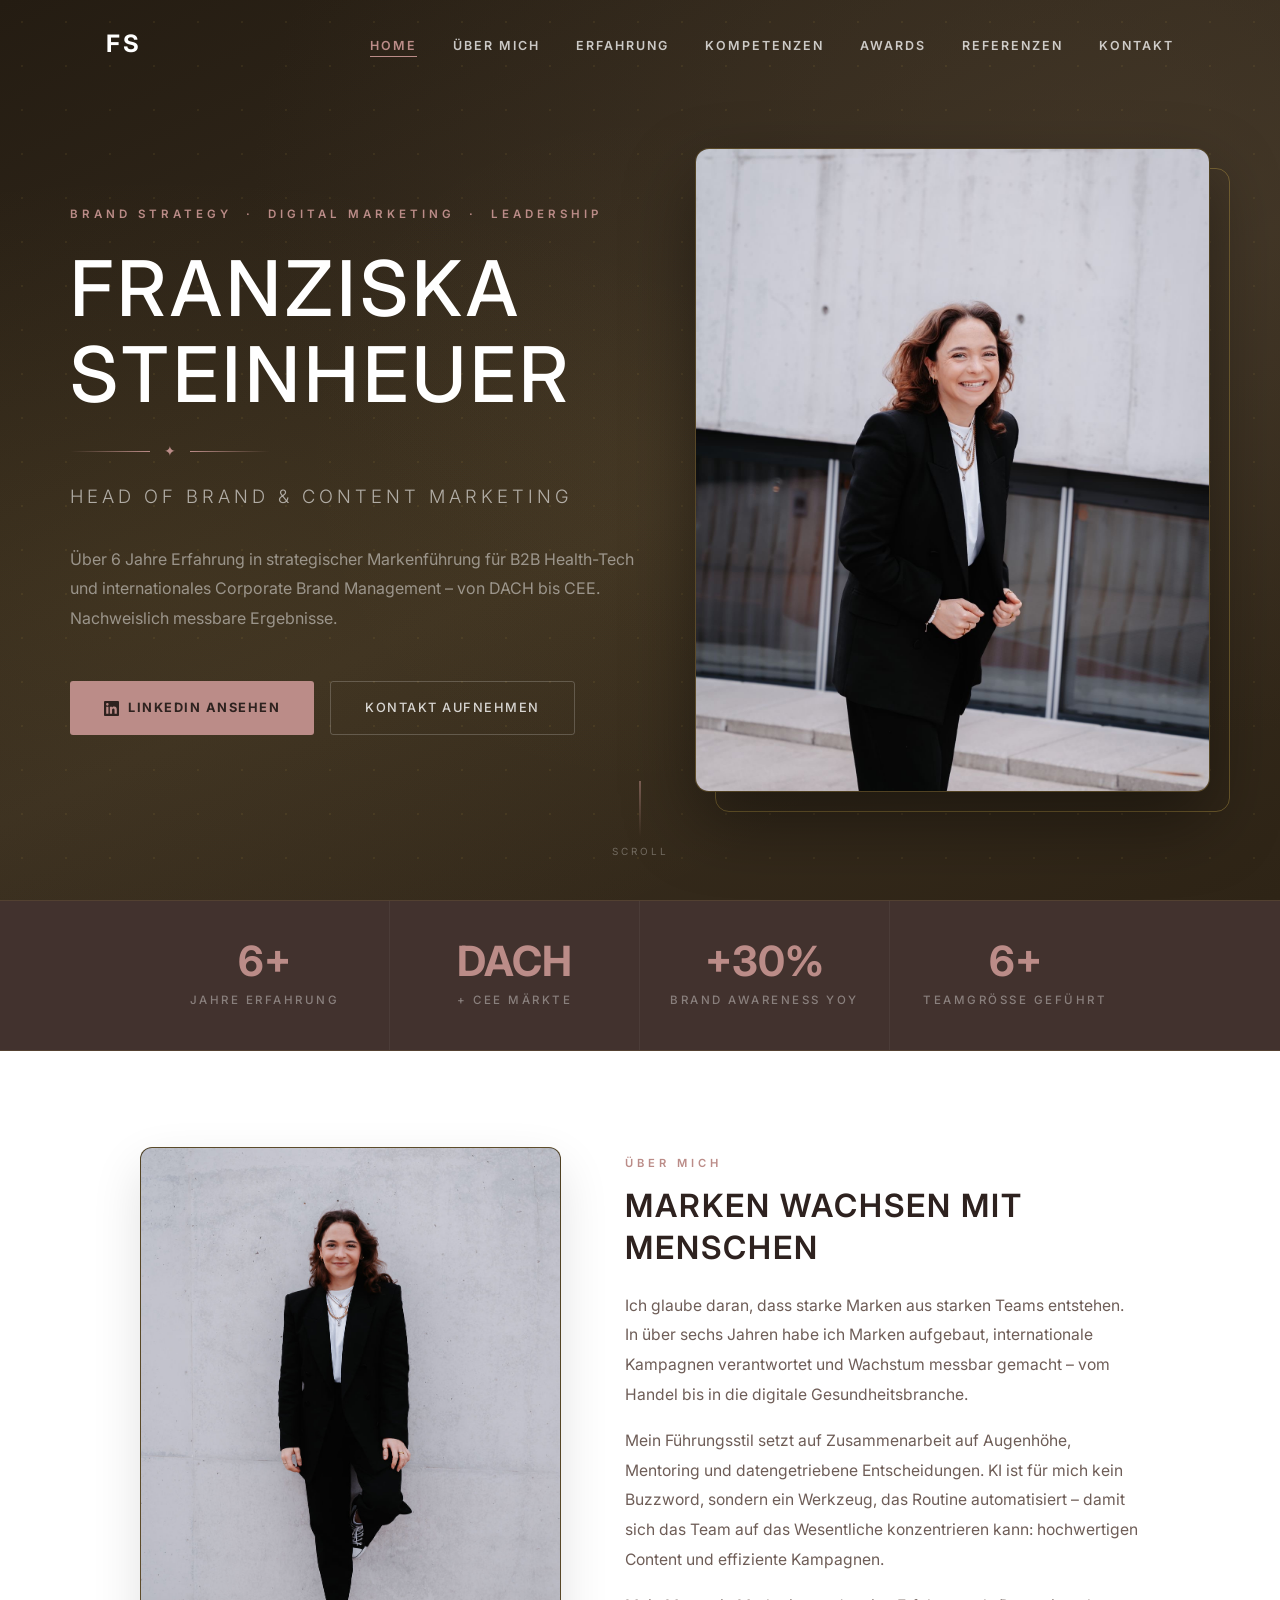
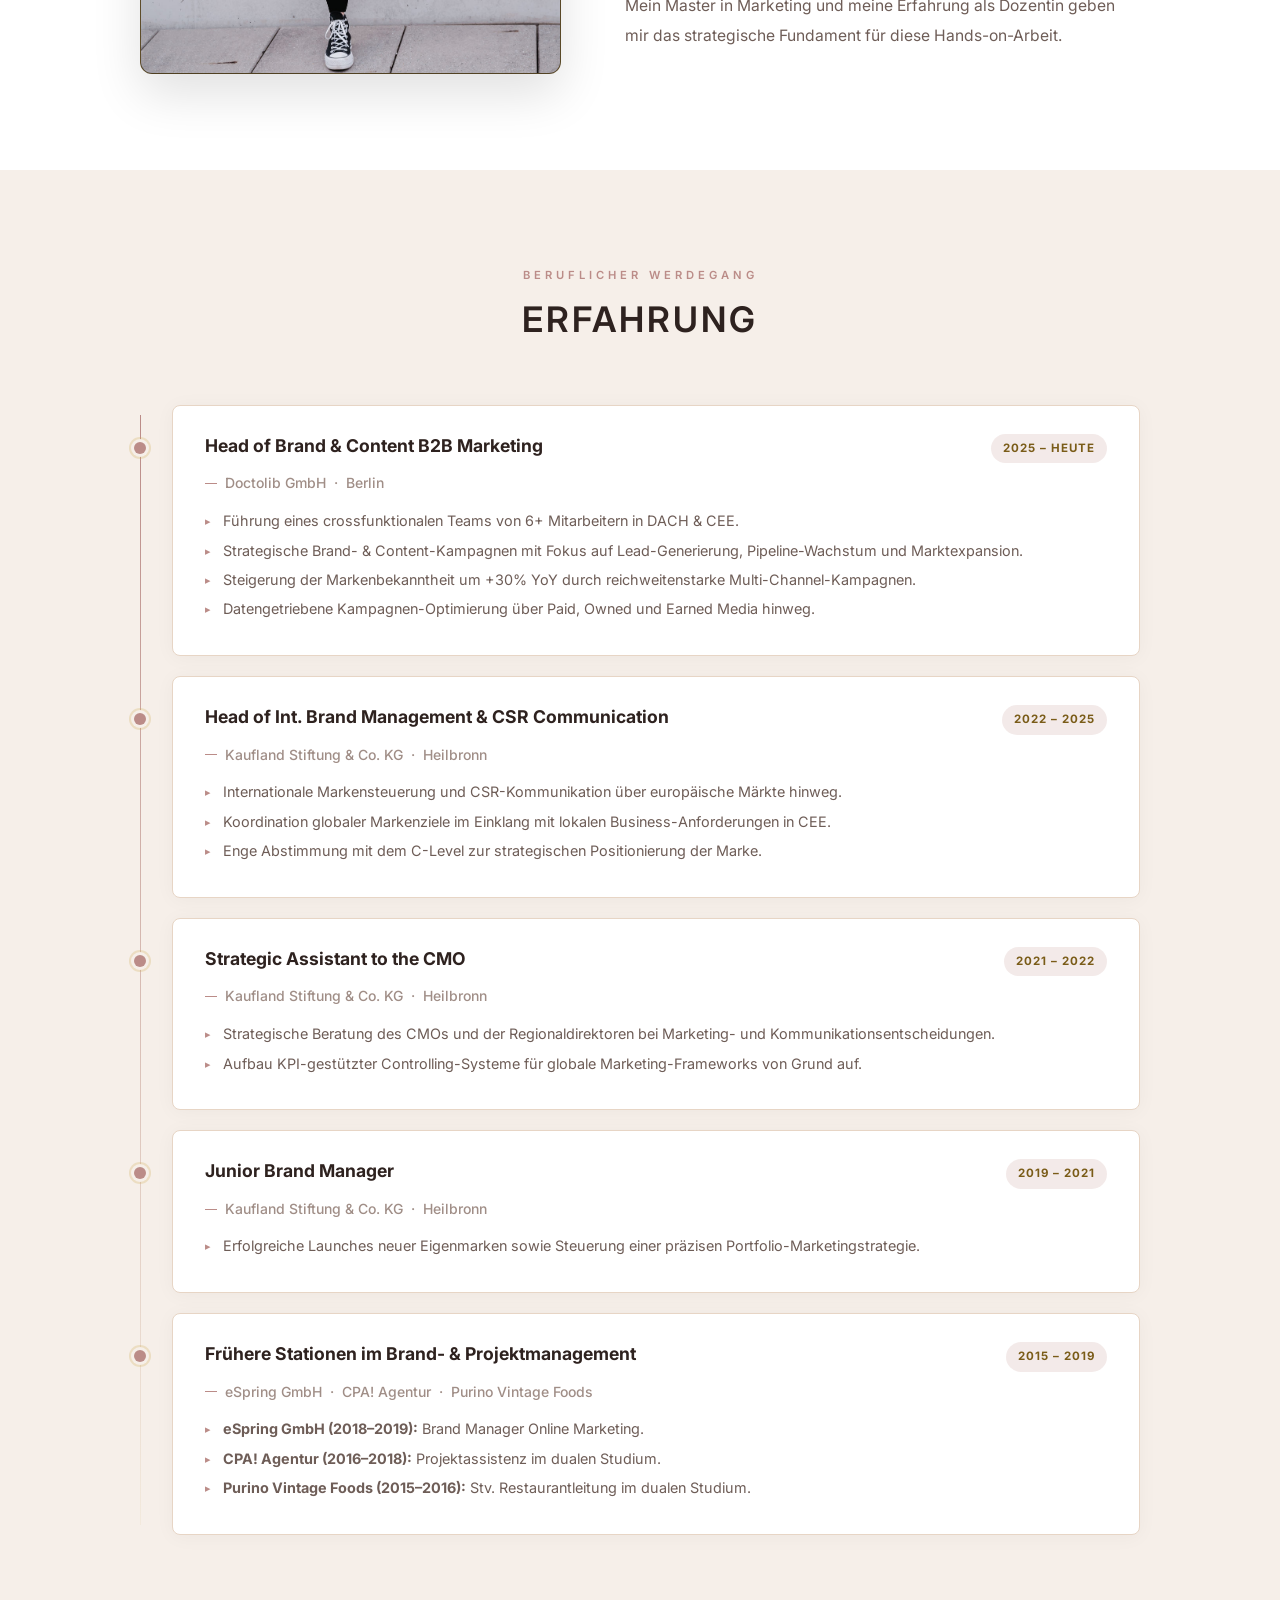
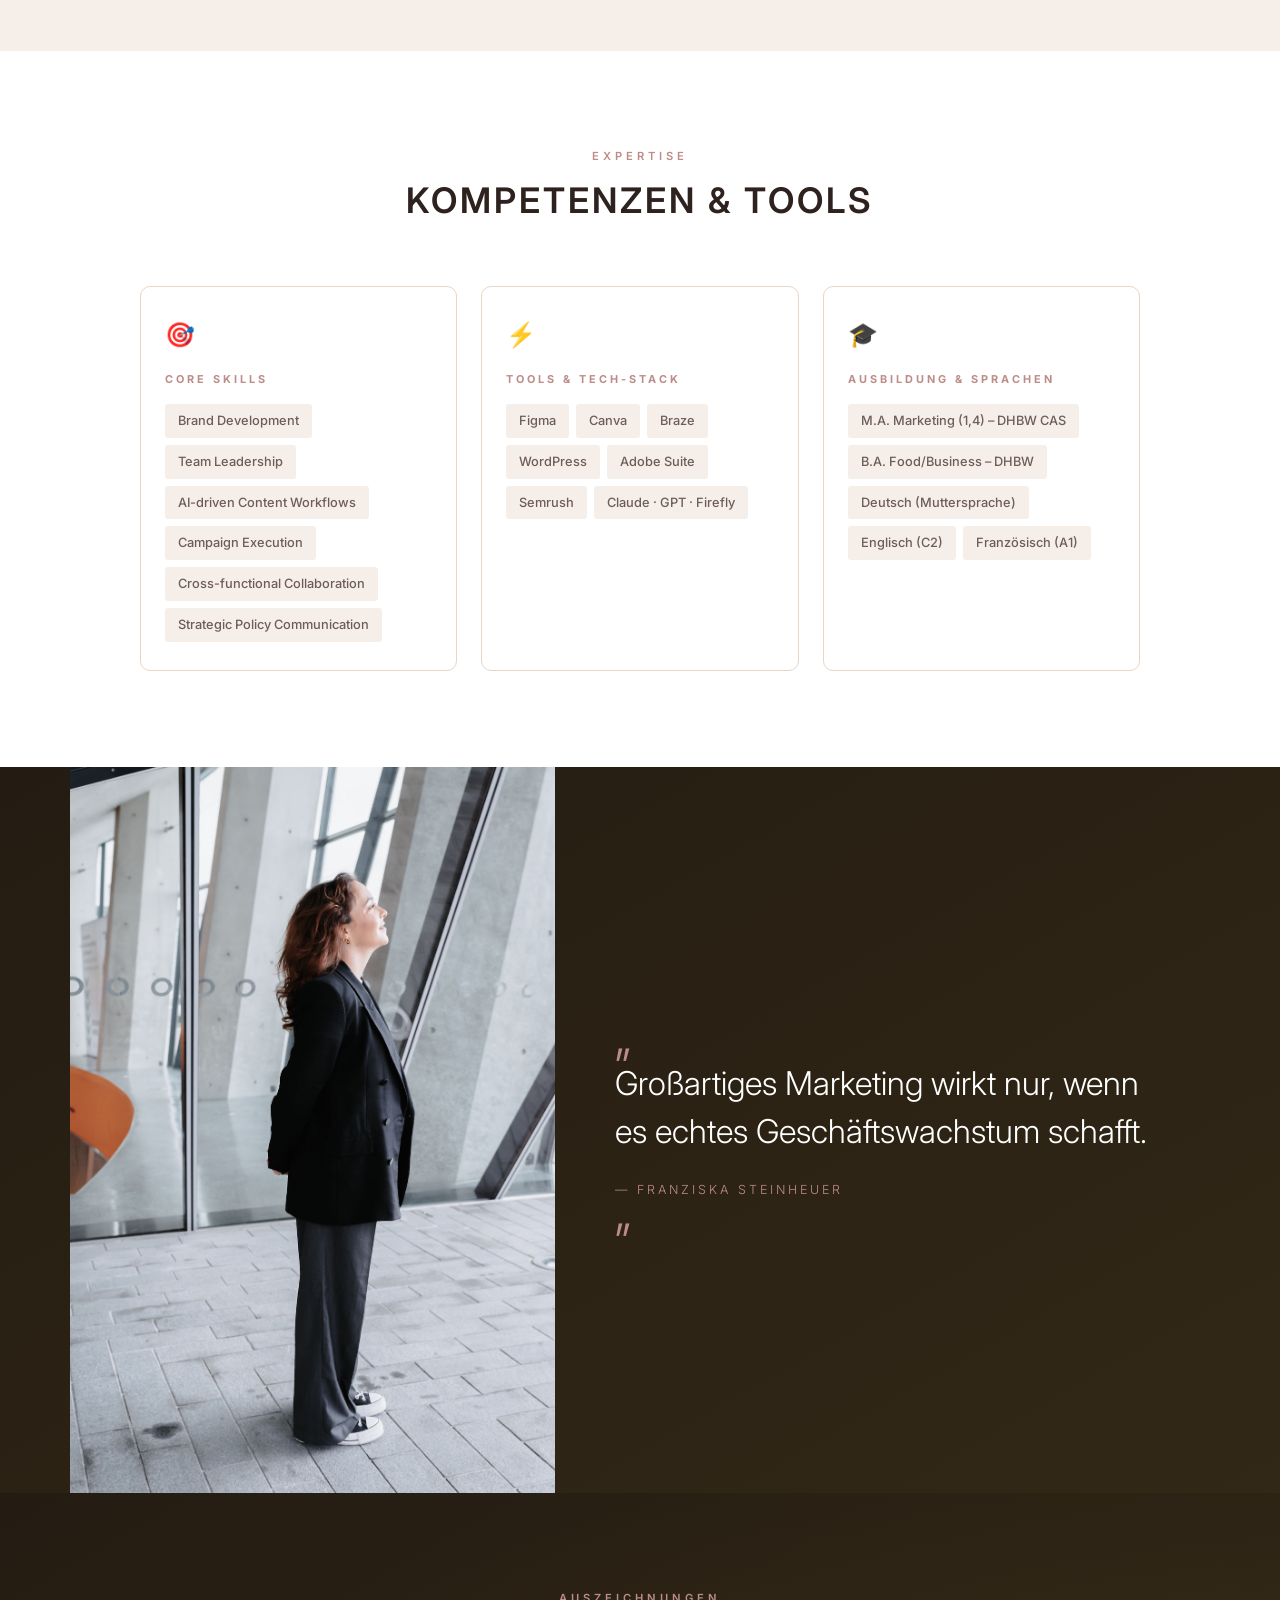
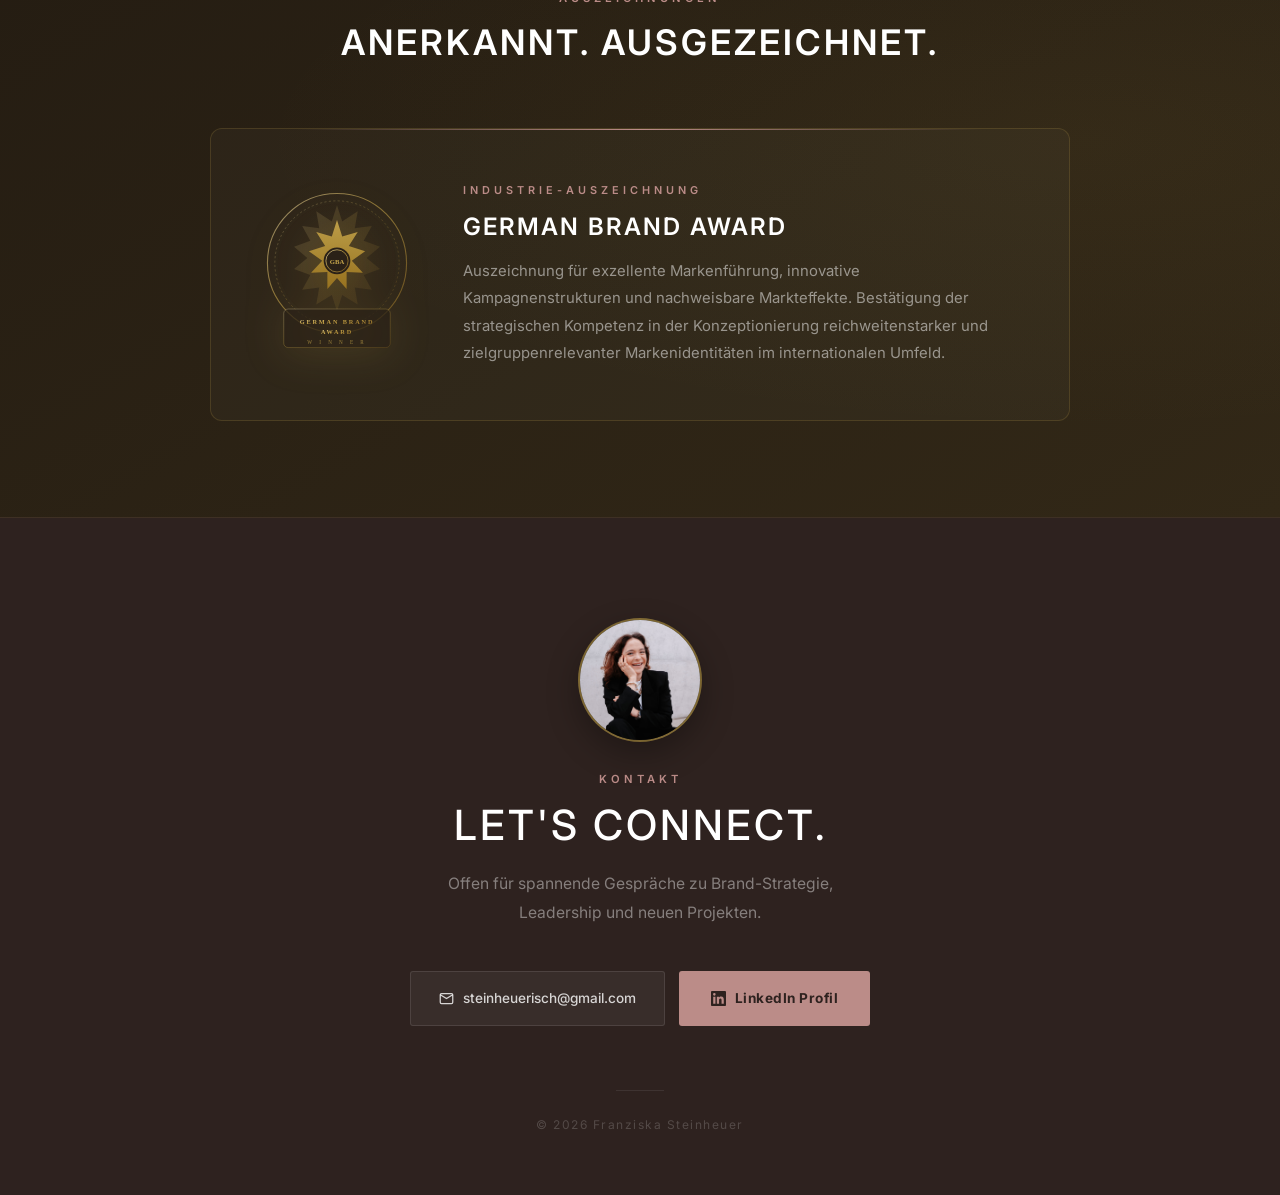
==== index.html @ c6fcdcf6 "Footer" ====
<!DOCTYPE html>
<html lang="de">
<head>
    <meta charset="UTF-8">
    <meta name="viewport" content="width=device-width, initial-scale=1.0">
    <title>Franziska Steinheuer | Head of Brand &amp; Content</title>
    <link rel="preconnect" href="https://fonts.googleapis.com">
    <link rel="preconnect" href="https://fonts.gstatic.com" crossorigin>
    <link href="https://fonts.googleapis.com/css2?family=Inter:wght@200;300;400;500;600;700&display=swap" rel="stylesheet">
    <style>
        /* ================================================
           DESIGN TOKENS
        ================================================ */
        /* Sanfte Boho- & Rosenholz-Palette (Ersetzt Espresso/Gold) */

:root {
    /* DUNKLE SEKTIONEN: Tiefes, rauchiges Schokoladenbraun mit Rosenholz-Unterton */
    --navy:         #2E221F;   /* Tief dunkel (für dunkle Sektionen) */
    --navy-mid:     #42322E;   /* Mittleres Braun */
    --navy-light:   #57443E;   /* Helleres Ton-Braun */

    /* SEKUNDÄRFARBE (#BB8C88): Als eleganter Akzent (Ersetzt das alte Gold) */
    --gold:         #BB8C88;   /* Edles Staubrosa / Rosenholz */
    --gold-dim:     rgba(187, 140, 136, 0.18);
    --gold-glow:    rgba(187, 140, 136, 0.07);

    /* MAIN-FARBE (#DEC9B6) & HINTERGRÜNDE */
    --main-beige:   #DEC9B6;   /* Die exakte Main-Farbe deiner Freundin (Warmes Sand-Beige) */
    --gray-bg:      #F6EFE9;   /* Ein ganz helles, softes Cream (perfekt als Haupt-Hintergrund) */
    --gray-bg-flat: #DEC9B6;   /* Die Main-Farbe als Sektions-Hintergrund */
    --gray-border:  #E7D5C5;   /* Harmonischer, weicher Rahmen */

    /* TEXTFARBEN: Perfekt lesbar und farblich auf die Palette abgestimmt */
    --text:         #362C28;   /* Sehr dunkles Warmbraun für besten Kontrast */
    --text-mid:     #6E5D57;   /* Mittleres Graubraun */
    --text-muted:   #A08E87;   /* Dezenter Text / Platzhalter */
    
    /* Basis-Konstanten */
    --white:        #ffffff;
    --display:      'Inter', -apple-system, BlinkMacSystemFont, sans-serif;
    --body:         'Inter', -apple-system, BlinkMacSystemFont, sans-serif;
    --ease:         cubic-bezier(0.4, 0, 0.2, 1);
}

        /* ================================================
           RESET & BASE
        ================================================ */
        *, *::before, *::after { box-sizing: border-box; margin: 0; padding: 0; }
        html { scroll-behavior: smooth; }
        body {
            font-family: var(--body);
            color: var(--text);
            line-height: 1.7;
            background: var(--white);
            -webkit-font-smoothing: antialiased;
        }

        /* ================================================
           SCROLL REVEAL
        ================================================ */
        .reveal {
            opacity: 0;
            transform: translateY(28px);
            transition: opacity 0.7s var(--ease), transform 0.7s var(--ease);
        }
        .reveal.visible         { opacity: 1; transform: none; }
        .reveal-delay-1         { transition-delay: 0.12s; }
        .reveal-delay-2         { transition-delay: 0.24s; }
        .reveal-delay-3         { transition-delay: 0.36s; }
        .reveal-delay-4         { transition-delay: 0.48s; }

        /* ================================================
           NAVIGATION
        ================================================ */
        header {
            position: fixed;
            top: 0; left: 0;
            width: 100%;
            z-index: 1000;
            transition: background 0.4s, box-shadow 0.4s;
        }
        header.scrolled {
            background: rgba(255,255,255,0.96);
            backdrop-filter: blur(16px);
            -webkit-backdrop-filter: blur(16px);
            box-shadow: 0 1px 0 var(--gray-border);
        }

        nav {
            display: flex;
            justify-content: space-between;
            align-items: center;
            max-width: 1140px;
            margin: 0 auto;
            padding: 24px 36px;
            transition: padding 0.4s var(--ease);
        }
        header.scrolled nav { padding-top: 16px; padding-bottom: 16px; }

        .logo {
            font-family: var(--display);
            font-size: 1.5rem;
            font-weight: 700;
            color: var(--white);
            letter-spacing: 3px;
            transition: color 0.4s;
            text-decoration: none;
        }
        header.scrolled .logo { color: var(--navy); }

        .nav-links {
            display: flex;
            list-style: none;
            gap: 36px;
            align-items: center;
        }
        .nav-links a {
            text-decoration: none;
            font-size: 0.78rem;
            font-weight: 600;
            letter-spacing: 2px;
            text-transform: uppercase;
            color: rgba(255,255,255,0.75);
            transition: color 0.3s;
            position: relative;
        }
        .nav-links a::after {
            content: '';
            position: absolute;
            bottom: -4px; left: 0;
            width: 0; height: 1px;
            background: var(--gold);
            transition: width 0.3s var(--ease);
        }
        .nav-links a:hover,
        .nav-links a.active          { color: var(--gold); }
        .nav-links a:hover::after,
        .nav-links a.active::after   { width: 100%; }
        header.scrolled .nav-links a { color: var(--text-mid); }
        header.scrolled .nav-links a:hover,
        header.scrolled .nav-links a.active { color: var(--gold); }

        /* Hamburger */
        .hamburger {
            display: none;
            flex-direction: column;
            gap: 5px;
            cursor: pointer;
            background: none;
            border: none;
            padding: 4px;
        }
        .hamburger span {
            display: block;
            width: 24px; height: 2px;
            background: var(--white);
            border-radius: 2px;
            transition: transform 0.3s var(--ease), opacity 0.3s, background 0.4s;
        }
        header.scrolled .hamburger span { background: var(--navy); }
        .hamburger.open span:nth-child(1) { transform: translateY(7px) rotate(45deg); }
        .hamburger.open span:nth-child(2) { opacity: 0; }
        .hamburger.open span:nth-child(3) { transform: translateY(-7px) rotate(-45deg); }

        /* Mobile fullscreen menu */
        .mobile-menu {
            display: none;
            position: fixed;
            inset: 0;
            background: var(--navy);
            z-index: 999;
            flex-direction: column;
            justify-content: center;
            align-items: center;
            gap: 40px;
        }
        .mobile-menu.open { display: flex; }
        .mobile-menu a {
            font-family: var(--display);
            font-size: 2.2rem;
            font-weight: 700;
            color: var(--white);
            text-decoration: none;
            transition: color 0.3s;
            letter-spacing: 1px;
        }
        .mobile-menu a:hover { color: var(--gold); }

        /* ================================================
           HERO
        ================================================ */
        #home {
            min-height: 100vh;
            display: flex;
            flex-direction: column;
            justify-content: center;
            align-items: center;
            text-align: center;
            padding: 140px 32px 100px;
            position: relative;
            overflow: hidden;
            background:
                radial-gradient(ellipse at 12% 65%, rgba(201,168,76,0.07) 0%, transparent 50%),
                radial-gradient(ellipse at 88% 20%, rgba(77,64,48,0.5) 0%, transparent 55%),
                linear-gradient(155deg, #241c12 0%, #3a2f20 55%, #2e2416 100%);
        }
        /* Dot-grid overlay */
        #home::before {
            content: '';
            position: absolute;
            inset: 0;
            background-image: radial-gradient(rgba(201,168,76,0.09) 1px, transparent 1px);
            background-size: 44px 44px;
            pointer-events: none;
        }
        /* Ambient glow */
        #home::after {
            content: '';
            position: absolute;
            width: 700px; height: 700px;
            border-radius: 50%;
            background: radial-gradient(circle, rgba(201,168,76,0.035) 0%, transparent 70%);
            top: 50%; left: 50%;
            transform: translate(-50%, -50%);
            pointer-events: none;
        }

        .hero-eyebrow {
            font-size: 0.72rem;
            font-weight: 600;
            letter-spacing: 4px;
            text-transform: uppercase;
            color: var(--gold);
            margin-bottom: 22px;
            position: relative; z-index: 1;
            animation: fadeUp 0.9s var(--ease) 0.1s both;
        }
        #home h1 {
            font-family: var(--display);
            font-size: clamp(2.4rem, 6vw, 5rem);
            font-weight: 500;
            text-transform: uppercase;
            color: var(--white);
            line-height: 1.12;
            margin-bottom: 0;
            letter-spacing: 4px;
            position: relative; z-index: 1;
            animation: fadeUp 0.9s var(--ease) 0.25s both;
        }

        /* Gold divider with diamond */
        .hero-divider {
            display: flex;
            align-items: center;
            gap: 14px;
            justify-content: center;
            margin: 22px auto 18px;
            position: relative; z-index: 1;
            animation: fadeUp 0.9s var(--ease) 0.35s both;
        }
        .hero-divider::before,
        .hero-divider::after {
            content: '';
            width: 80px; height: 1px;
        }
        .hero-divider::before { background: linear-gradient(to right, transparent, var(--gold)); }
        .hero-divider::after  { background: linear-gradient(to left, transparent, var(--gold)); }
        .hero-divider span { color: var(--gold); font-size: 0.85rem; }

        .hero-subtitle {
            font-size: clamp(0.9rem, 2vw, 1.15rem);
            font-weight: 300;
            letter-spacing: 4px;
            text-transform: uppercase;
            color: rgba(255,255,255,0.6);
            margin-bottom: 32px;
            position: relative; z-index: 1;
            animation: fadeUp 0.9s var(--ease) 0.4s both;
        }
        .hero-description {
            font-size: 1rem;
            line-height: 1.85;
            max-width: 580px;
            color: rgba(255,255,255,0.48);
            margin-bottom: 48px;
            position: relative; z-index: 1;
            animation: fadeUp 0.9s var(--ease) 0.5s both;
        }

        /* CTA Buttons */
        .hero-ctas {
            display: flex;
            gap: 16px;
            flex-wrap: wrap;
            justify-content: center;
            position: relative; z-index: 1;
            animation: fadeUp 0.9s var(--ease) 0.6s both;
        }
        .btn-gold {
            display: inline-flex;
            align-items: center;
            gap: 9px;
            background: var(--gold);
            color: var(--navy);
            text-decoration: none;
            padding: 15px 34px;
            border-radius: 3px;
            font-weight: 700;
            font-size: 0.8rem;
            letter-spacing: 1.5px;
            text-transform: uppercase;
            transition: transform 0.3s var(--ease), box-shadow 0.3s;
        }
        .btn-gold:hover {
            transform: translateY(-3px);
            box-shadow: 0 16px 40px rgba(201,168,76,0.35);
        }
        .btn-ghost {
            display: inline-flex;
            align-items: center;
            gap: 9px;
            background: transparent;
            color: rgba(255,255,255,0.8);
            text-decoration: none;
            padding: 15px 34px;
            border-radius: 3px;
            border: 1px solid rgba(255,255,255,0.2);
            font-weight: 500;
            font-size: 0.8rem;
            letter-spacing: 1.5px;
            text-transform: uppercase;
            transition: border-color 0.3s, color 0.3s, transform 0.3s var(--ease);
        }
        .btn-ghost:hover {
            border-color: var(--gold);
            color: var(--gold);
            transform: translateY(-3px);
        }

        /* Scroll indicator */
        .scroll-cue {
            position: absolute;
            bottom: 40px; left: 50%;
            transform: translateX(-50%);
            display: flex;
            flex-direction: column;
            align-items: center;
            gap: 6px;
            z-index: 1;
            animation: fadeDown 1.2s var(--ease) 1s both;
        }
        .scroll-cue-line {
            width: 1px; height: 56px;
            background: linear-gradient(to bottom, var(--gold), transparent);
            animation: scrollLine 2.4s ease-in-out infinite;
        }
        .scroll-cue-label {
            font-size: 0.62rem;
            letter-spacing: 3px;
            text-transform: uppercase;
            color: rgba(255,255,255,0.3);
        }
        @keyframes scrollLine {
            0%, 100% { transform: scaleY(1); transform-origin: top; opacity: 0.7; }
            50%       { transform: scaleY(0.4); transform-origin: bottom; opacity: 0.3; }
        }

        /* ================================================
           HERO ANIMATIONS
        ================================================ */
        @keyframes fadeUp   { from { opacity:0; transform: translateY(24px); } to { opacity:1; transform:none; } }
        @keyframes fadeDown { from { opacity:0; transform: translateX(-50%) translateY(-12px); } to { opacity:1; transform: translateX(-50%) translateY(0); } }

        /* ================================================
           STATS STRIP
        ================================================ */
        .stats-strip {
            background: var(--navy-mid);
            border-top: 1px solid rgba(201,168,76,0.12);
            border-bottom: 1px solid rgba(201,168,76,0.12);
        }
        .stats-grid {
            display: grid;
            grid-template-columns: repeat(4, 1fr);
            max-width: 1000px;
            margin: 0 auto;
        }
        .stat-item {
            padding: 40px 20px;
            text-align: center;
            border-right: 1px solid rgba(255,255,255,0.05);
            transition: background 0.3s;
        }
        .stat-item:last-child { border-right: none; }
        .stat-item:hover { background: rgba(201,168,76,0.04); }
        .stat-number {
            font-family: var(--display);
            font-size: 2.6rem;
            font-weight: 700;
            color: var(--gold);
            line-height: 1;
            margin-bottom: 8px;
        }
        .stat-label {
            font-size: 0.72rem;
            letter-spacing: 2.5px;
            text-transform: uppercase;
            color: rgba(255,255,255,0.38);
            font-weight: 500;
        }

        /* ================================================
           SHARED LAYOUT
        ================================================ */
        .section-wrap { padding: 96px 36px; }
        .section-inner { max-width: 1000px; margin: 0 auto; }

        .section-eyebrow {
            display: block;
            text-align: center;
            font-size: 0.7rem;
            font-weight: 600;
            letter-spacing: 4px;
            text-transform: uppercase;
            color: var(--gold);
            margin-bottom: 12px;
        }
        .section-title {
            font-family: var(--display);
            font-size: clamp(1.6rem, 3.4vw, 2.2rem);
            color: var(--navy);
            font-weight: 600;
            text-transform: uppercase;
            letter-spacing: 3px;
            text-align: center;
            margin-bottom: 64px;
            line-height: 1.25;
        }
        .section-title-light { color: var(--white); }

        /* ================================================
           TIMELINE
        ================================================ */
        .timeline {
            position: relative;
            padding-left: 32px;
        }
        .timeline::before {
            content: '';
            position: absolute;
            left: 0; top: 10px; bottom: 10px;
            width: 1px;
            background: linear-gradient(to bottom, var(--gold) 0%, rgba(201,168,76,0.08) 100%);
        }
        .timeline-item {
            position: relative;
            padding: 28px 32px;
            background: var(--white);
            border-radius: 8px;
            margin-bottom: 20px;
            box-shadow: 0 2px 20px rgba(0,0,0,0.04);
            border: 1px solid var(--gray-border);
            transition: box-shadow 0.3s var(--ease), transform 0.3s var(--ease), border-color 0.3s;
        }
        /* Gold dot on the timeline line */
        .timeline-item::before {
            content: '';
            position: absolute;
            left: -39px; top: 36px;
            width: 12px; height: 12px;
            border-radius: 50%;
            background: var(--gold);
            box-shadow: 0 0 0 3px var(--gray-bg), 0 0 0 5px rgba(201,168,76,0.25);
        }
        .timeline-item:hover {
            transform: translateX(4px);
            box-shadow: 0 12px 48px rgba(0,0,0,0.07);
            border-color: rgba(201,168,76,0.4);
        }
        .timeline-meta {
            display: flex;
            justify-content: space-between;
            align-items: flex-start;
            flex-wrap: wrap;
            gap: 10px;
            margin-bottom: 8px;
        }
        .timeline-title {
            font-size: 1.1rem;
            color: var(--navy);
            font-weight: 700;
            line-height: 1.35;
            flex: 1;
        }
        .timeline-badge {
            display: inline-block;
            background: var(--gold-dim);
            color: #7a5c18;
            font-size: 0.72rem;
            font-weight: 700;
            letter-spacing: 1px;
            text-transform: uppercase;
            padding: 5px 12px;
            border-radius: 20px;
            white-space: nowrap;
            flex-shrink: 0;
        }
        .timeline-company {
            font-size: 0.875rem;
            color: var(--text-muted);
            font-weight: 500;
            margin-bottom: 14px;
            padding-left: 20px;
            position: relative;
        }
        .timeline-company::before {
            content: '';
            position: absolute;
            left: 0; top: 50%;
            width: 12px; height: 1px;
            background: var(--gold);
        }
        .timeline-content ul { list-style: none; }
        .timeline-content li {
            position: relative;
            padding-left: 18px;
            margin-bottom: 5px;
            font-size: 0.9rem;
            color: var(--text-mid);
        }
        .timeline-content li::before {
            content: '▸';
            position: absolute;
            left: 0;
            color: var(--gold);
            font-size: 0.7rem;
            top: 3px;
        }

        /* ================================================
           SKILLS
        ================================================ */
        .skills-grid {
            display: grid;
            grid-template-columns: repeat(3, 1fr);
            gap: 24px;
        }
        .skill-card {
            background: var(--white);
            border: 1px solid var(--gray-border);
            border-radius: 10px;
            padding: 28px 24px;
            transition: box-shadow 0.3s var(--ease), transform 0.3s var(--ease), border-color 0.3s;
        }
        .skill-card:hover {
            transform: translateY(-4px);
            box-shadow: 0 20px 52px rgba(0,0,0,0.07);
            border-color: rgba(201,168,76,0.4);
        }
        .skill-icon { font-size: 1.5rem; margin-bottom: 14px; display: block; }
        .skill-card h3 {
            font-size: 0.68rem;
            font-weight: 700;
            letter-spacing: 3px;
            text-transform: uppercase;
            color: var(--gold);
            margin-bottom: 16px;
        }
        .skill-tags { display: flex; flex-wrap: wrap; gap: 7px; }
        .tag {
            background: var(--gray-bg);
            color: var(--text-mid);
            padding: 5px 12px;
            border-radius: 3px;
            font-size: 0.8rem;
            font-weight: 500;
            border: 1px solid transparent;
            transition: background 0.2s, color 0.2s, border-color 0.2s;
            cursor: default;
        }
        .tag:hover {
            background: var(--gold-dim);
            color: var(--navy);
            border-color: rgba(201,168,76,0.35);
        }

        /* ================================================
           AWARDS (dark prestige section)
        ================================================ */
        .awards-section {
            background:
                radial-gradient(ellipse at 85% 40%, rgba(201,168,76,0.05) 0%, transparent 55%),
                linear-gradient(150deg, #241c12 0%, #322817 100%);
        }
        .award-card {
            display: grid;
            grid-template-columns: 148px 1fr;
            gap: 52px;
            align-items: center;
            background: rgba(255,255,255,0.025);
            border: 1px solid rgba(201,168,76,0.18);
            border-radius: 12px;
            padding: 52px;
            max-width: 860px;
            margin: 0 auto;
            position: relative;
            overflow: hidden;
            transition: border-color 0.4s, box-shadow 0.4s;
        }
        .award-card:hover {
            border-color: rgba(201,168,76,0.42);
            box-shadow: 0 0 80px rgba(201,168,76,0.07);
        }
        /* Shimmer line */
        .award-card::before {
            content: '';
            position: absolute;
            top: 0; left: 0; right: 0;
            height: 1px;
            background: linear-gradient(90deg, transparent 10%, var(--gold) 50%, transparent 90%);
        }
        .award-logo-wrap img {
            width: 100%;
            height: auto;
            filter: drop-shadow(0 6px 20px rgba(201,168,76,0.2));
        }
        .award-eyebrow {
            font-size: 0.68rem;
            letter-spacing: 4px;
            text-transform: uppercase;
            color: var(--gold);
            font-weight: 600;
            margin-bottom: 12px;
        }
        .award-info h3 {
            font-family: var(--display);
            font-size: 1.5rem;
            font-weight: 600;
            text-transform: uppercase;
            letter-spacing: 2px;
            color: var(--white);
            line-height: 1.25;
            margin-bottom: 16px;
        }
        .award-info p {
            font-size: 0.93rem;
            color: rgba(255,255,255,0.5);
            line-height: 1.85;
        }

        /* ================================================
           VIDEO
        ================================================ */
        .video-wrapper { max-width: 860px; margin: 0 auto; }
        .video-frame {
            position: relative;
            padding-bottom: 56.25%;
            height: 0;
            overflow: hidden;
            border-radius: 10px;
            box-shadow: 0 24px 72px rgba(0,0,0,0.1);
            border: 1px solid var(--gray-border);
        }
        .video-frame iframe {
            position: absolute;
            top: 0; left: 0;
            width: 100%; height: 100%;
            border: 0;
        }
        .video-caption {
            text-align: center;
            margin-top: 18px;
            font-size: 0.78rem;
            color: var(--text-muted);
            letter-spacing: 2px;
            text-transform: uppercase;
        }

        /* ================================================
           CONTACT / FOOTER
        ================================================ */
        .contact-section {
            background: var(--navy);
            padding: 100px 36px 60px;
            text-align: center;
            border-top: 1px solid rgba(201,168,76,0.1);
        }
        .contact-inner { max-width: 620px; margin: 0 auto; }
        .contact-section h2 {
            font-family: var(--display);
            font-size: clamp(1.8rem, 4vw, 2.6rem);
            color: var(--white);
            font-weight: 500;
            text-transform: uppercase;
            letter-spacing: 3px;
            margin-bottom: 18px;
            line-height: 1.2;
        }
        .contact-section .lead {
            font-size: 0.98rem;
            color: rgba(255,255,255,0.42);
            margin-bottom: 44px;
            line-height: 1.85;
        }
        .contact-links {
            display: flex;
            gap: 14px;
            justify-content: center;
            flex-wrap: wrap;
            margin-bottom: 64px;
        }
        .btn-email {
            display: inline-flex;
            align-items: center;
            gap: 9px;
            background: rgba(255,255,255,0.05);
            color: rgba(255,255,255,0.8);
            text-decoration: none;
            padding: 15px 28px;
            border-radius: 3px;
            font-weight: 500;
            font-size: 0.85rem;
            border: 1px solid rgba(255,255,255,0.1);
            transition: background 0.3s, border-color 0.3s, transform 0.3s var(--ease);
        }
        .btn-email:hover {
            background: rgba(255,255,255,0.09);
            border-color: rgba(255,255,255,0.22);
            transform: translateY(-2px);
        }
        .btn-linkedin {
            display: inline-flex;
            align-items: center;
            gap: 9px;
            background: var(--gold);
            color: var(--navy);
            text-decoration: none;
            padding: 15px 32px;
            border-radius: 3px;
            font-weight: 700;
            font-size: 0.85rem;
            letter-spacing: 0.5px;
            transition: background 0.3s, transform 0.3s var(--ease), box-shadow 0.3s;
        }
        .btn-linkedin:hover {
            background: #d8b85c;
            transform: translateY(-3px);
            box-shadow: 0 14px 36px rgba(201,168,76,0.35);
        }
        .footer-rule {
            width: 48px; height: 1px;
            background: rgba(255,255,255,0.08);
            margin: 0 auto 24px;
        }
        .footer-copy {
            font-size: 0.75rem;
            color: rgba(255,255,255,0.18);
            letter-spacing: 1.5px;
        }

        /* ================================================
           PHOTOS – shared placeholder (graceful fallback)
        ================================================ */
        .photo {
            position: relative;
            overflow: hidden;
            background: linear-gradient(155deg, #241c12 0%, #3a2f20 100%);
            border: 1px solid rgba(201,168,76,0.25);
        }
        .photo::after {
            content: attr(data-label);
            position: absolute;
            inset: 0;
            display: flex;
            align-items: center;
            justify-content: center;
            text-align: center;
            padding: 20px;
            color: rgba(255,255,255,0.32);
            font-size: 0.72rem;
            letter-spacing: 1px;
            line-height: 1.6;
        }
        .photo img {
            position: relative;
            z-index: 1;
            width: 100%;
            height: 100%;
            object-fit: cover;
            display: block;
        }
        .photo img.broken { display: none; }

        /* ── Hero two-column ── */
        #home { text-align: left; }
        .hero-inner {
            display: grid;
            grid-template-columns: 1.05fr 0.95fr;
            gap: 56px;
            align-items: center;
            max-width: 1140px;
            width: 100%;
            margin: 0 auto;
            position: relative;
            z-index: 1;
        }
        .hero-divider { justify-content: flex-start; margin: 22px 0 18px; }
        .hero-ctas    { justify-content: flex-start; }
        .hero-description { margin-left: 0; }
        .hero-portrait { position: relative; animation: fadeUp 0.9s var(--ease) 0.4s both; }
        .hero-portrait::before {
            content: '';
            position: absolute;
            inset: 20px -20px -20px 20px;
            border: 1px solid rgba(201,168,76,0.4);
            border-radius: 14px;
            z-index: 0;
        }
        .photo-hero {
            position: relative;
            z-index: 1;
            aspect-ratio: 4 / 5;
            border-radius: 14px;
            box-shadow: 0 30px 70px rgba(0,0,0,0.4);
        }

        /* ── Über mich ── */
        #about { background: var(--white); }
        .about-grid {
            display: grid;
            grid-template-columns: 0.9fr 1.1fr;
            gap: 64px;
            align-items: center;
        }
        .about-photos { position: relative; }
        .photo-about-main { aspect-ratio: 4 / 5; border-radius: 12px; box-shadow: 0 20px 50px rgba(0,0,0,0.12); }
        .photo-about-sub {
            position: absolute;
            width: 48%;
            aspect-ratio: 3 / 4;
            right: -22px;
            bottom: -34px;
            border-radius: 10px;
            border: 4px solid var(--white);
            box-shadow: 0 18px 46px rgba(0,0,0,0.18);
        }
        .eyebrow-left { text-align: left; }
        .about-title {
            font-family: var(--display);
            font-size: clamp(1.5rem, 3vw, 2rem);
            font-weight: 600;
            text-transform: uppercase;
            letter-spacing: 2px;
            color: var(--navy);
            line-height: 1.3;
            margin-bottom: 22px;
        }
        .about-text p {
            font-size: 0.98rem;
            line-height: 1.9;
            color: var(--text-mid);
            margin-bottom: 16px;
        }

        /* ── Statement band ── */
        .statement-band { background: linear-gradient(150deg, #241c12 0%, #322817 100%); }
        .statement-inner {
            max-width: 1140px;
            margin: 0 auto;
            display: grid;
            grid-template-columns: 0.85fr 1.15fr;
            align-items: stretch;
        }
        .photo-statement { min-height: 480px; border: none; }
        .statement-quote {
            align-self: center;
            padding: 72px 60px;
            color: var(--white);
            font-family: var(--display);
            font-weight: 300;
            font-size: clamp(1.4rem, 2.6vw, 2.05rem);
            line-height: 1.45;
            position: relative;
        }
        .quote-mark { color: var(--gold); font-size: 3.4rem; line-height: 0.4; display: block; margin-bottom: 14px; }
        .statement-quote cite {
            display: block;
            margin-top: 26px;
            font-size: 0.78rem;
            font-style: normal;
            letter-spacing: 3px;
            text-transform: uppercase;
            color: var(--gold);
        }

        /* ── Contact avatar ── */
        .contact-avatar {
            width: 124px;
            height: 124px;
            border-radius: 50%;
            margin: 0 auto 28px;
            border: 2px solid rgba(201,168,76,0.5);
            box-shadow: 0 12px 32px rgba(0,0,0,0.3);
        }
        .contact-avatar::after { font-size: 0.58rem; padding: 10px; }

        /* ================================================
           RESPONSIVE
        ================================================ */
        @media (max-width: 900px) {
            .stats-grid    { grid-template-columns: repeat(2, 1fr); }
            .skills-grid   { grid-template-columns: repeat(2, 1fr); }
        }

        @media (max-width: 768px) {
            .nav-links     { display: none; }
            .hamburger     { display: flex; }
            nav            { padding: 18px 20px; }
            .section-wrap  { padding: 72px 20px; }
            #home          { padding: 120px 20px 80px; text-align: center; }
            .hero-inner    { grid-template-columns: 1fr; gap: 36px; }
            .hero-text     { order: 2; }
            .hero-portrait { order: 1; max-width: 280px; margin: 0 auto; }
            .hero-portrait::before { display: none; }
            .hero-divider  { justify-content: center; margin-left: auto; margin-right: auto; }
            .hero-ctas     { justify-content: center; }
            .hero-description { margin-left: auto; margin-right: auto; }
            .about-grid    { grid-template-columns: 1fr; gap: 56px; }
            .photo-about-sub { display: none; }
            .statement-inner { grid-template-columns: 1fr; }
            .photo-statement { min-height: 320px; }
            .statement-quote { padding: 48px 24px; }
            .stats-grid    { grid-template-columns: repeat(2, 1fr); }
            .timeline      { padding-left: 20px; }
            .timeline-item { padding: 22px 18px; }
            .timeline-item::before { left: -27px; }
            .award-card {
                grid-template-columns: 1fr;
                text-align: center;
                padding: 36px 24px;
                gap: 28px;
            }
            .award-logo-wrap { margin: 0 auto; width: 90px; }
            .skills-grid { grid-template-columns: 1fr; }
            .contact-links { flex-direction: column; align-items: center; }
        }

        @media (max-width: 480px) {
            #home h1 { font-size: 2rem; letter-spacing: 2px; }
            .hero-ctas { flex-direction: column; align-items: stretch; }
            .btn-gold, .btn-ghost { justify-content: center; }
            .stats-grid { grid-template-columns: 1fr 1fr; }
        }
    </style>
</head>
<body>

    <!-- MOBILE OVERLAY MENU -->
    <div class="mobile-menu" id="mobileMenu">
        <a href="#home"       onclick="closeMobile()">Home</a>
        <a href="#about"      onclick="closeMobile()">Über mich</a>
        <a href="#experience" onclick="closeMobile()">Erfahrung</a>
        <a href="#skills"     onclick="closeMobile()">Kompetenzen</a>
        <a href="#awards"     onclick="closeMobile()">Awards</a>
        <a href="referenzen.html" onclick="closeMobile()">Referenzen</a>
        <a href="#contact"    onclick="closeMobile()">Kontakt</a>
    </div>

    <!-- NAVIGATION -->
    <header id="mainHeader">
        <nav>
            <a href="#home" class="logo">FS</a>
            <ul class="nav-links" id="navLinks">
                <li><a href="#home">Home</a></li>
                <li><a href="#about">Über mich</a></li>
                <li><a href="#experience">Erfahrung</a></li>
                <li><a href="#skills">Kompetenzen</a></li>
                <li><a href="#awards">Awards</a></li>
                <li><a href="referenzen.html">Referenzen</a></li>
                <li><a href="#contact">Kontakt</a></li>
            </ul>
            <button class="hamburger" id="hamburger" aria-label="Menü öffnen">
                <span></span><span></span><span></span>
            </button>
        </nav>
    </header>

    <!-- ════════════════════════════════════════
         HERO
    ════════════════════════════════════════ -->
    <section id="home">
        <div class="hero-inner">
            <div class="hero-text">
                <div class="hero-eyebrow">Brand Strategy &nbsp;·&nbsp; Digital Marketing &nbsp;·&nbsp; Leadership</div>
                <h1>Franziska Steinheuer</h1>
                <div class="hero-divider"><span>✦</span></div>
                <div class="hero-subtitle">Head of Brand &amp; Content Marketing</div>
                <p class="hero-description">
                    Über 6 Jahre Erfahrung in strategischer Markenführung für B2B Health-Tech und internationales
                    Corporate Brand Management – von DACH bis CEE. Nachweislich messbare Ergebnisse.
                </p>
                <div class="hero-ctas">
                    <a href="https://www.linkedin.com/in/franziska-steinheuer/" target="_blank" rel="noopener" class="btn-gold">
                        <!-- LinkedIn icon inline -->
                        <svg width="15" height="15" viewBox="0 0 24 24" fill="currentColor" aria-hidden="true"><path d="M20.447 20.452h-3.554v-5.569c0-1.328-.027-3.037-1.852-3.037-1.853 0-2.136 1.445-2.136 2.939v5.667H9.351V9h3.414v1.561h.046c.477-.9 1.637-1.85 3.37-1.85 3.601 0 4.267 2.37 4.267 5.455v6.286zM5.337 7.433a2.062 2.062 0 01-2.063-2.065 2.064 2.064 0 112.063 2.065zm1.782 13.019H3.555V9h3.564v11.452zM22.225 0H1.771C.792 0 0 .774 0 1.729v20.542C0 23.227.792 24 1.771 24h20.451C23.2 24 24 23.227 24 22.271V1.729C24 .774 23.2 0 22.222 0h.003z"/></svg>
                        LinkedIn ansehen
                    </a>
                    <a href="#contact" class="btn-ghost">Kontakt aufnehmen</a>
                </div>
            </div>
            <div class="hero-portrait">
                <div class="photo photo-hero" data-label="Bild hier ablegen: assets/franzi-hero.jpg">
                    <img src="assets/franzi-hero.jpg" alt="Franziska Steinheuer – Head of Brand &amp; Content" onerror="this.classList.add('broken')">
                </div>
            </div>
        </div>
        <div class="scroll-cue" aria-hidden="true">
            <div class="scroll-cue-line"></div>
            <span class="scroll-cue-label">Scroll</span>
        </div>
    </section>

    <!-- ════════════════════════════════════════
         STATS STRIP
    ════════════════════════════════════════ -->
    <div class="stats-strip">
        <div class="stats-grid">
            <div class="stat-item reveal">
                <div class="stat-number">6+</div>
                <div class="stat-label">Jahre Erfahrung</div>
            </div>
            <div class="stat-item reveal reveal-delay-1">
                <div class="stat-number">DACH</div>
                <div class="stat-label">+ CEE Märkte</div>
            </div>
            <div class="stat-item reveal reveal-delay-2">
                <div class="stat-number">+30%</div>
                <div class="stat-label">Brand Awareness YoY</div>
            </div>
            <div class="stat-item reveal reveal-delay-3">
                <div class="stat-number">6+</div>
                <div class="stat-label">Teamgröße geführt</div>
            </div>
        </div>
    </div>

    <!-- ════════════════════════════════════════
         ÜBER MICH
    ════════════════════════════════════════ -->
    <div id="about">
        <div class="section-wrap">
            <div class="section-inner about-grid">
                <div class="about-photos reveal">
                    <div class="photo photo-about-main" data-label="Bild hier ablegen: assets/franzi-about-1.jpg">
                        <img src="assets/franzi-about-1.jpg" alt="Franziska Steinheuer – Porträt" onerror="this.classList.add('broken')">
                    </div>
                   
                </div>
                <div class="about-text reveal reveal-delay-1">
                    <span class="section-eyebrow eyebrow-left">Über mich</span>
                    <h2 class="about-title">Marken wachsen mit Menschen</h2>
                    <p>Ich glaube daran, dass starke Marken aus starken Teams entstehen. In über sechs Jahren habe ich Marken aufgebaut, internationale Kampagnen verantwortet und Wachstum messbar gemacht – vom Handel bis in die digitale Gesundheitsbranche.</p>
                    <p>Mein Führungsstil setzt auf Zusammenarbeit auf Augenhöhe, Mentoring und datengetriebene Entscheidungen. KI ist für mich kein Buzzword, sondern ein Werkzeug, das Routine automatisiert – damit sich das Team auf das Wesentliche konzentrieren kann: hochwertigen Content und effiziente Kampagnen.</p>
                    <p>Mein Master in Marketing und meine Erfahrung als Dozentin geben mir das strategische Fundament für diese Hands-on-Arbeit.</p>
                </div>
            </div>
        </div>
    </div>

    <!-- ════════════════════════════════════════
         ERFAHRUNG
    ════════════════════════════════════════ -->
    <div id="experience" style="background: var(--gray-bg);">
        <div class="section-wrap">
            <div class="section-inner">
                <span class="section-eyebrow">Beruflicher Werdegang</span>
                <h2 class="section-title">Erfahrung</h2>
                <div class="timeline">

                    <div class="timeline-item reveal">
                        <div class="timeline-meta">
                            <h3 class="timeline-title">Head of Brand &amp; Content B2B Marketing</h3>
                            <span class="timeline-badge">2025 – Heute</span>
                        </div>
                        <div class="timeline-company">Doctolib GmbH &nbsp;·&nbsp; Berlin</div>
                        <div class="timeline-content"><ul>
                            <li>Führung eines crossfunktionalen Teams von 6+ Mitarbeitern in DACH &amp; CEE.</li>
                            <li>Strategische Brand- &amp; Content-Kampagnen mit Fokus auf Lead-Generierung, Pipeline-Wachstum und Marktexpansion.</li>
                            <li>Steigerung der Markenbekanntheit um +30% YoY durch reichweitenstarke Multi-Channel-Kampagnen.</li>
                            <li>Datengetriebene Kampagnen-Optimierung über Paid, Owned und Earned Media hinweg.</li>
                        </ul></div>
                    </div>

                    <div class="timeline-item reveal">
                        <div class="timeline-meta">
                            <h3 class="timeline-title">Head of Int. Brand Management &amp; CSR Communication</h3>
                            <span class="timeline-badge">2022 – 2025</span>
                        </div>
                        <div class="timeline-company">Kaufland Stiftung &amp; Co. KG &nbsp;·&nbsp; Heilbronn</div>
                        <div class="timeline-content"><ul>
                            <li>Internationale Markensteuerung und CSR-Kommunikation über europäische Märkte hinweg.</li>
                            <li>Koordination globaler Markenziele im Einklang mit lokalen Business-Anforderungen in CEE.</li>
                            <li>Enge Abstimmung mit dem C-Level zur strategischen Positionierung der Marke.</li>
                        </ul></div>
                    </div>

                    <div class="timeline-item reveal">
                        <div class="timeline-meta">
                            <h3 class="timeline-title">Strategic Assistant to the CMO</h3>
                            <span class="timeline-badge">2021 – 2022</span>
                        </div>
                        <div class="timeline-company">Kaufland Stiftung &amp; Co. KG &nbsp;·&nbsp; Heilbronn</div>
                        <div class="timeline-content"><ul>
                            <li>Strategische Beratung des CMOs und der Regionaldirektoren bei Marketing- und Kommunikationsentscheidungen.</li>
                            <li>Aufbau KPI-gestützter Controlling-Systeme für globale Marketing-Frameworks von Grund auf.</li>
                        </ul></div>
                    </div>

                    <!-- BUG FIX: Datum korrigiert von "1921 – 2021" auf "2019 – 2021" -->
                    <div class="timeline-item reveal">
                        <div class="timeline-meta">
                            <h3 class="timeline-title">Junior Brand Manager</h3>
                            <span class="timeline-badge">2019 – 2021</span>
                        </div>
                        <div class="timeline-company">Kaufland Stiftung &amp; Co. KG &nbsp;·&nbsp; Heilbronn</div>
                        <div class="timeline-content"><ul>
                            <li>Erfolgreiche Launches neuer Eigenmarken sowie Steuerung einer präzisen Portfolio-Marketingstrategie.</li>
                        </ul></div>
                    </div>

                    <div class="timeline-item reveal">
                        <div class="timeline-meta">
                            <h3 class="timeline-title">Frühere Stationen im Brand- &amp; Projektmanagement</h3>
                            <span class="timeline-badge">2015 – 2019</span>
                        </div>
                        <div class="timeline-company">eSpring GmbH &nbsp;·&nbsp; CPA! Agentur &nbsp;·&nbsp; Purino Vintage Foods</div>
                        <div class="timeline-content"><ul>
                            <li><strong>eSpring GmbH (2018–2019):</strong> Brand Manager Online Marketing.</li>
                            <li><strong>CPA! Agentur (2016–2018):</strong> Projektassistenz im dualen Studium.</li>
                            <li><strong>Purino Vintage Foods (2015–2016):</strong> Stv. Restaurantleitung im dualen Studium.</li>
                        </ul></div>
                    </div>

                </div>
            </div>
        </div>
    </div>

    <!-- ════════════════════════════════════════
         SKILLS
    ════════════════════════════════════════ -->
    <div id="skills">
        <div class="section-wrap">
            <div class="section-inner">
                <span class="section-eyebrow">Expertise</span>
                <h2 class="section-title">Kompetenzen &amp; Tools</h2>
                <div class="skills-grid">

                    <div class="skill-card reveal">
                        <span class="skill-icon">🎯</span>
                        <h3>Core Skills</h3>
                        <div class="skill-tags">
                            <span class="tag">Brand Development</span>
                            <span class="tag">Team Leadership</span>
                            <span class="tag">AI-driven Content Workflows</span>
                            <span class="tag">Campaign Execution</span>
                            <span class="tag">Cross-functional Collaboration</span>
                            <span class="tag">Strategic Policy Communication</span>
                        </div>
                    </div>

                    <div class="skill-card reveal reveal-delay-1">
                        <span class="skill-icon">⚡</span>
                        <h3>Tools &amp; Tech-Stack</h3>
                        <div class="skill-tags">
                            <span class="tag">Figma</span>
                            <span class="tag">Canva</span>
                            <span class="tag">Braze</span>
                            <span class="tag">WordPress</span>
                            <span class="tag">Adobe Suite</span>
                            <span class="tag">Semrush</span>
                            <span class="tag">Claude · GPT · Firefly</span>
                        </div>
                    </div>

                    <div class="skill-card reveal reveal-delay-2">
                        <span class="skill-icon">🎓</span>
                        <h3>Ausbildung &amp; Sprachen</h3>
                        <div class="skill-tags">
                            <span class="tag">M.A. Marketing (1,4) – DHBW CAS</span>
                            <span class="tag">B.A. Food/Business – DHBW</span>
                            <span class="tag">Deutsch (Muttersprache)</span>
                            <span class="tag">Englisch (C2)</span>
                            <span class="tag">Französisch (A1)</span>
                        </div>
                    </div>

                </div>
            </div>
        </div>
    </div>

    <!-- ════════════════════════════════════════
         STATEMENT BAND
    ════════════════════════════════════════ -->
    <div class="statement-band">
        <div class="statement-inner">
            <div class="photo photo-statement reveal" data-label="Bild hier ablegen: assets/franzi-statement.jpg">
                <img src="assets/franzi-statement.jpg" alt="Franziska Steinheuer" onerror="this.classList.add('broken')">
            </div>
            <blockquote class="statement-quote reveal reveal-delay-1">
                <span class="quote-mark">„</span>
                Großartiges Marketing wirkt nur, wenn es echtes Geschäftswachstum schafft.
                <cite>— Franziska Steinheuer</cite>
                <span class="quote-mark">„</span>
            </blockquote>
        </div>
    </div>

    <!-- ════════════════════════════════════════
         AWARDS (dark prestige section)
    ════════════════════════════════════════ -->
    <div id="awards" class="awards-section">
        <div class="section-wrap">
            <div class="section-inner">
                <span class="section-eyebrow">Auszeichnungen</span>
                <h2 class="section-title section-title-light">Anerkannt. Ausgezeichnet.</h2>

                <!-- BUG FIX: Lokale SVG-Datei statt externem Hotlink -->
                <div class="award-card reveal">
                    <div class="award-logo-wrap">
                        <img src="assets/award-logo.svg" alt="German Brand Award – Winner Logo (Platzhalter)">
                    </div>
                    <div class="award-info">
                        <div class="award-eyebrow">Industrie-Auszeichnung</div>
                        <h3>German Brand Award</h3>
                        <p>Auszeichnung für exzellente Markenführung, innovative Kampagnenstrukturen und nachweisbare Markteffekte. Bestätigung der strategischen Kompetenz in der Konzeptionierung reichweitenstarker und zielgruppenrelevanter Markenidentitäten im internationalen Umfeld.</p>
                    </div>
                </div>

            </div>
        </div>
    </div>

    <!-- ════════════════════════════════════════
         CONTACT / FOOTER
         PRIVACY FIX: Telefonnummer entfernt – nur E-Mail + LinkedIn öffentlich
    ════════════════════════════════════════ -->
    <footer id="contact" class="contact-section">
        <div class="contact-inner">
            <div class="contact-avatar photo reveal" data-label="assets/franzi-contact.jpg">
                <img src="assets/franzi-contact.jpg" alt="Franziska Steinheuer" onerror="this.classList.add('broken')">
            </div>
            <span class="section-eyebrow">Kontakt</span>
            <h2>Let's connect.</h2>
            <p class="lead">
                Offen für spannende Gespräche zu Brand-Strategie,<br>
                Leadership und neuen Projekten.
            </p>
            <div class="contact-links">
                <a href="mailto:steinheuerisch@gmail.com" class="btn-email">
                    <svg width="15" height="15" viewBox="0 0 24 24" fill="none" stroke="currentColor" stroke-width="2" aria-hidden="true"><path d="M4 4h16c1.1 0 2 .9 2 2v12c0 1.1-.9 2-2 2H4c-1.1 0-2-.9-2-2V6c0-1.1.9-2 2-2z"/><polyline points="22,6 12,12 2,6"/></svg>
                    steinheuerisch@gmail.com
                </a>
                <a href="https://www.linkedin.com/in/franziska-steinheuer/" target="_blank" rel="noopener" class="btn-linkedin">
                    <svg width="15" height="15" viewBox="0 0 24 24" fill="currentColor" aria-hidden="true"><path d="M20.447 20.452h-3.554v-5.569c0-1.328-.027-3.037-1.852-3.037-1.853 0-2.136 1.445-2.136 2.939v5.667H9.351V9h3.414v1.561h.046c.477-.9 1.637-1.85 3.37-1.85 3.601 0 4.267 2.37 4.267 5.455v6.286zM5.337 7.433a2.062 2.062 0 01-2.063-2.065 2.064 2.064 0 112.063 2.065zm1.782 13.019H3.555V9h3.564v11.452zM22.225 0H1.771C.792 0 0 .774 0 1.729v20.542C0 23.227.792 24 1.771 24h20.451C23.2 24 24 23.227 24 22.271V1.729C24 .774 23.2 0 22.222 0h.003z"/></svg>
                    LinkedIn Profil
                </a>
            </div>
            <div class="footer-rule"></div>
            <p class="footer-copy">&copy; 2026 Franziska Steinheuer</p>
        </div>
    </footer>

    <script>
        // ── Header: glass effect + active nav on scroll
        const header   = document.getElementById('mainHeader');
        const allLinks = document.querySelectorAll('.nav-links a');
        const sections = document.querySelectorAll('[id]');

        window.addEventListener('scroll', () => {
            header.classList.toggle('scrolled', window.scrollY > 60);

            let current = '';
            sections.forEach(sec => {
                if (window.scrollY >= sec.offsetTop - 130) current = sec.id;
            });
            allLinks.forEach(a => {
                a.classList.toggle('active', a.getAttribute('href') === '#' + current);
            });
        }, { passive: true });

        // ── Hamburger / mobile menu
        const hamburger  = document.getElementById('hamburger');
        const mobileMenu = document.getElementById('mobileMenu');

        hamburger.addEventListener('click', () => {
            const isOpen = hamburger.classList.toggle('open');
            mobileMenu.classList.toggle('open', isOpen);
            document.body.style.overflow = isOpen ? 'hidden' : '';
        });

        function closeMobile() {
            hamburger.classList.remove('open');
            mobileMenu.classList.remove('open');
            document.body.style.overflow = '';
        }

        // ── Scroll reveal via IntersectionObserver
        const observer = new IntersectionObserver((entries) => {
            entries.forEach(entry => {
                if (entry.isIntersecting) {
                    entry.target.classList.add('visible');
                    observer.unobserve(entry.target);
                }
            });
        }, { threshold: 0.1 });

        document.querySelectorAll('.reveal').forEach(el => observer.observe(el));
    </script>
</body>
</html>
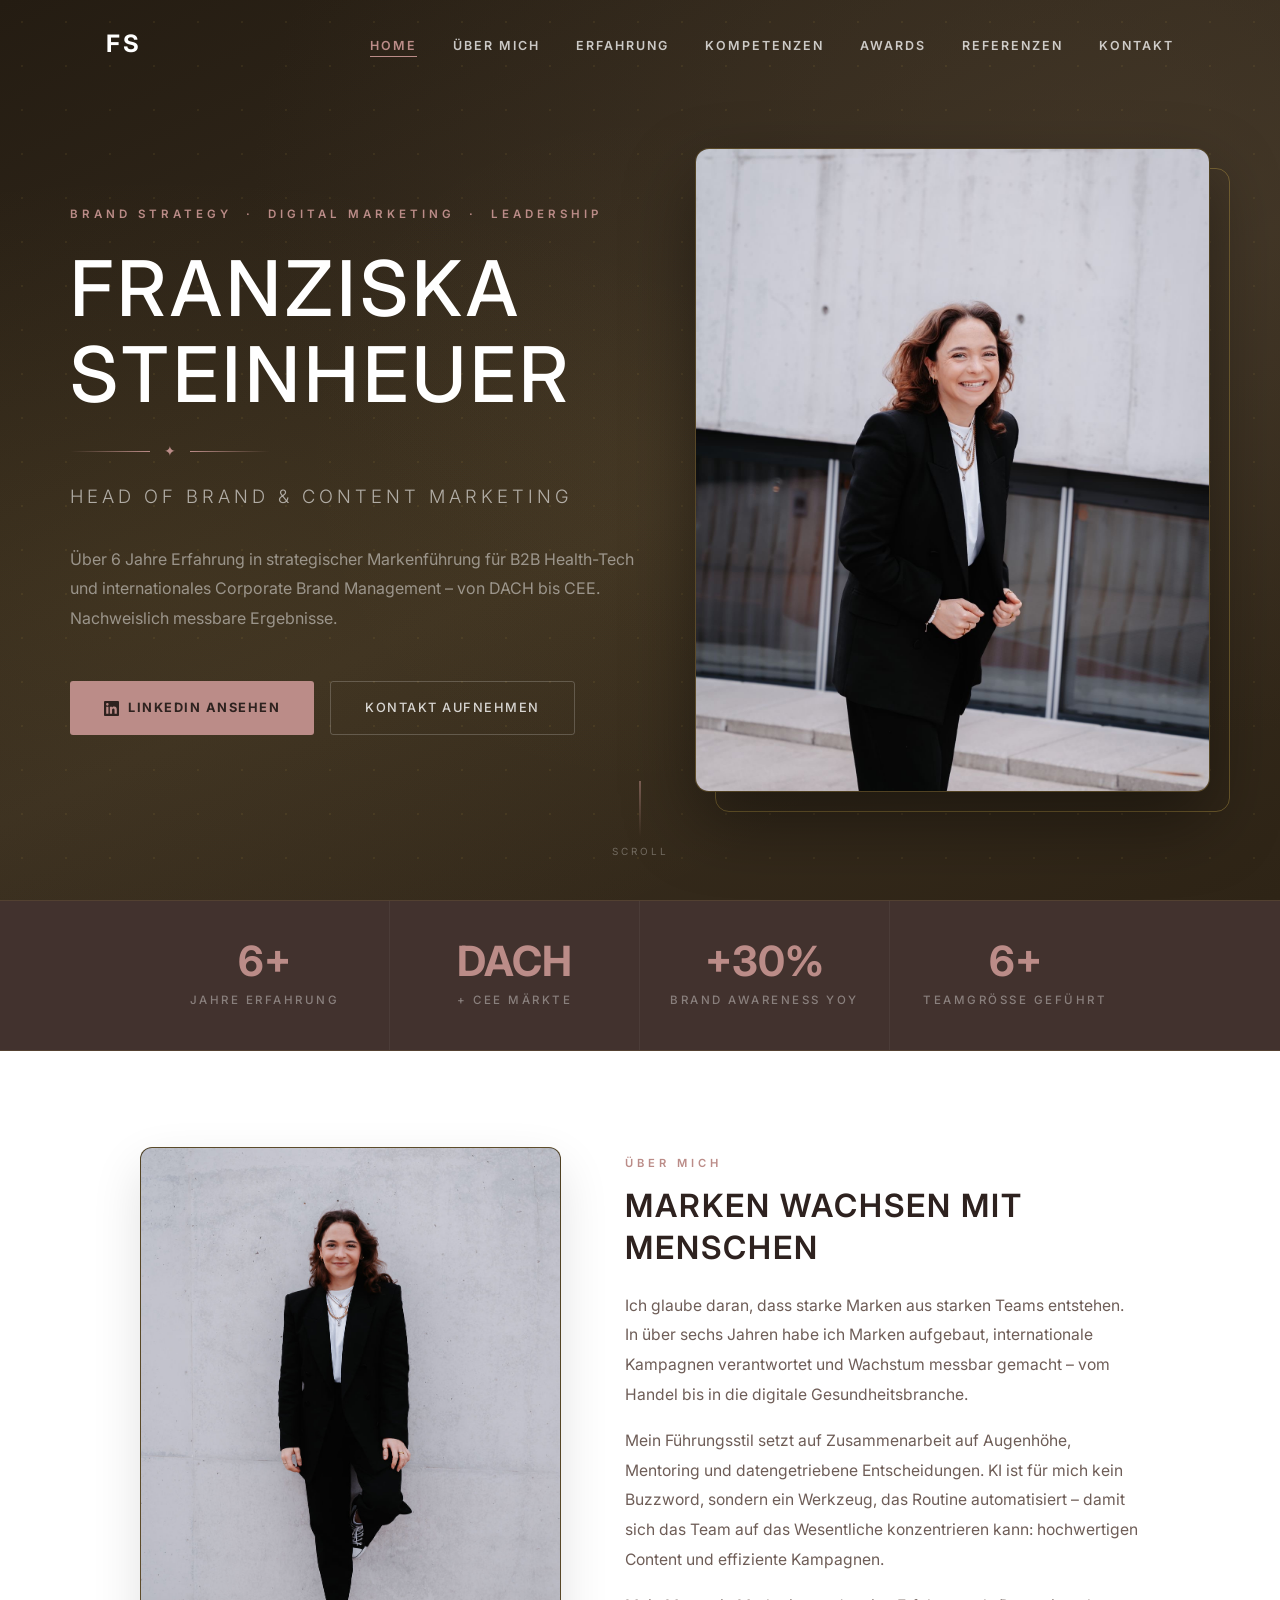
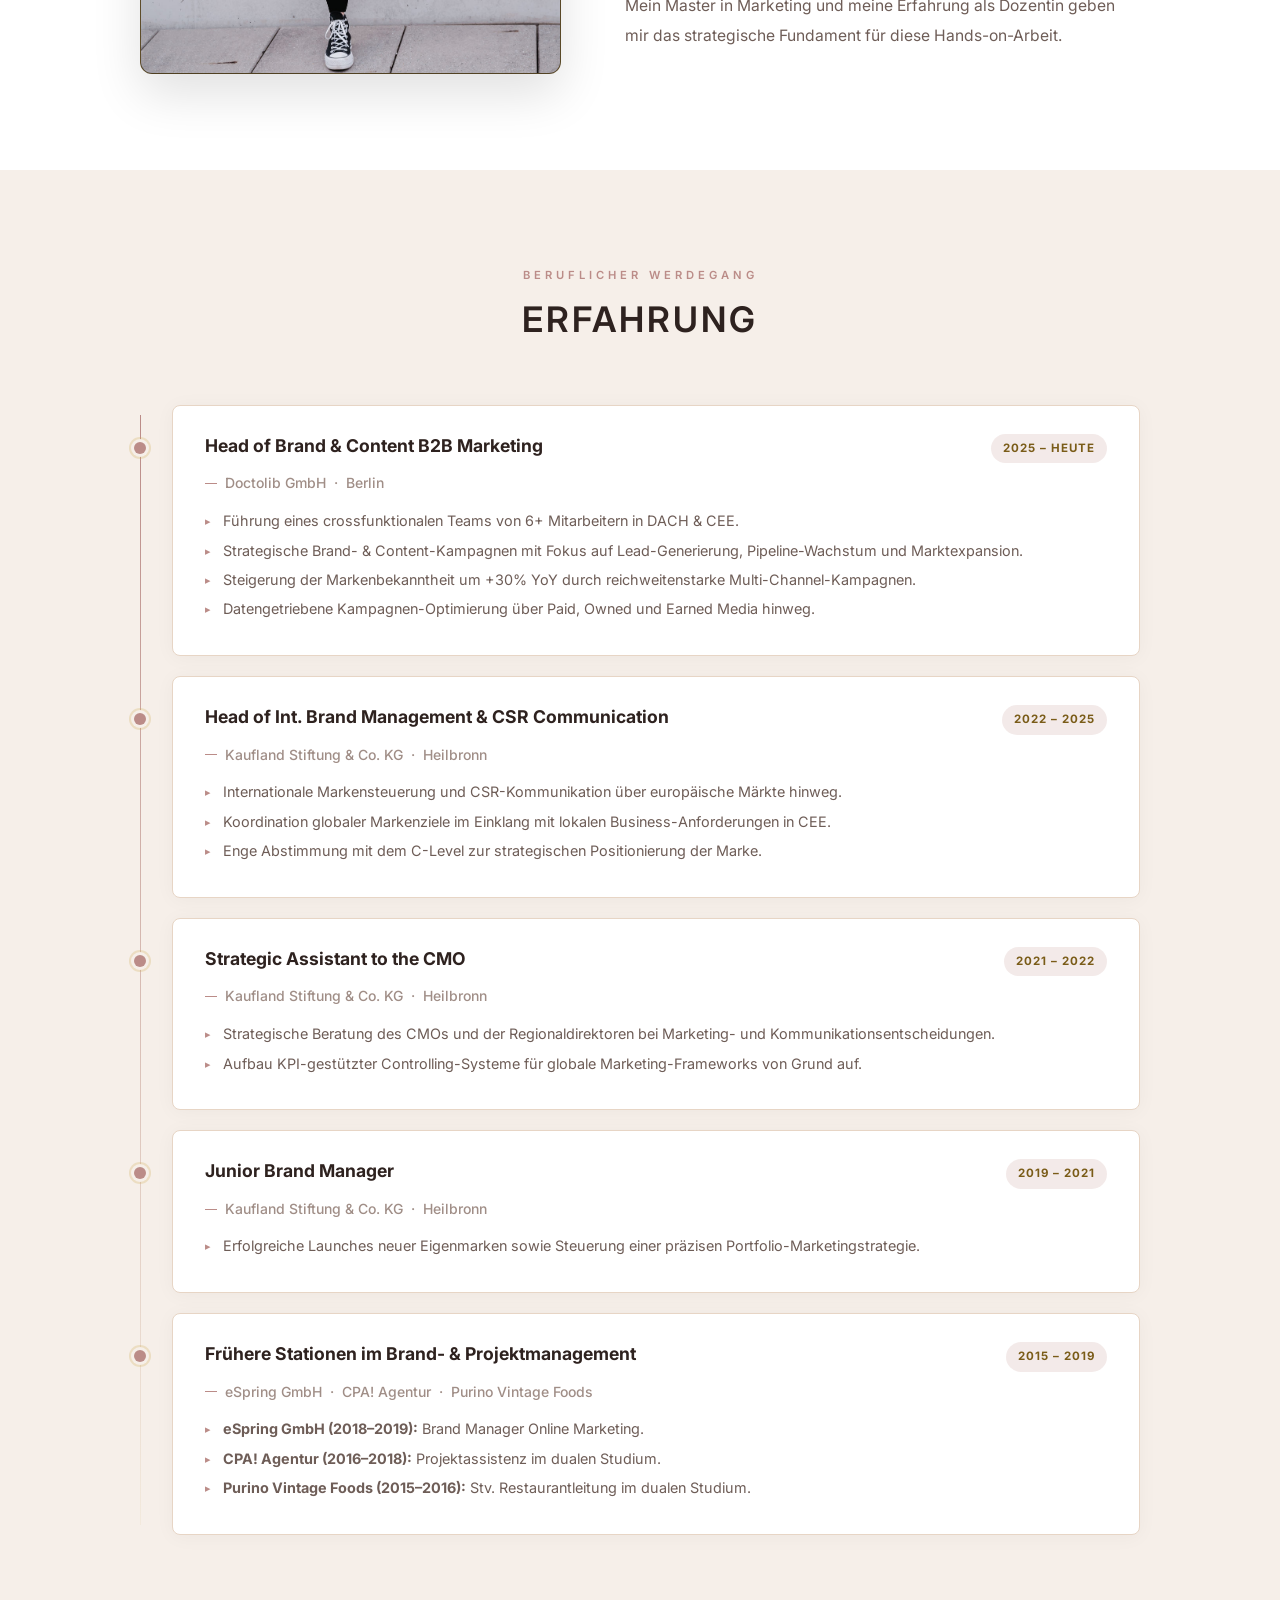
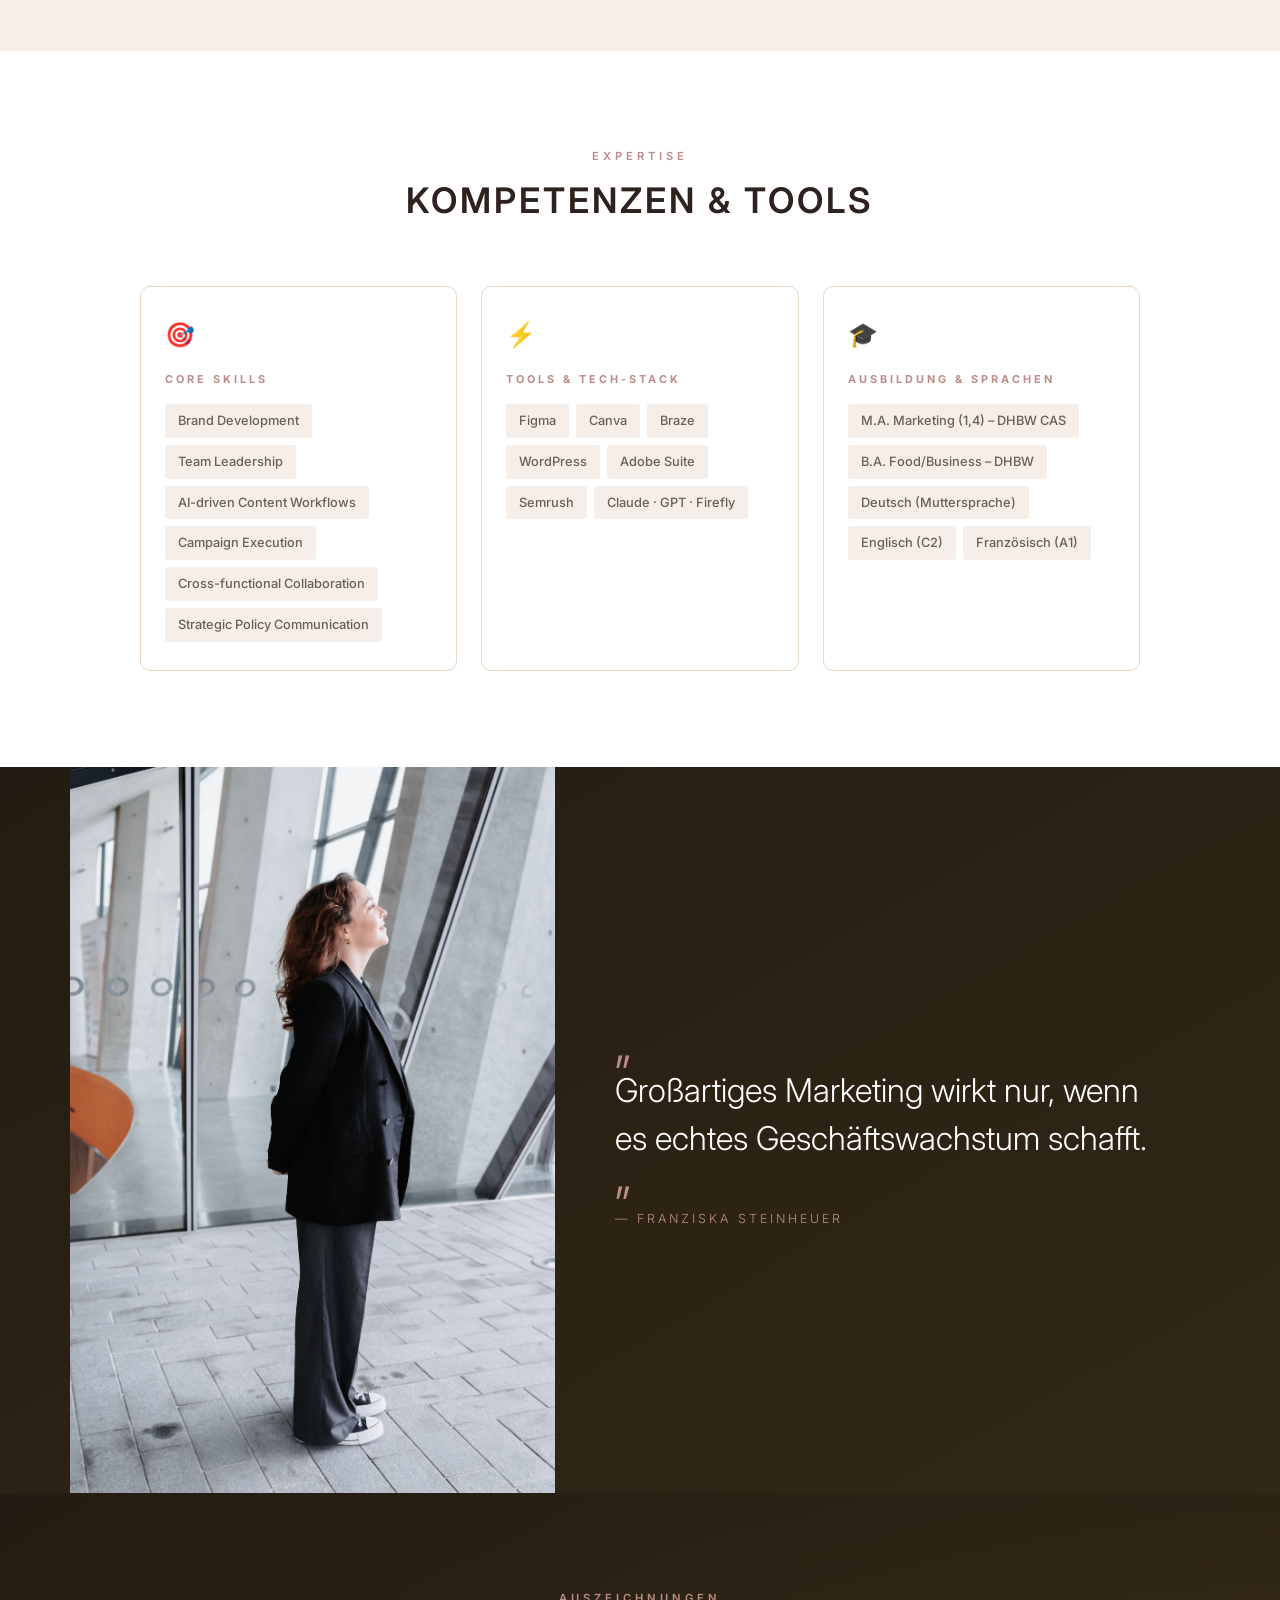
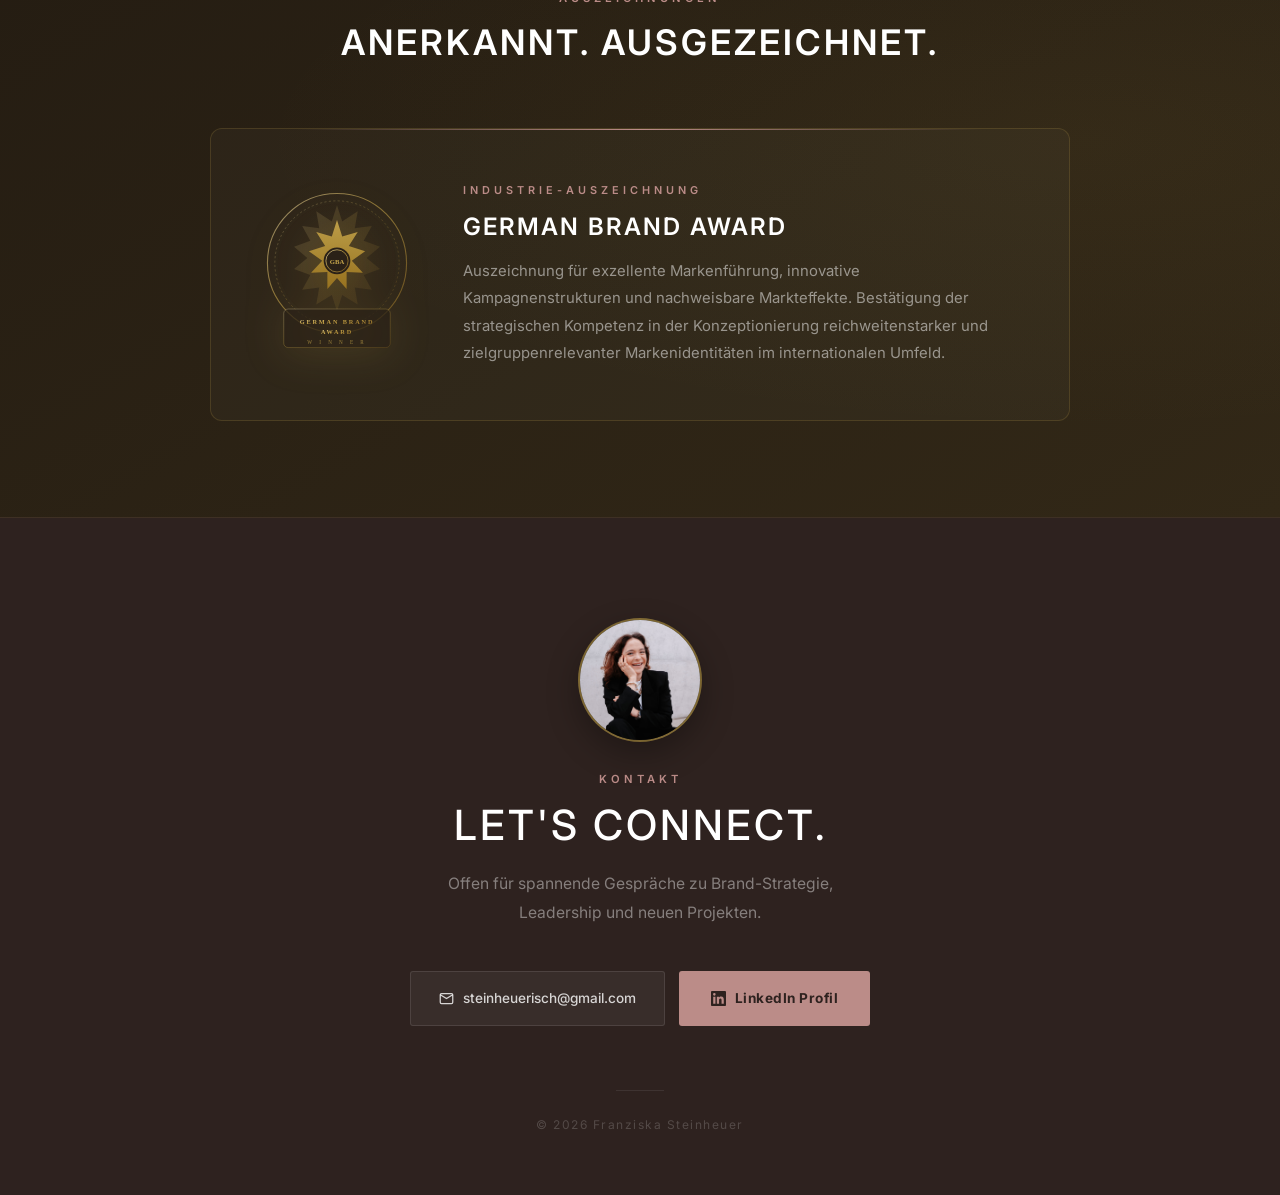
==== commit 848a5ca8: "Quote" ====
--- a/index.html
+++ b/index.html
@@ -1211,8 +1211,9 @@
             <blockquote class="statement-quote reveal reveal-delay-1">
                 <span class="quote-mark">„</span>
                 Großartiges Marketing wirkt nur, wenn es echtes Geschäftswachstum schafft.
+                <span class="quote-mark">„</span>
                 <cite>— Franziska Steinheuer</cite>
-                <span class="quote-mark">„</span>
+                
             </blockquote>
         </div>
     </div>
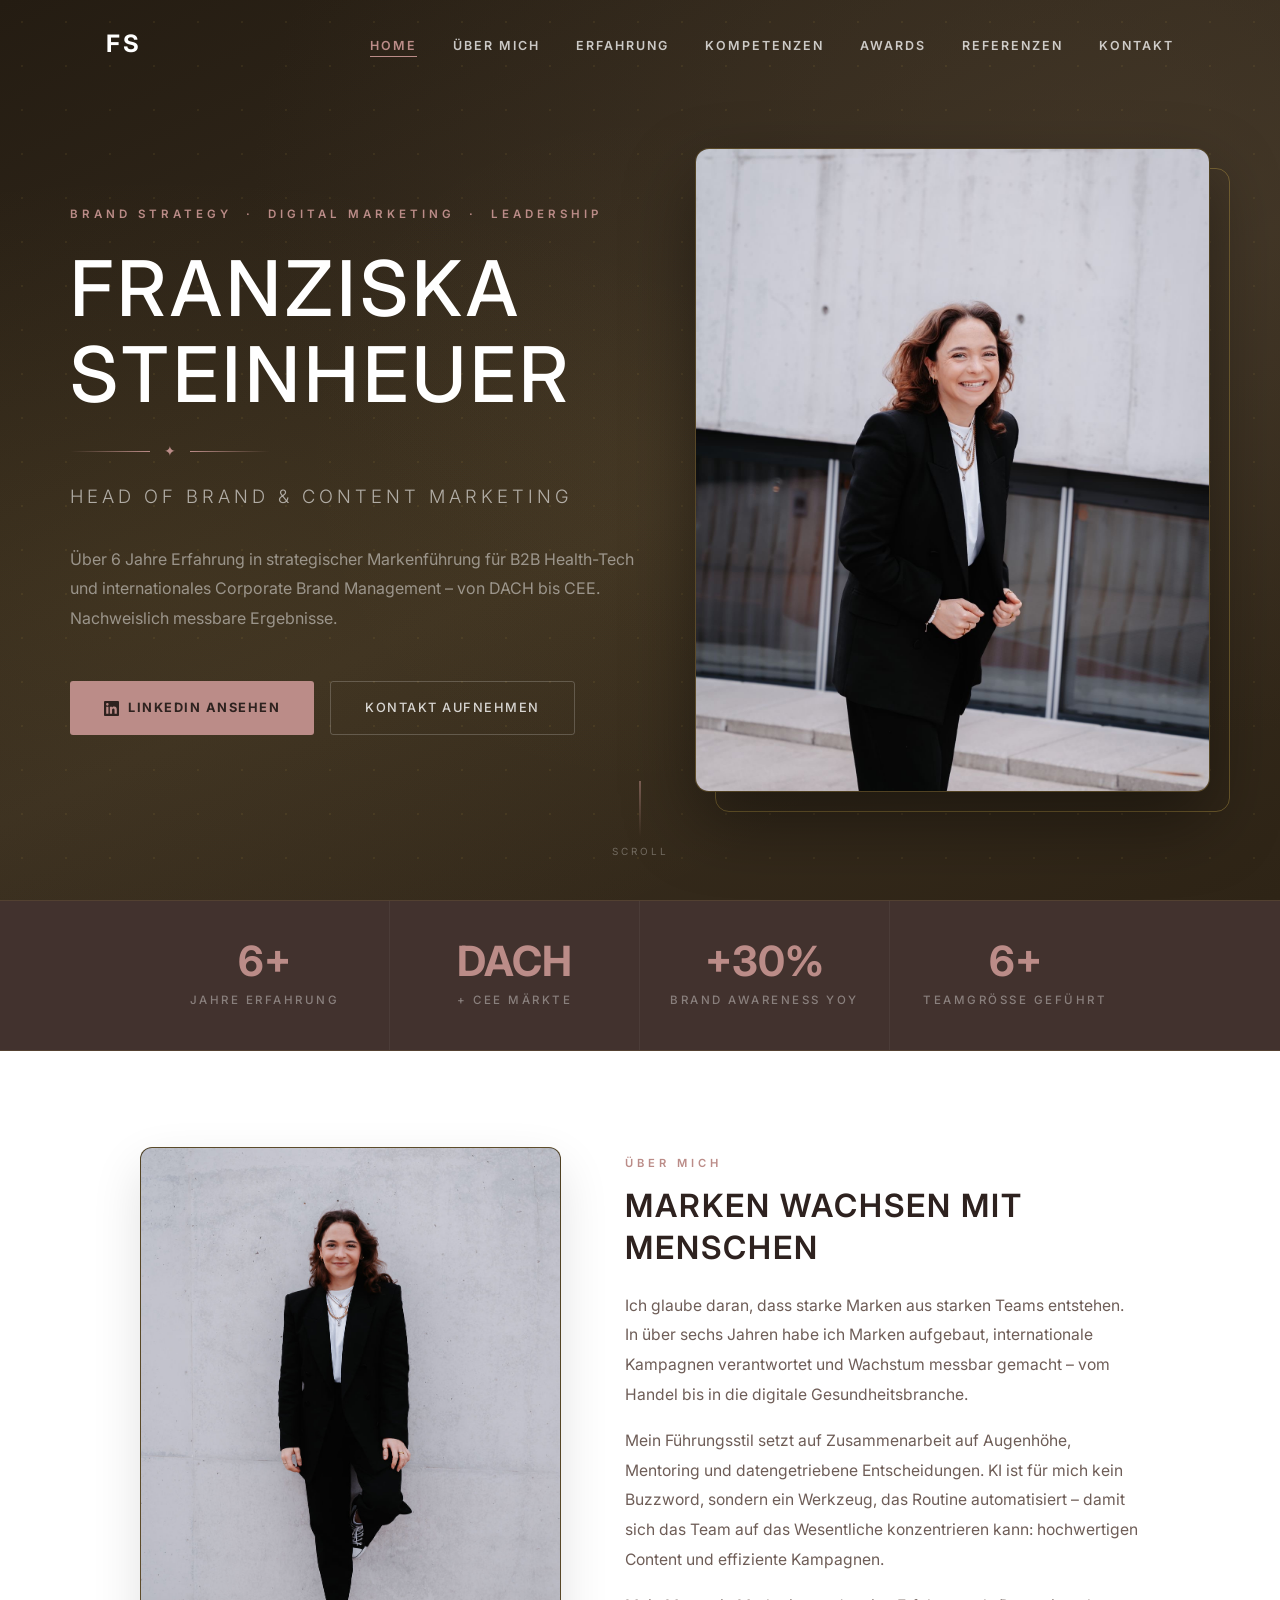
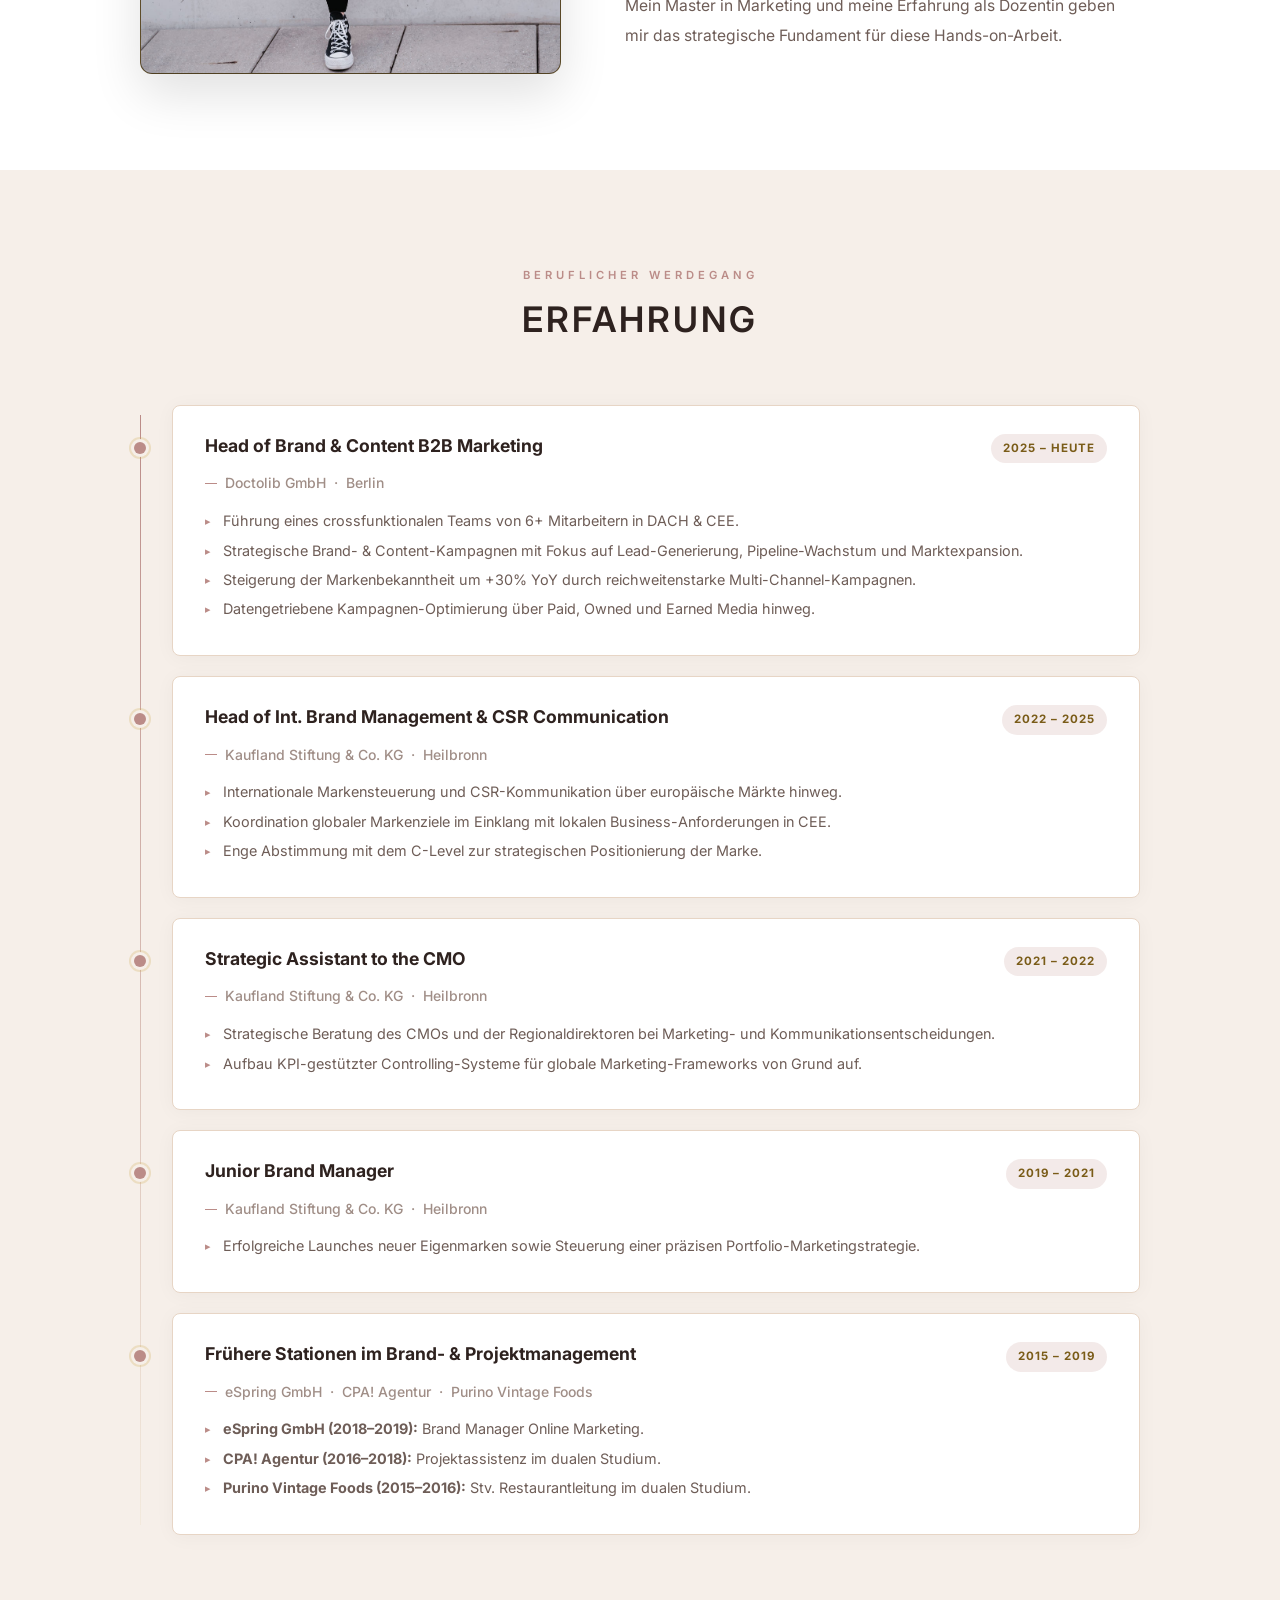
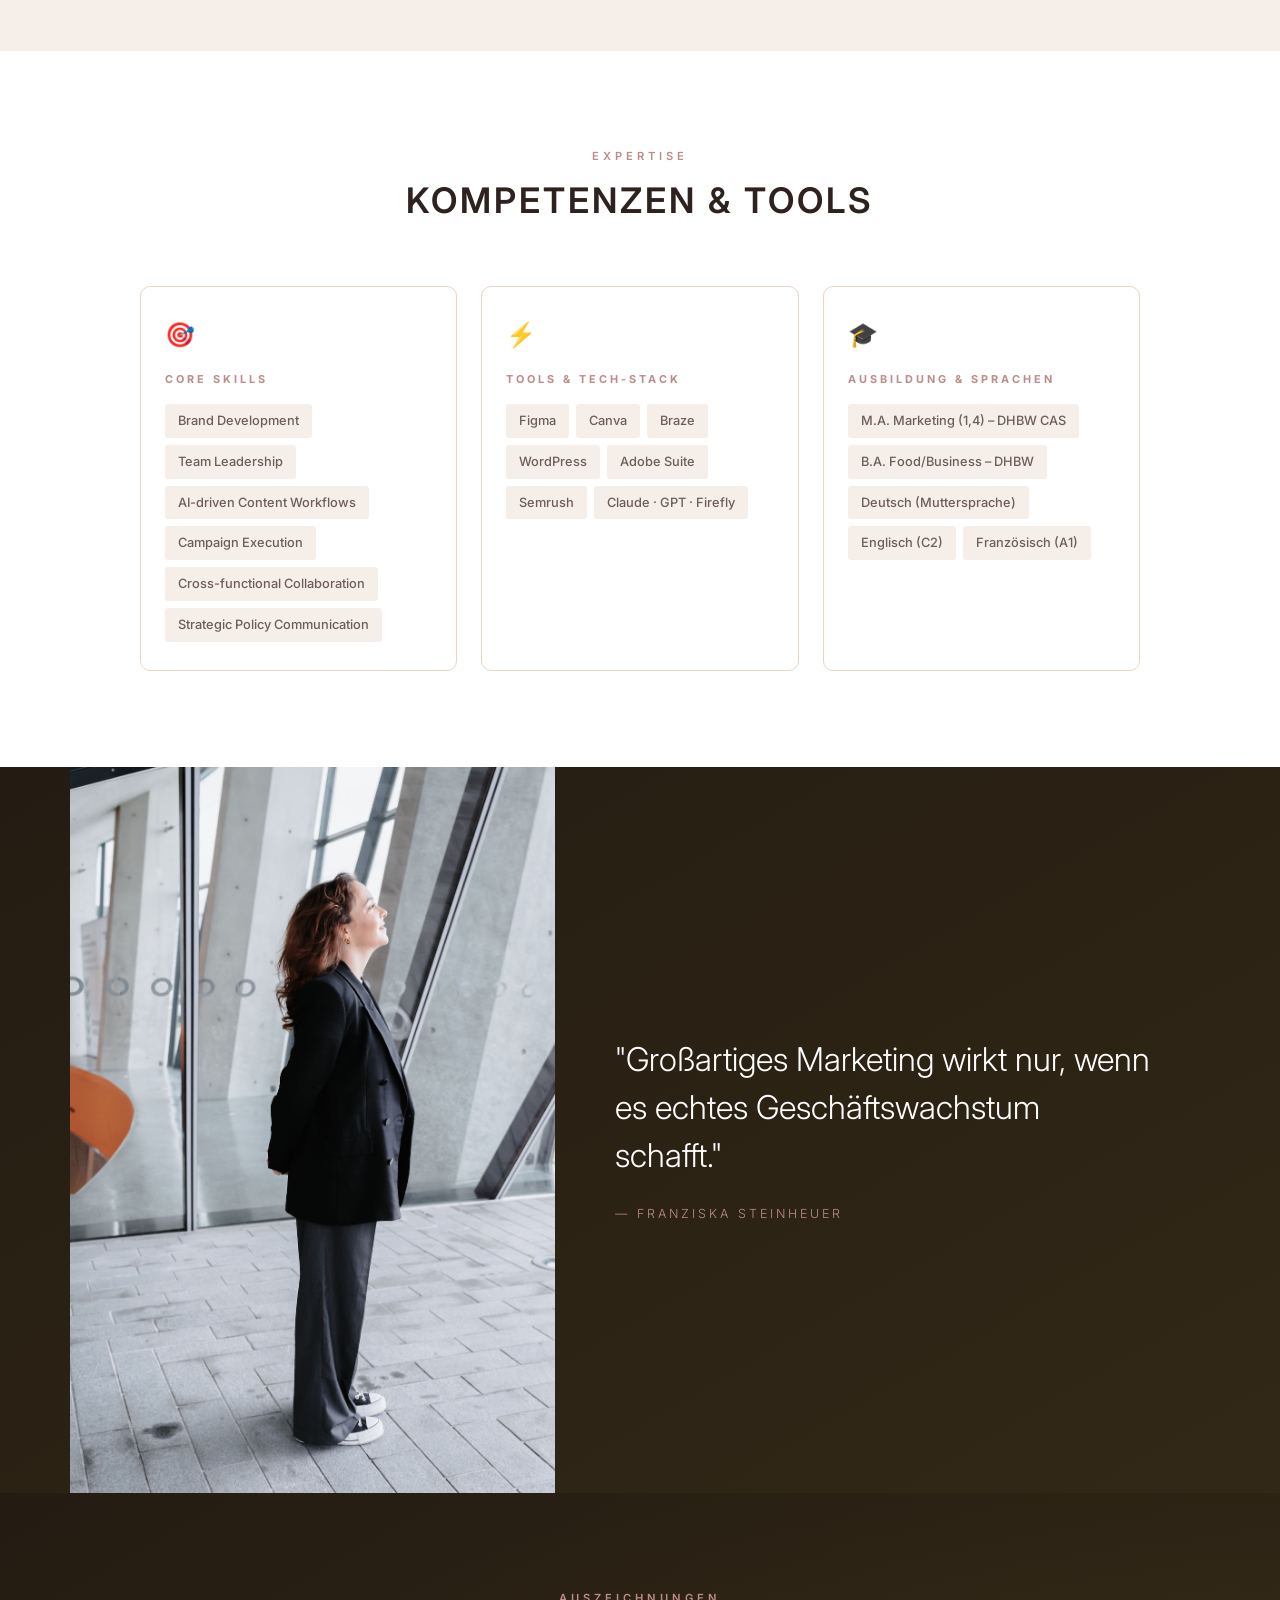
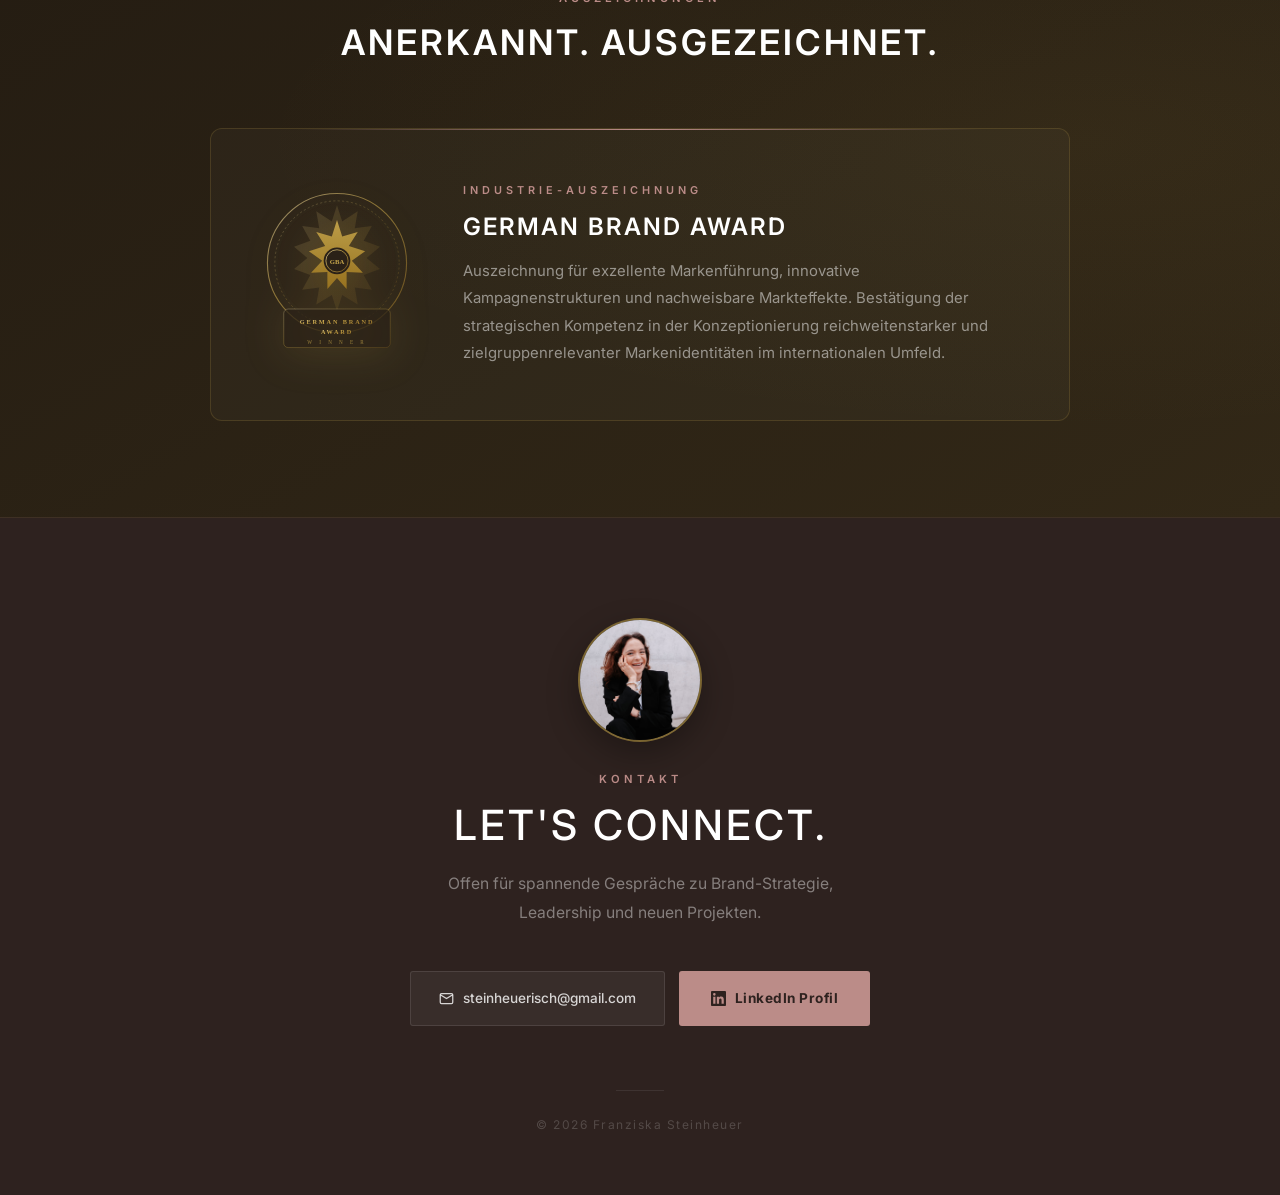
==== commit 59700595: "Quotes" ====
--- a/index.html
+++ b/index.html
@@ -1209,9 +1209,9 @@
                 <img src="assets/franzi-statement.jpg" alt="Franziska Steinheuer" onerror="this.classList.add('broken')">
             </div>
             <blockquote class="statement-quote reveal reveal-delay-1">
-                <span class="quote-mark">„</span>
-                Großartiges Marketing wirkt nur, wenn es echtes Geschäftswachstum schafft.
-                <span class="quote-mark">„</span>
+                
+                "Großartiges Marketing wirkt nur, wenn es echtes Geschäftswachstum schafft."
+                
                 <cite>— Franziska Steinheuer</cite>
                 
             </blockquote>
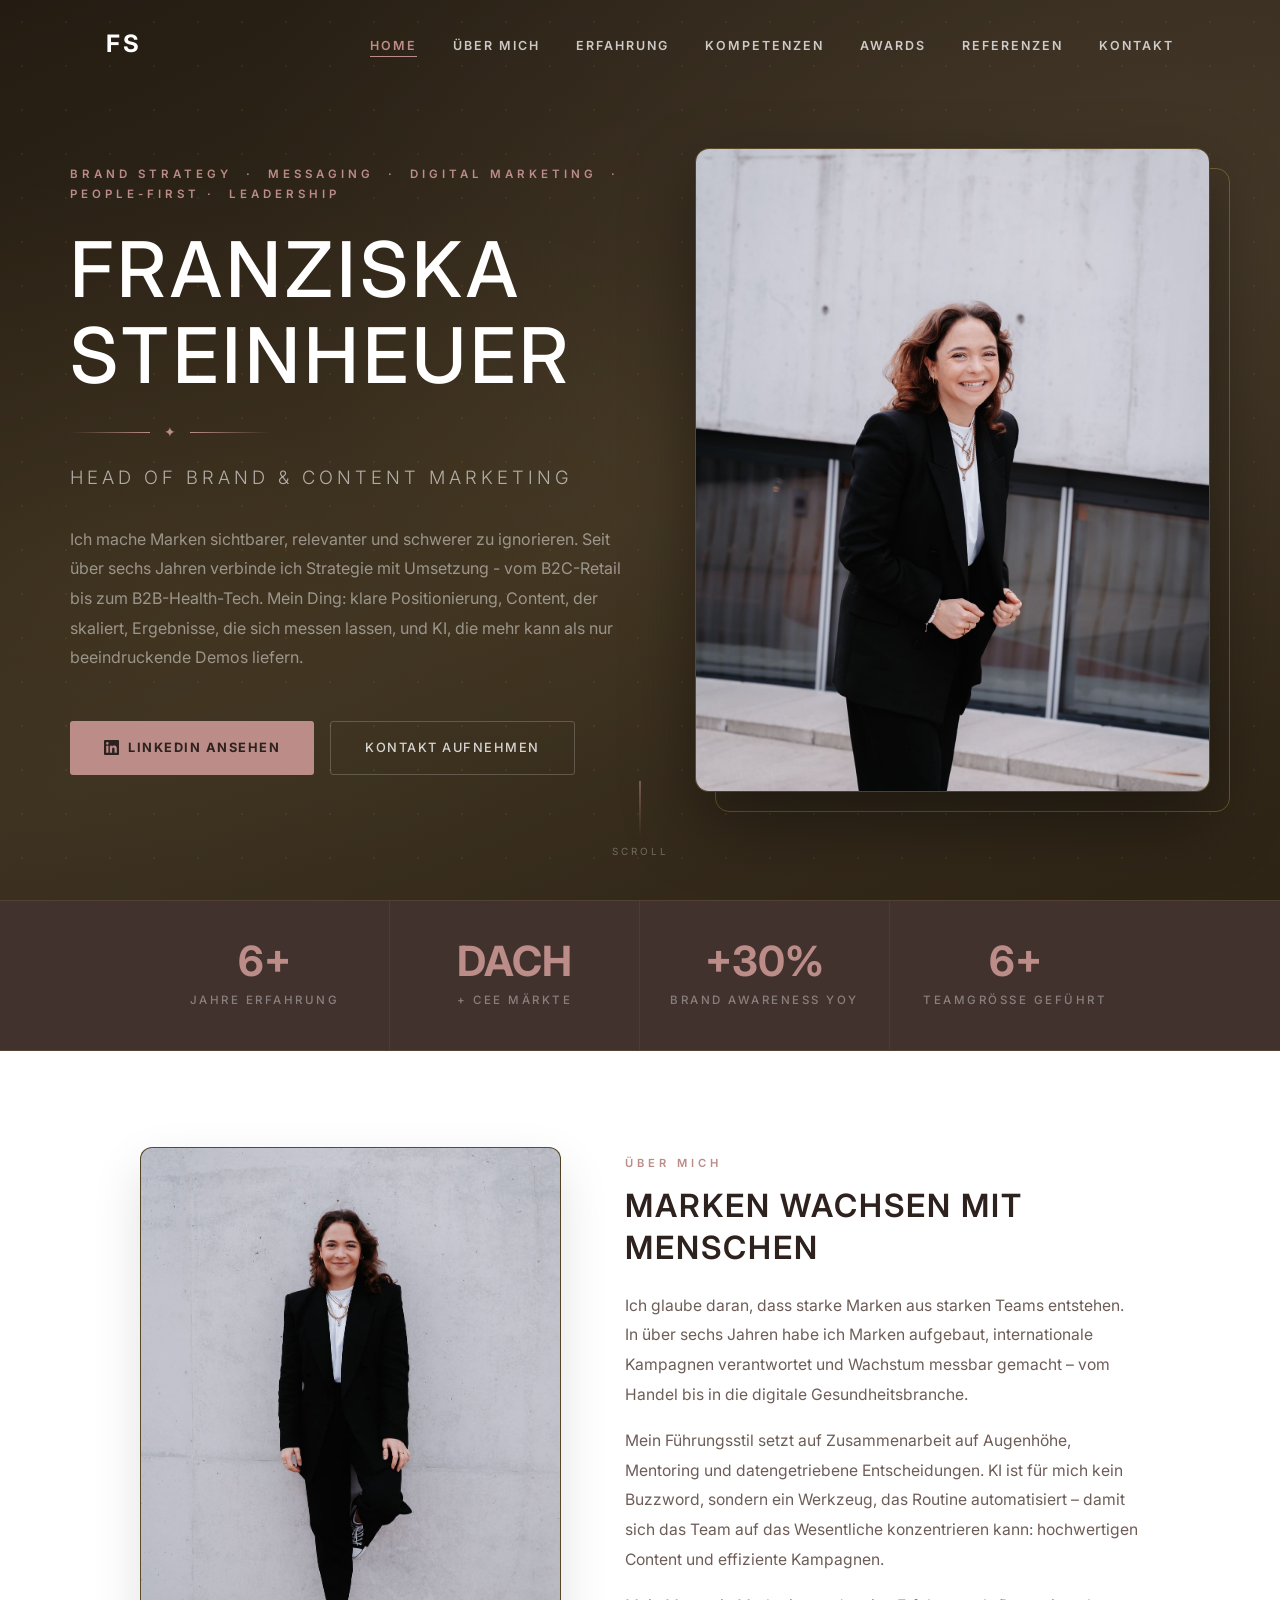
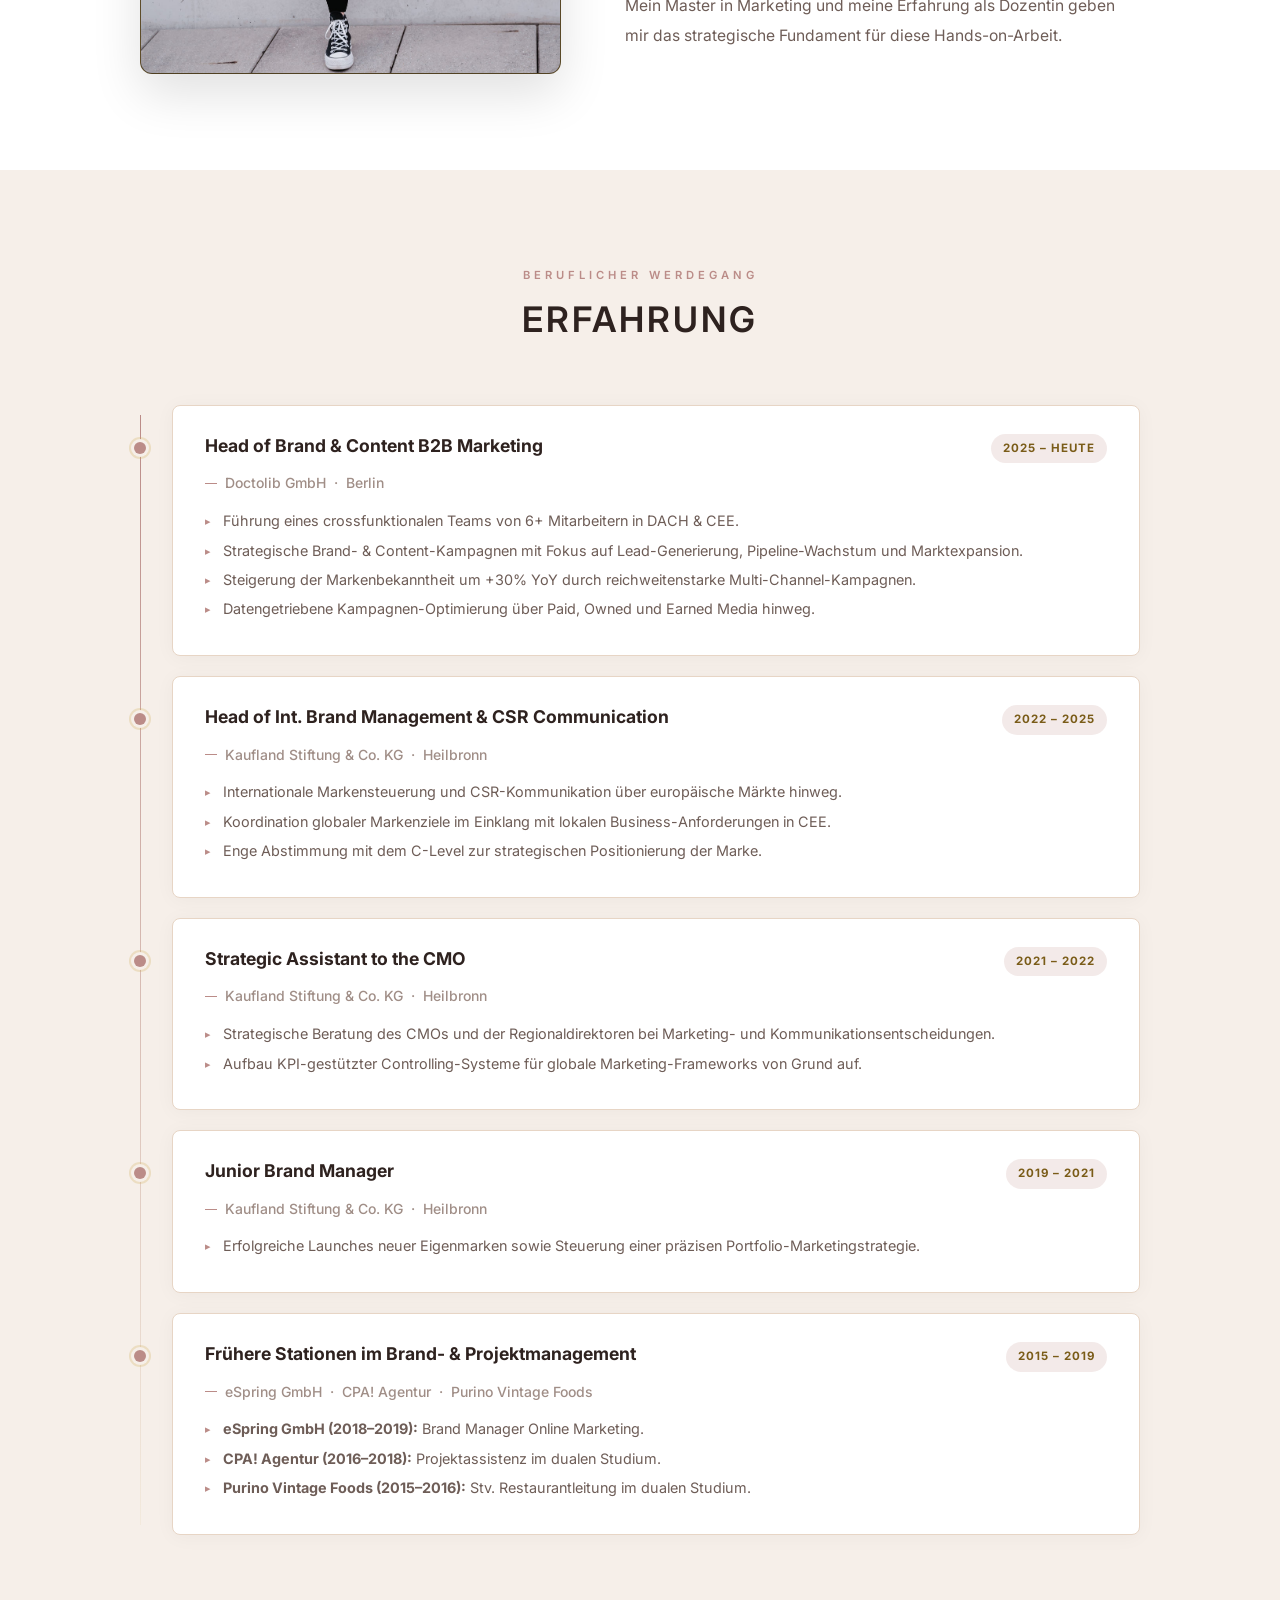
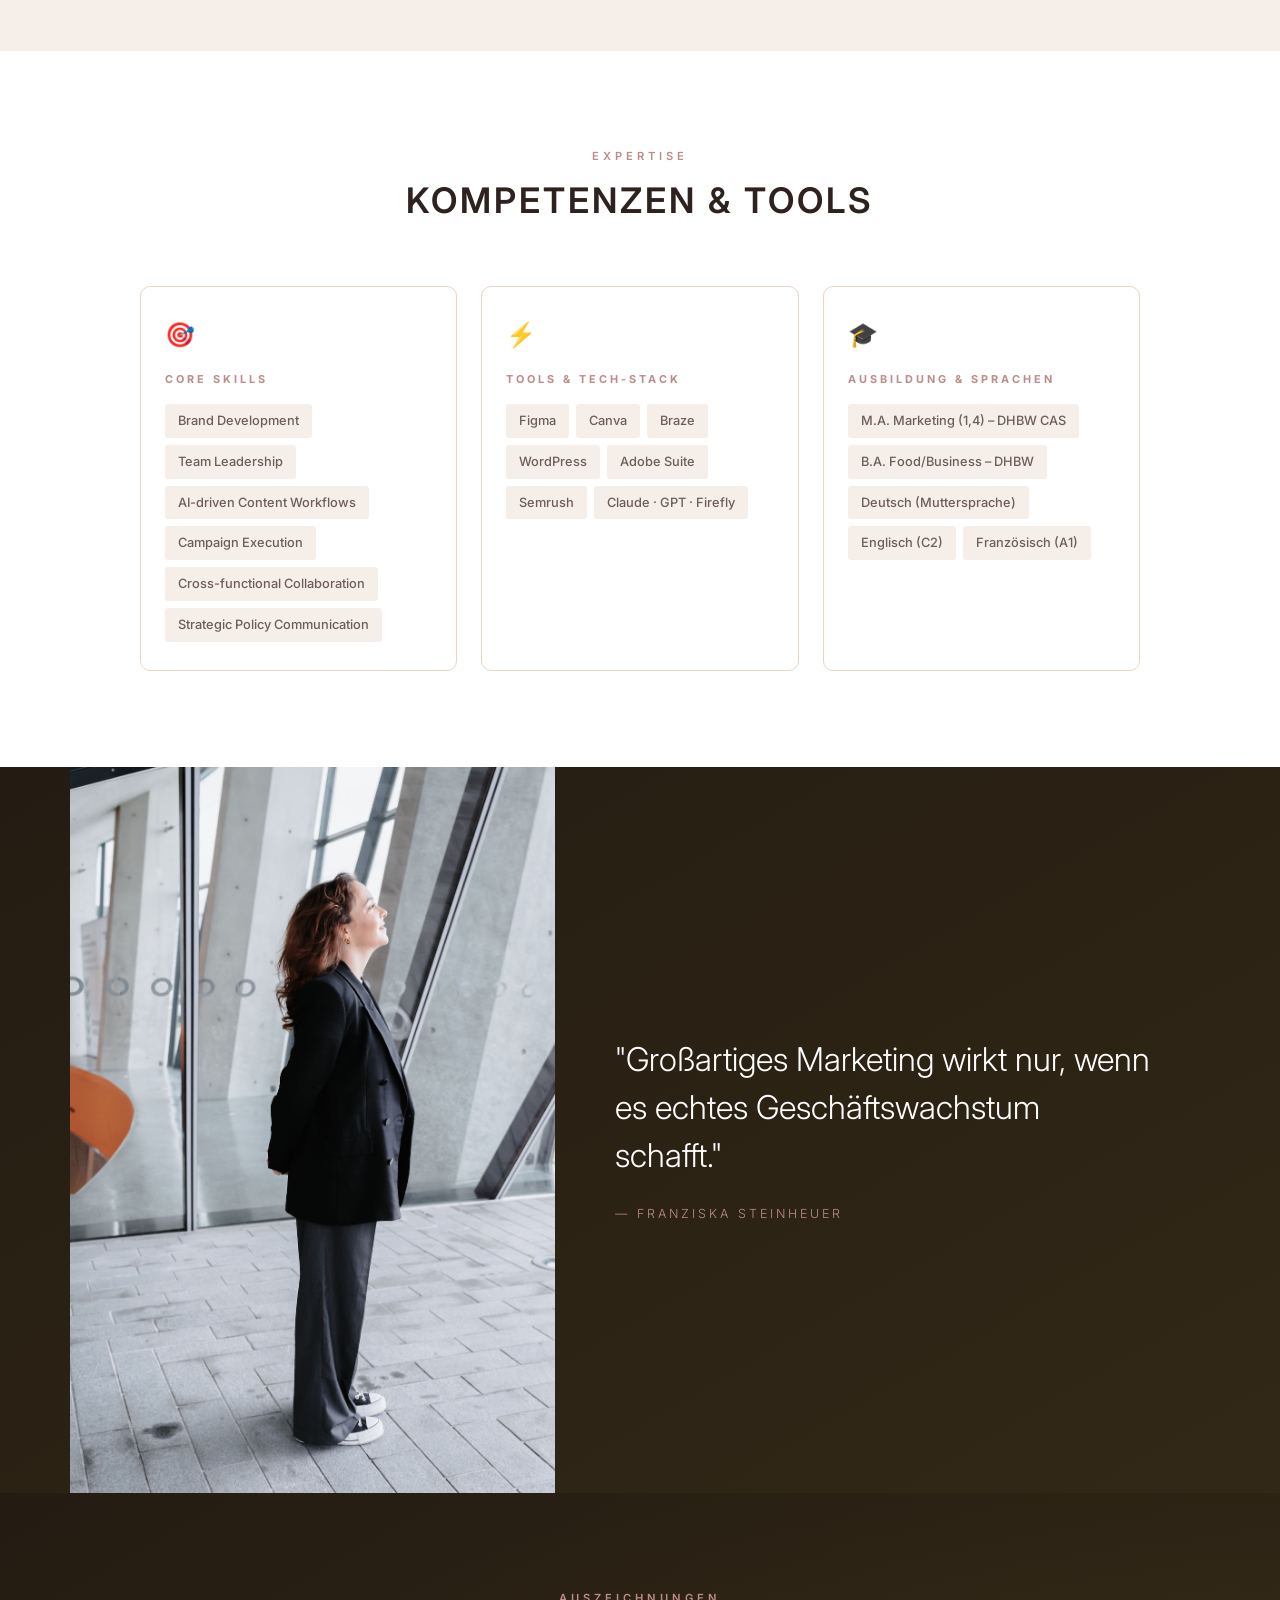
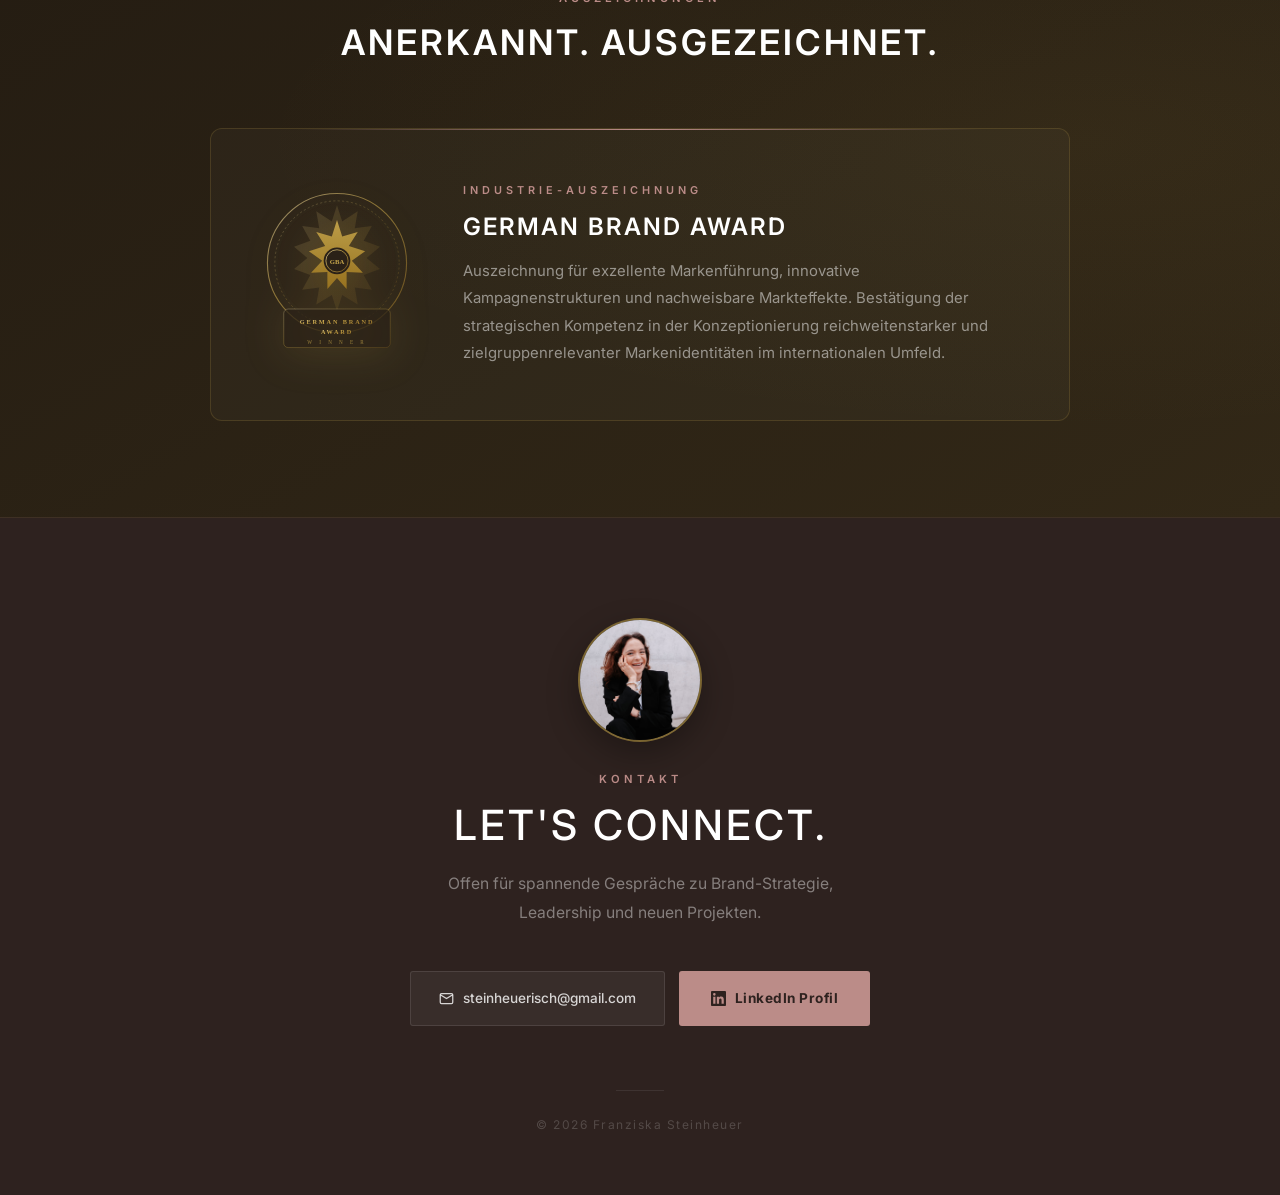
==== commit f71bd416: "Text Change Hero" ====
--- a/index.html
+++ b/index.html
@@ -991,13 +991,12 @@
     <section id="home">
         <div class="hero-inner">
             <div class="hero-text">
-                <div class="hero-eyebrow">Brand Strategy &nbsp;·&nbsp; Digital Marketing &nbsp;·&nbsp; Leadership</div>
+                <div class="hero-eyebrow">Brand Strategy &nbsp;·&nbsp; Messaging &nbsp;·&nbsp; Digital Marketing &nbsp;·&nbsp; People-first&nbsp;·&nbsp; Leadership</div>
                 <h1>Franziska Steinheuer</h1>
                 <div class="hero-divider"><span>✦</span></div>
                 <div class="hero-subtitle">Head of Brand &amp; Content Marketing</div>
                 <p class="hero-description">
-                    Über 6 Jahre Erfahrung in strategischer Markenführung für B2B Health-Tech und internationales
-                    Corporate Brand Management – von DACH bis CEE. Nachweislich messbare Ergebnisse.
+                    Ich mache Marken sichtbarer, relevanter und schwerer zu ignorieren. Seit über sechs Jahren verbinde ich Strategie mit Umsetzung - vom B2C-Retail bis zum B2B-Health-Tech. Mein Ding: klare Positionierung, Content, der skaliert, Ergebnisse, die sich messen lassen, und KI, die mehr kann als nur beeindruckende Demos liefern.
                 </p>
                 <div class="hero-ctas">
                     <a href="https://www.linkedin.com/in/franziska-steinheuer/" target="_blank" rel="noopener" class="btn-gold">
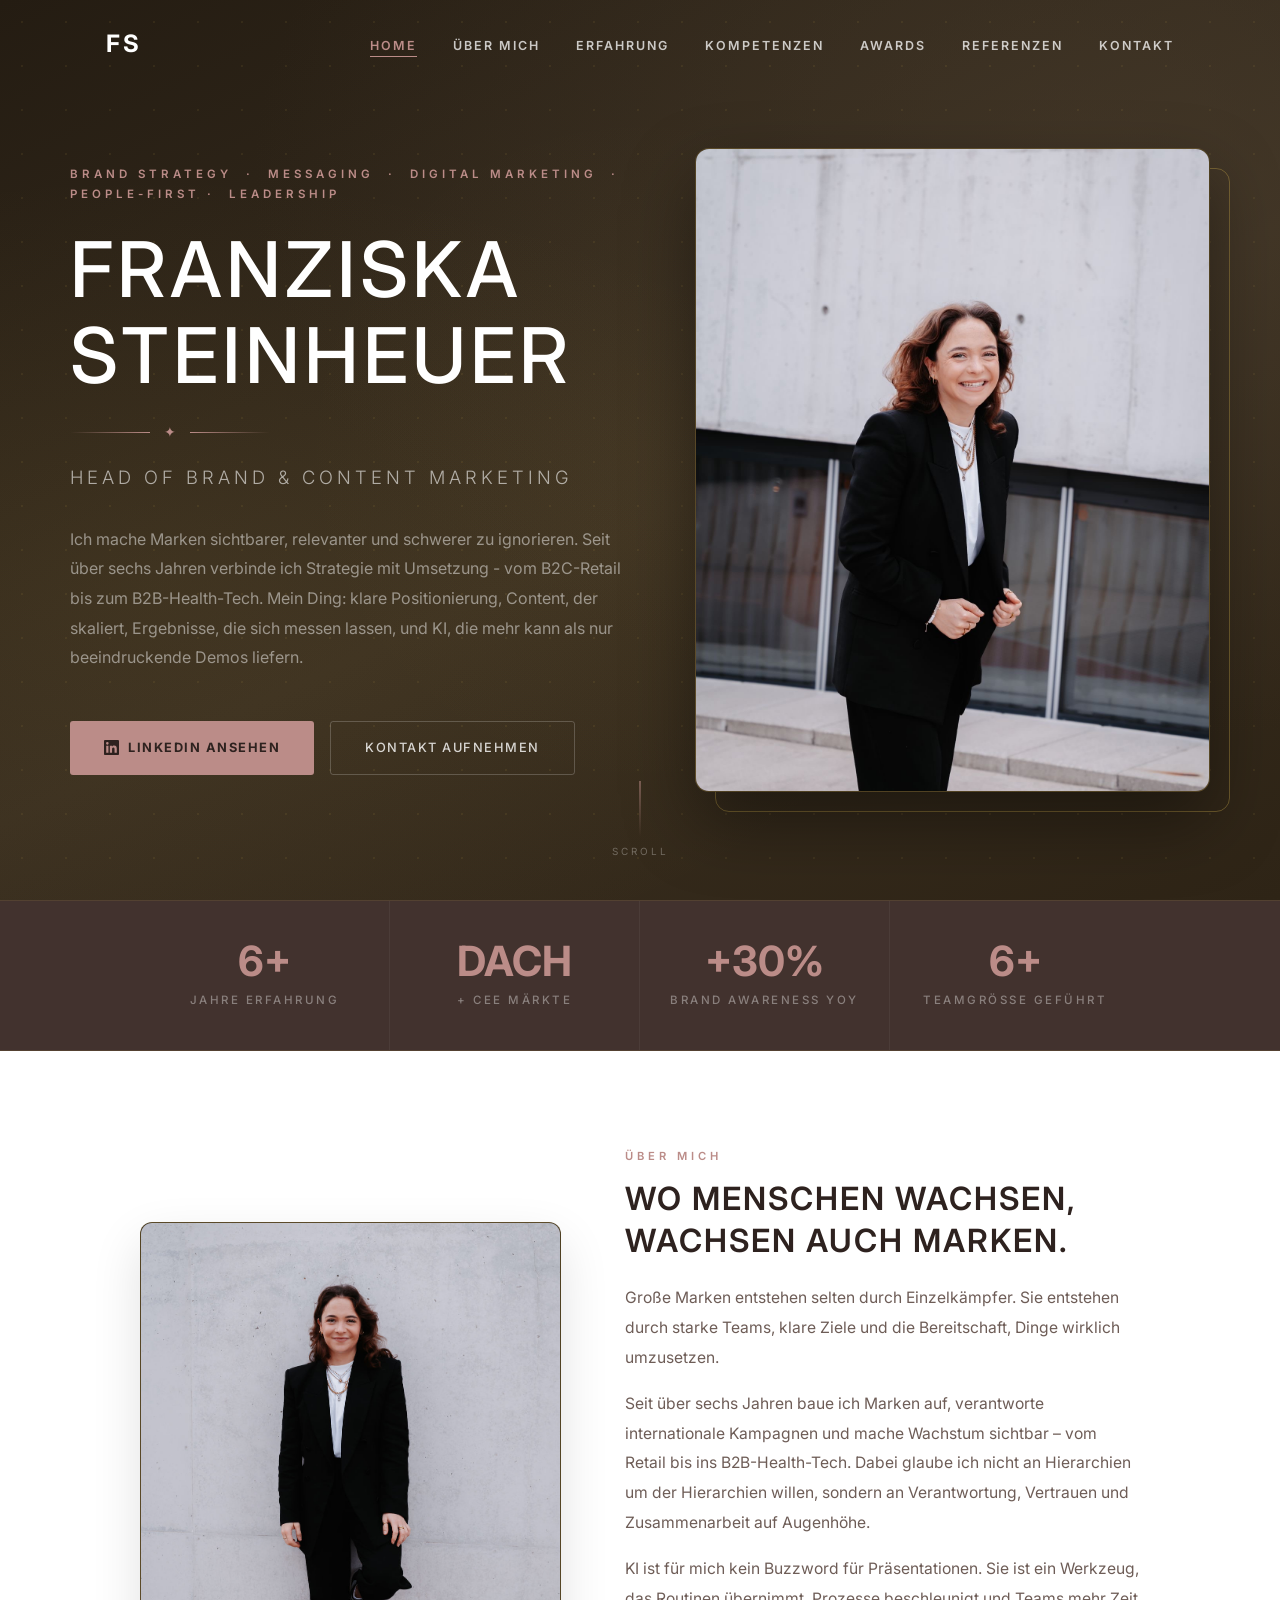
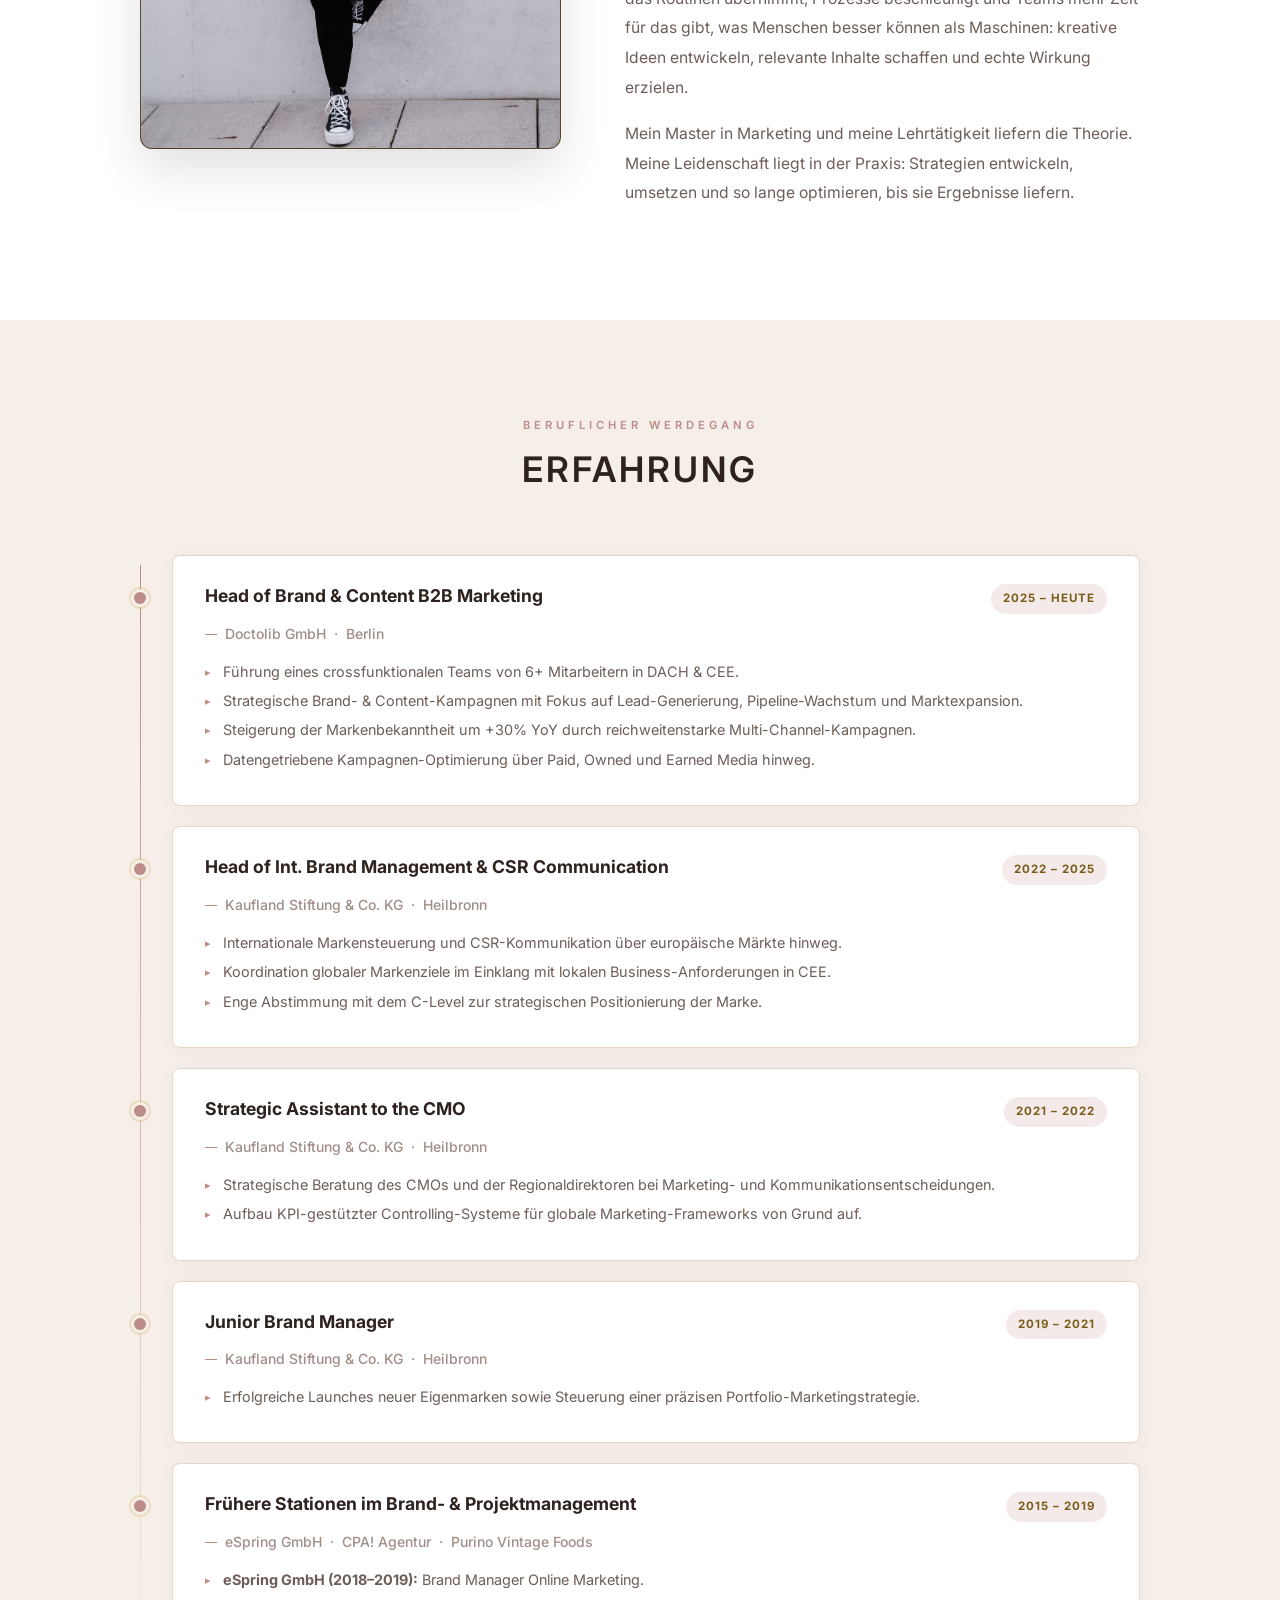
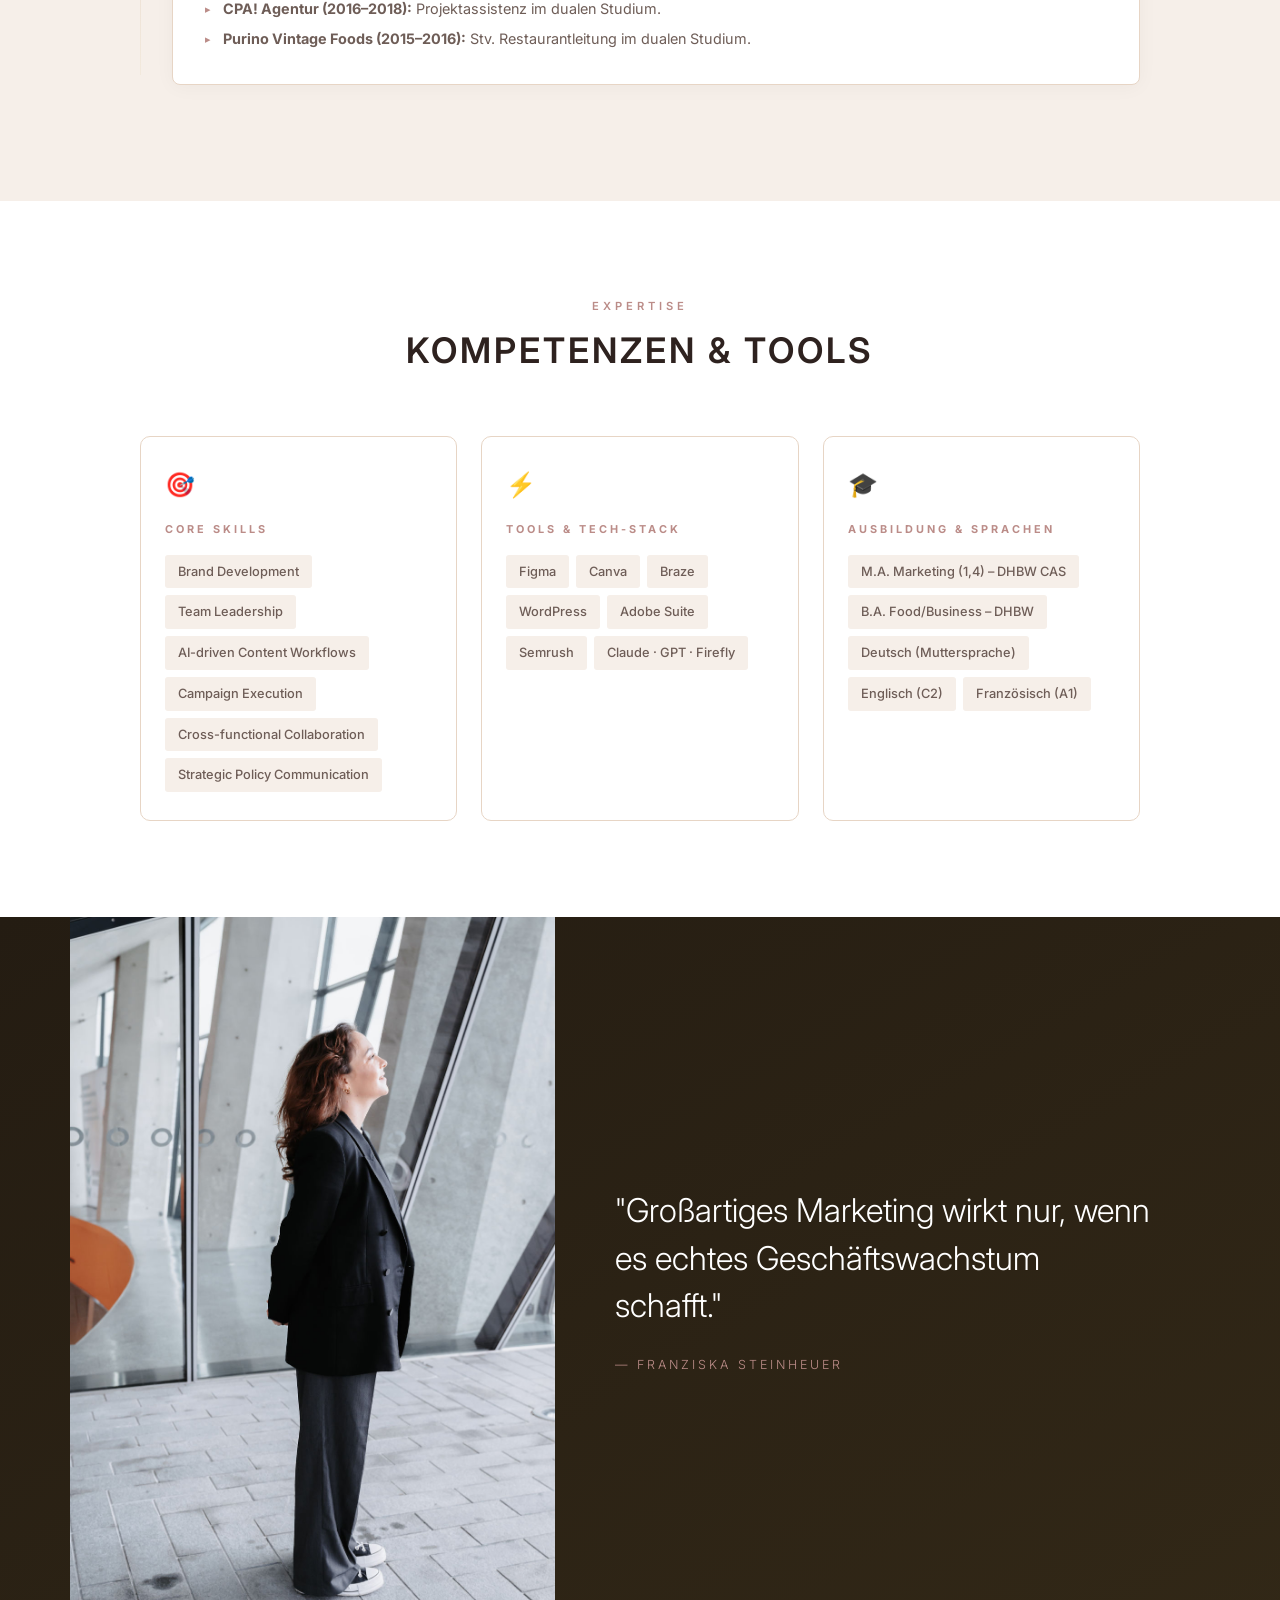
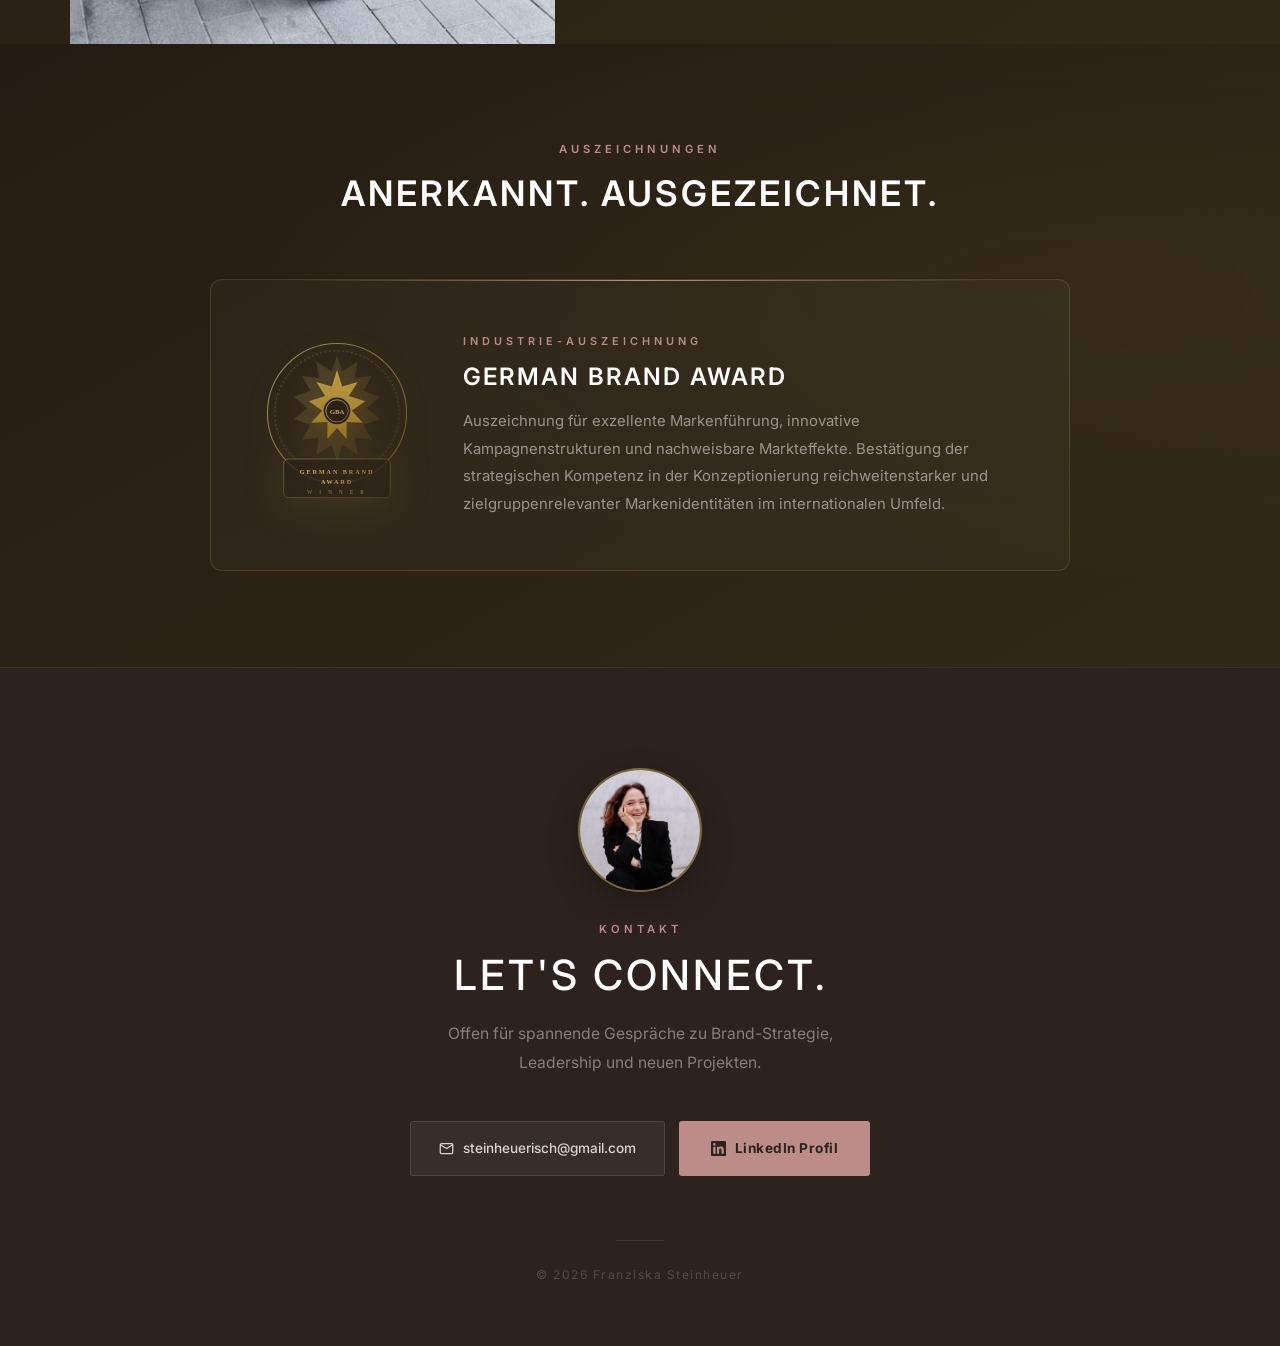
==== commit bb34167b: "About Text change" ====
--- a/index.html
+++ b/index.html
@@ -1057,10 +1057,12 @@
                 </div>
                 <div class="about-text reveal reveal-delay-1">
                     <span class="section-eyebrow eyebrow-left">Über mich</span>
-                    <h2 class="about-title">Marken wachsen mit Menschen</h2>
-                    <p>Ich glaube daran, dass starke Marken aus starken Teams entstehen. In über sechs Jahren habe ich Marken aufgebaut, internationale Kampagnen verantwortet und Wachstum messbar gemacht – vom Handel bis in die digitale Gesundheitsbranche.</p>
-                    <p>Mein Führungsstil setzt auf Zusammenarbeit auf Augenhöhe, Mentoring und datengetriebene Entscheidungen. KI ist für mich kein Buzzword, sondern ein Werkzeug, das Routine automatisiert – damit sich das Team auf das Wesentliche konzentrieren kann: hochwertigen Content und effiziente Kampagnen.</p>
-                    <p>Mein Master in Marketing und meine Erfahrung als Dozentin geben mir das strategische Fundament für diese Hands-on-Arbeit.</p>
+                    <h2 class="about-title">Wo Menschen wachsen, wachsen auch Marken.</h2>
+                    <p>Große Marken entstehen selten durch Einzelkämpfer. Sie entstehen durch starke Teams, klare Ziele und die Bereitschaft, Dinge wirklich umzusetzen.</p>
+                    <p>Seit über sechs Jahren baue ich Marken auf, verantworte internationale Kampagnen und mache Wachstum sichtbar – vom Retail bis ins B2B-Health-Tech. Dabei glaube ich nicht an Hierarchien um der Hierarchien willen, sondern an Verantwortung, Vertrauen und Zusammenarbeit auf Augenhöhe.</p>
+                    <p>KI ist für mich kein Buzzword für Präsentationen. Sie ist ein Werkzeug, das Routinen übernimmt, Prozesse beschleunigt und Teams mehr Zeit für das gibt, was Menschen besser können als Maschinen: kreative Ideen entwickeln, relevante Inhalte schaffen und echte Wirkung erzielen.</p>
+                    <p>Mein Master in Marketing und meine Lehrtätigkeit liefern die Theorie. Meine Leidenschaft liegt in der Praxis: Strategien entwickeln, umsetzen und so lange optimieren, bis sie Ergebnisse liefern.</p>
+    
                 </div>
             </div>
         </div>
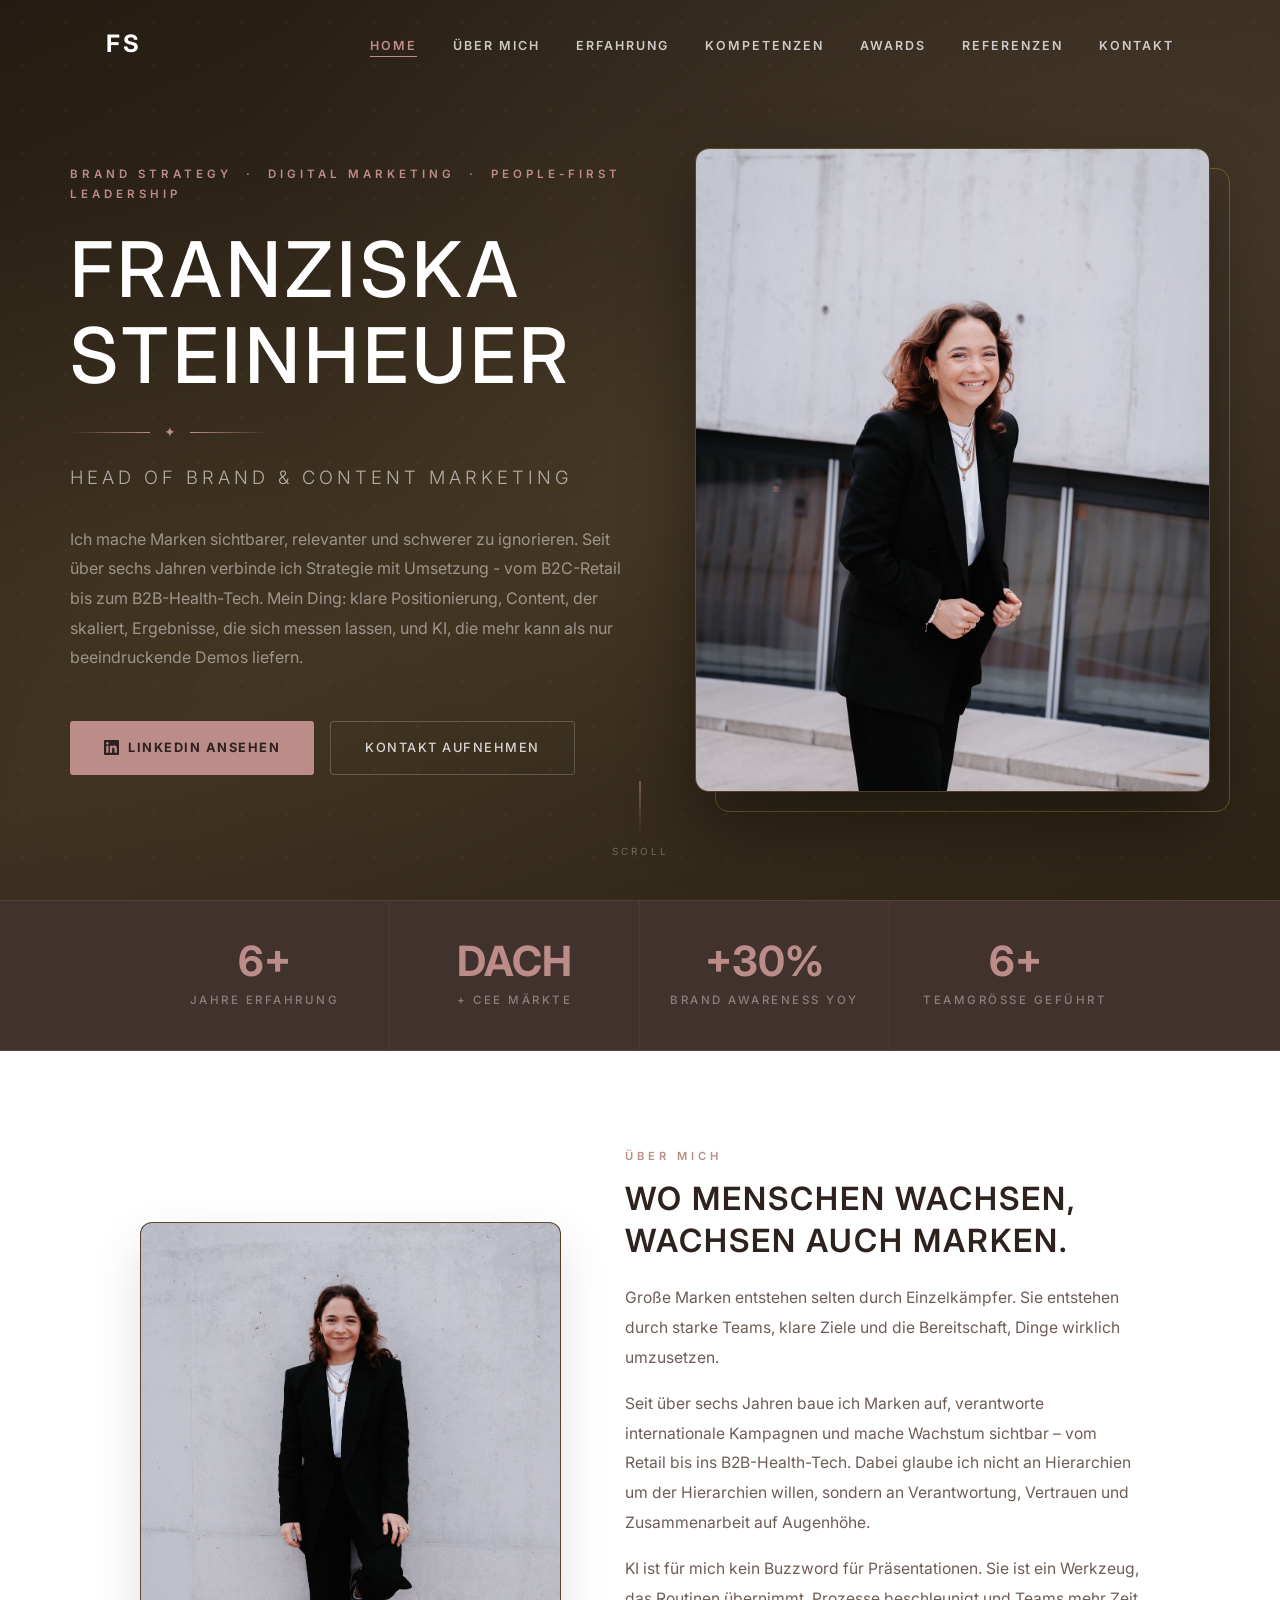
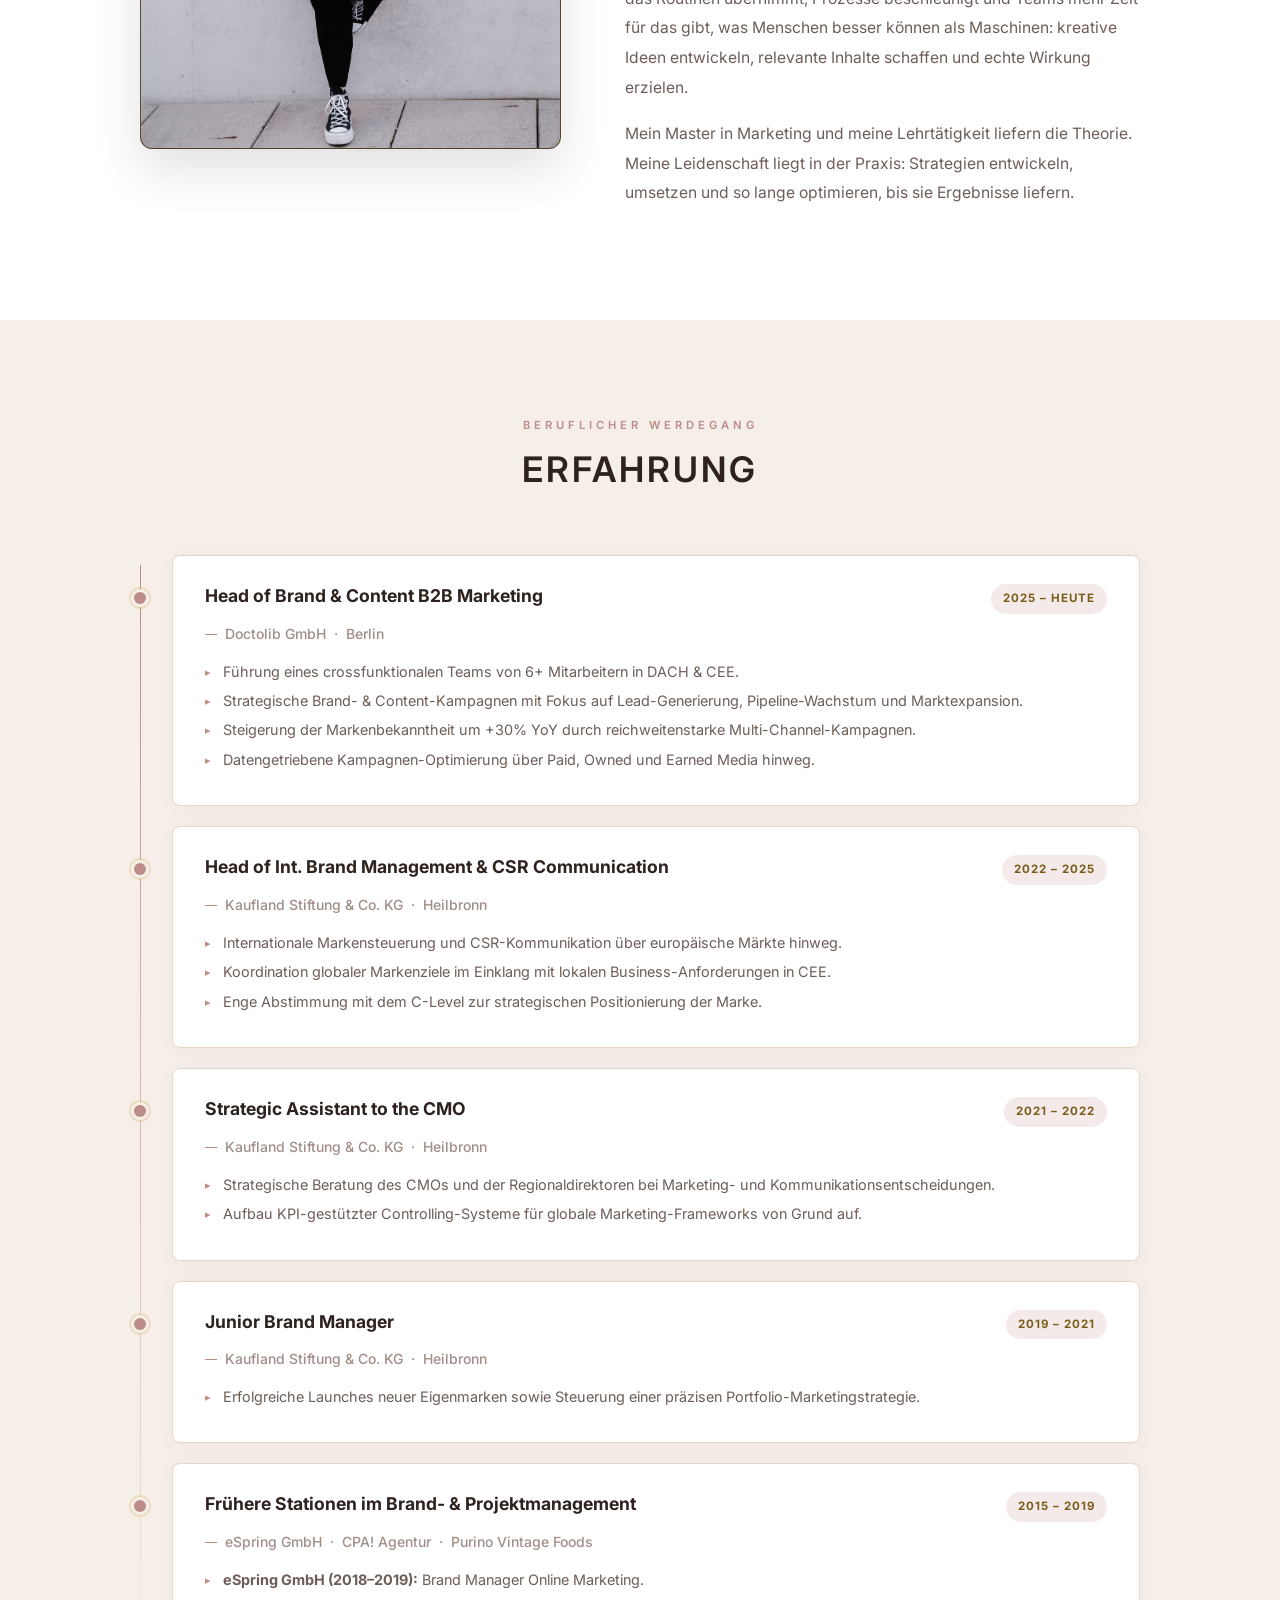
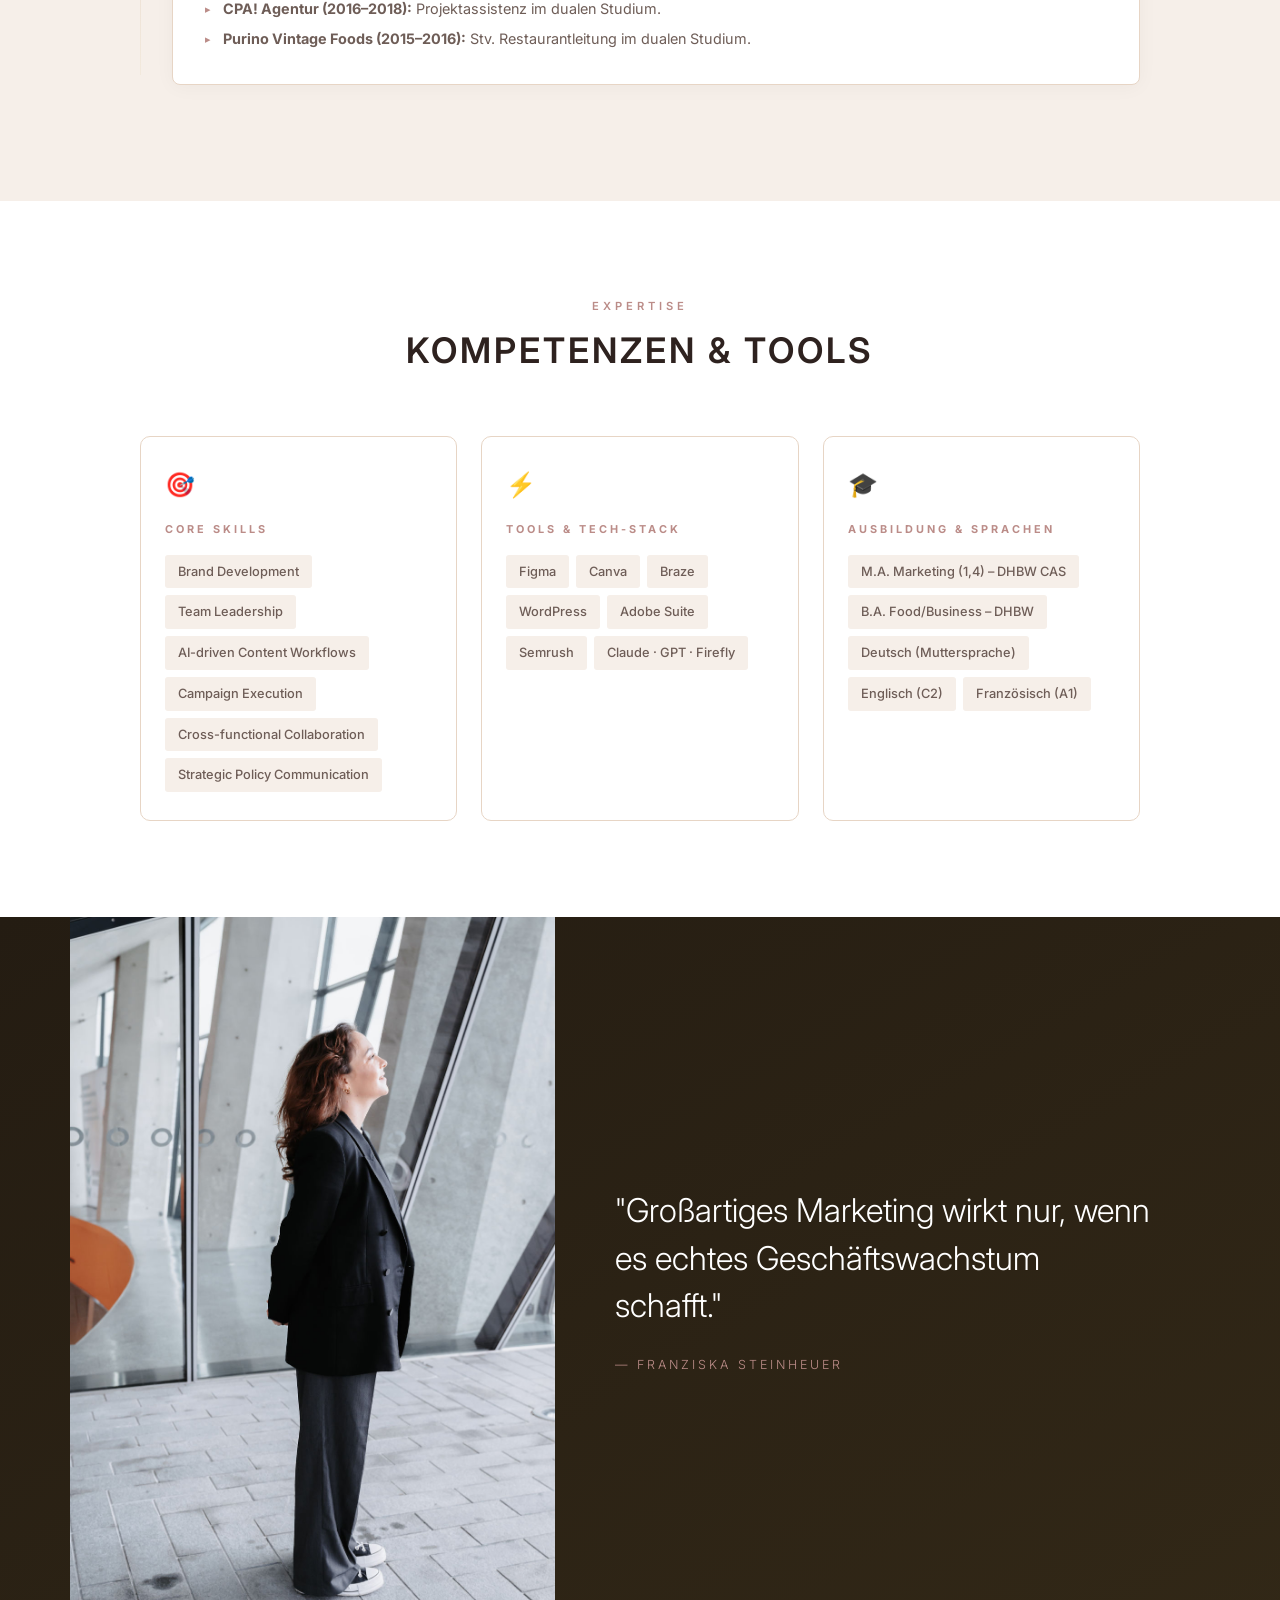
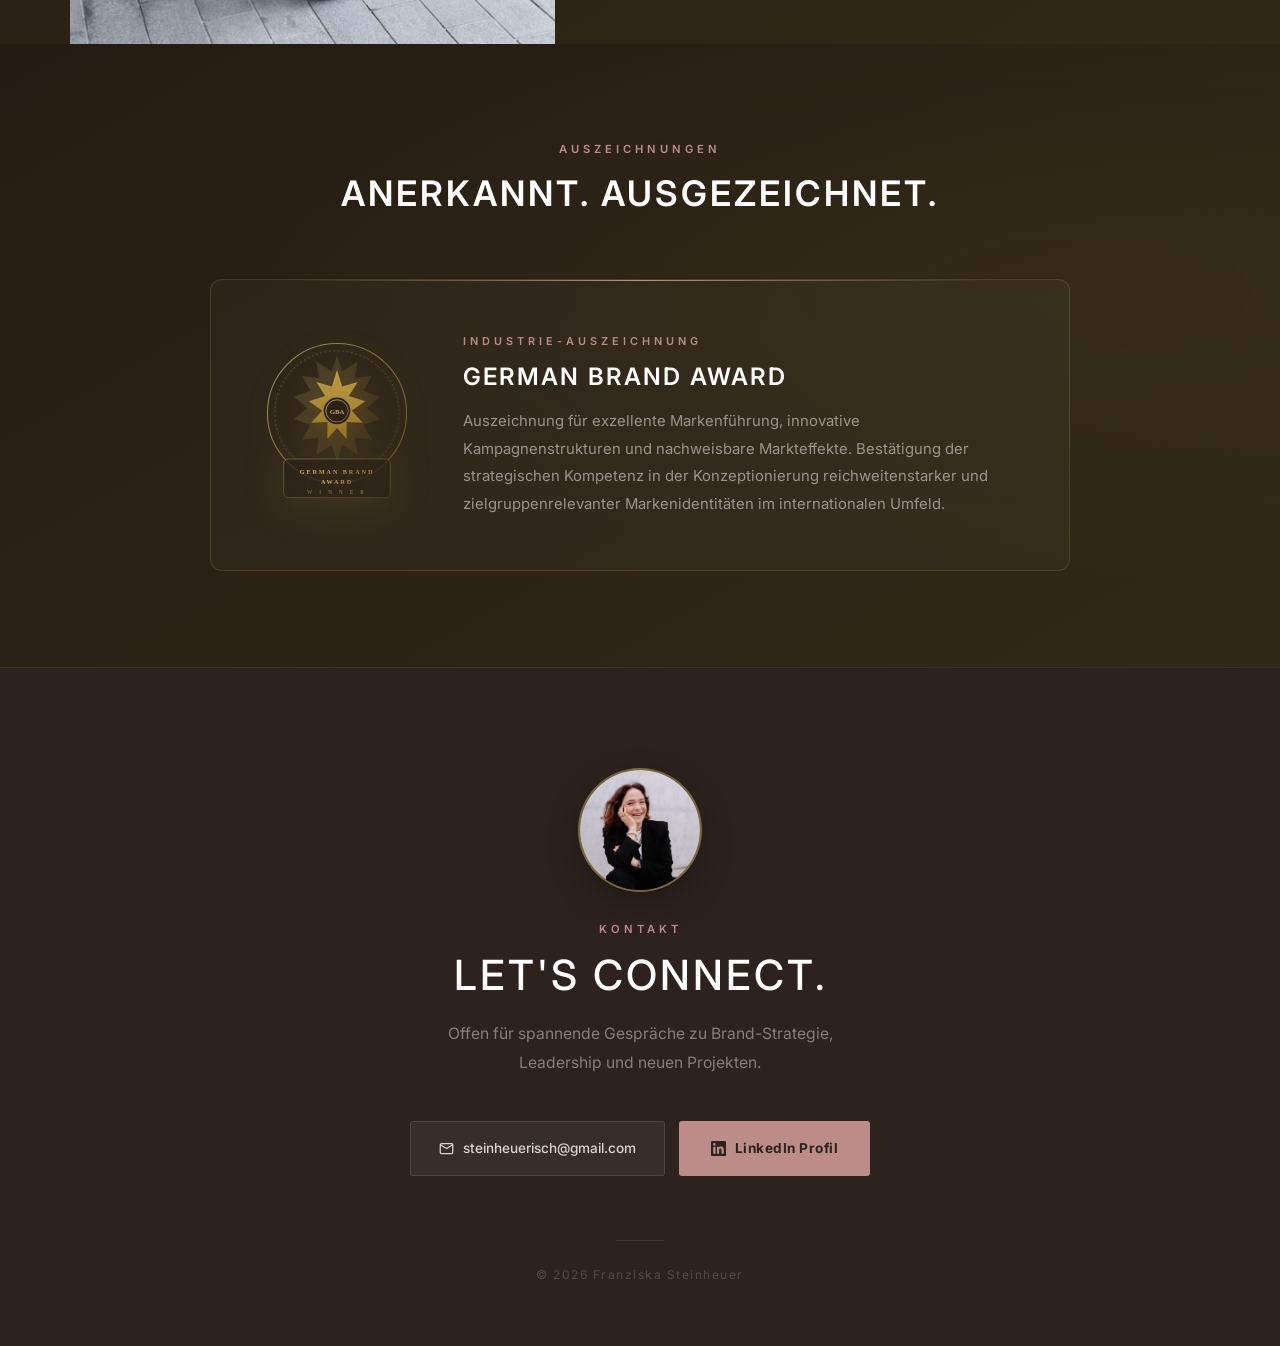
==== commit 08239b69: "Change header" ====
--- a/index.html
+++ b/index.html
@@ -991,7 +991,7 @@
     <section id="home">
         <div class="hero-inner">
             <div class="hero-text">
-                <div class="hero-eyebrow">Brand Strategy &nbsp;·&nbsp; Messaging &nbsp;·&nbsp; Digital Marketing &nbsp;·&nbsp; People-first&nbsp;·&nbsp; Leadership</div>
+                <div class="hero-eyebrow">Brand Strategy &nbsp;·&nbsp; Digital Marketing &nbsp;·&nbsp; People-first Leadership</div>
                 <h1>Franziska Steinheuer</h1>
                 <div class="hero-divider"><span>✦</span></div>
                 <div class="hero-subtitle">Head of Brand &amp; Content Marketing</div>
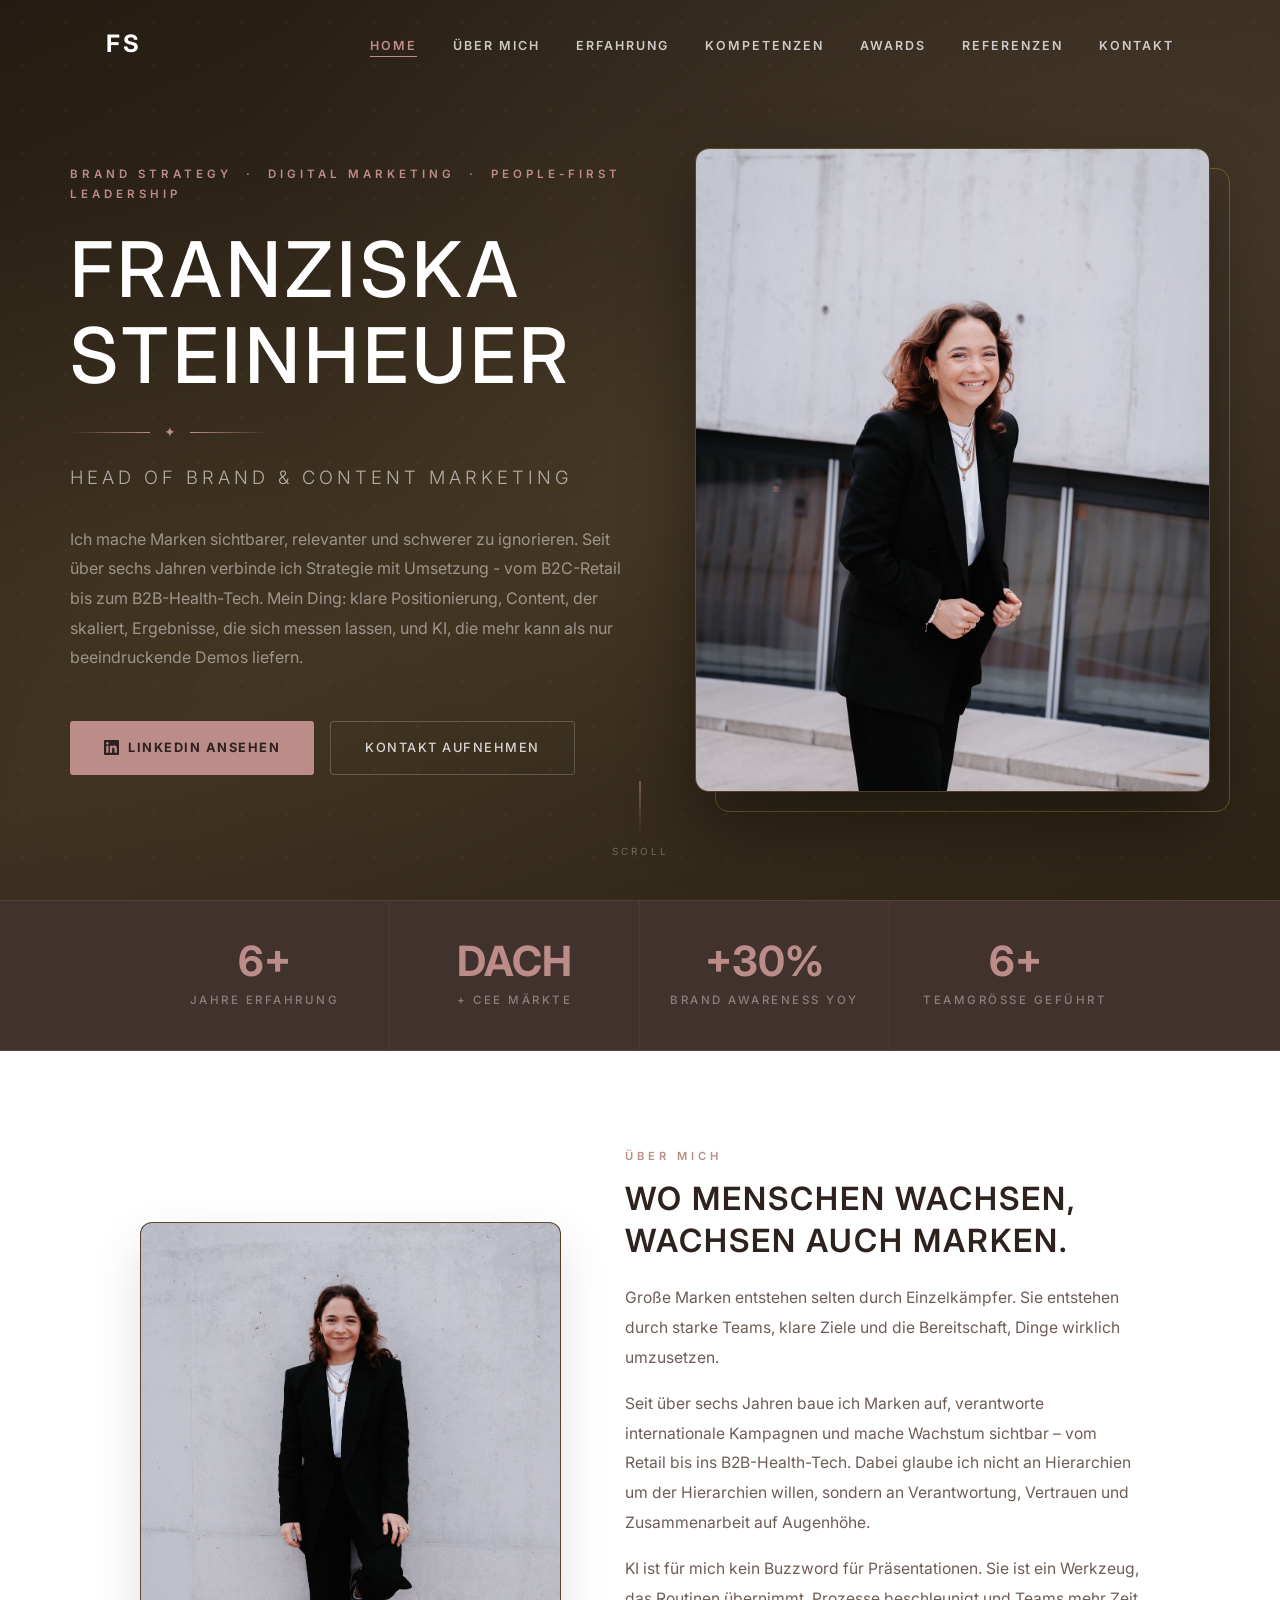
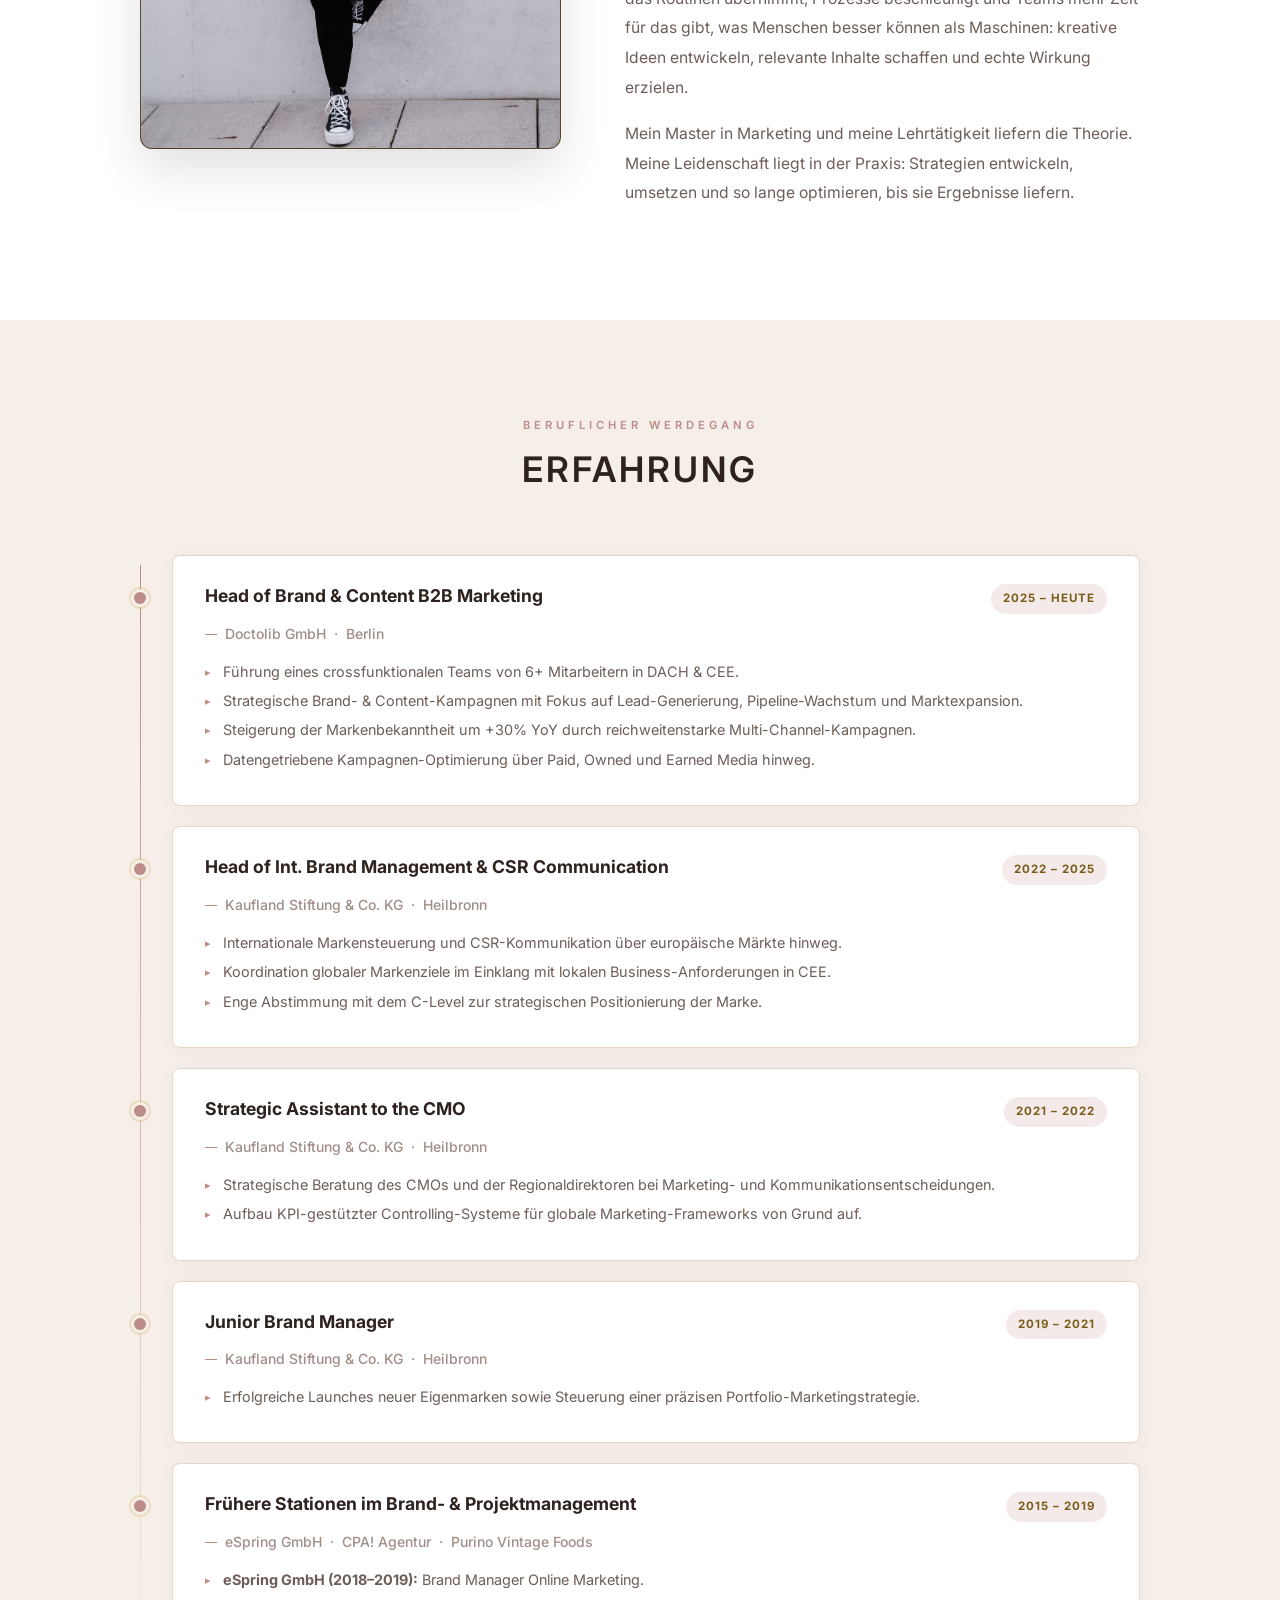
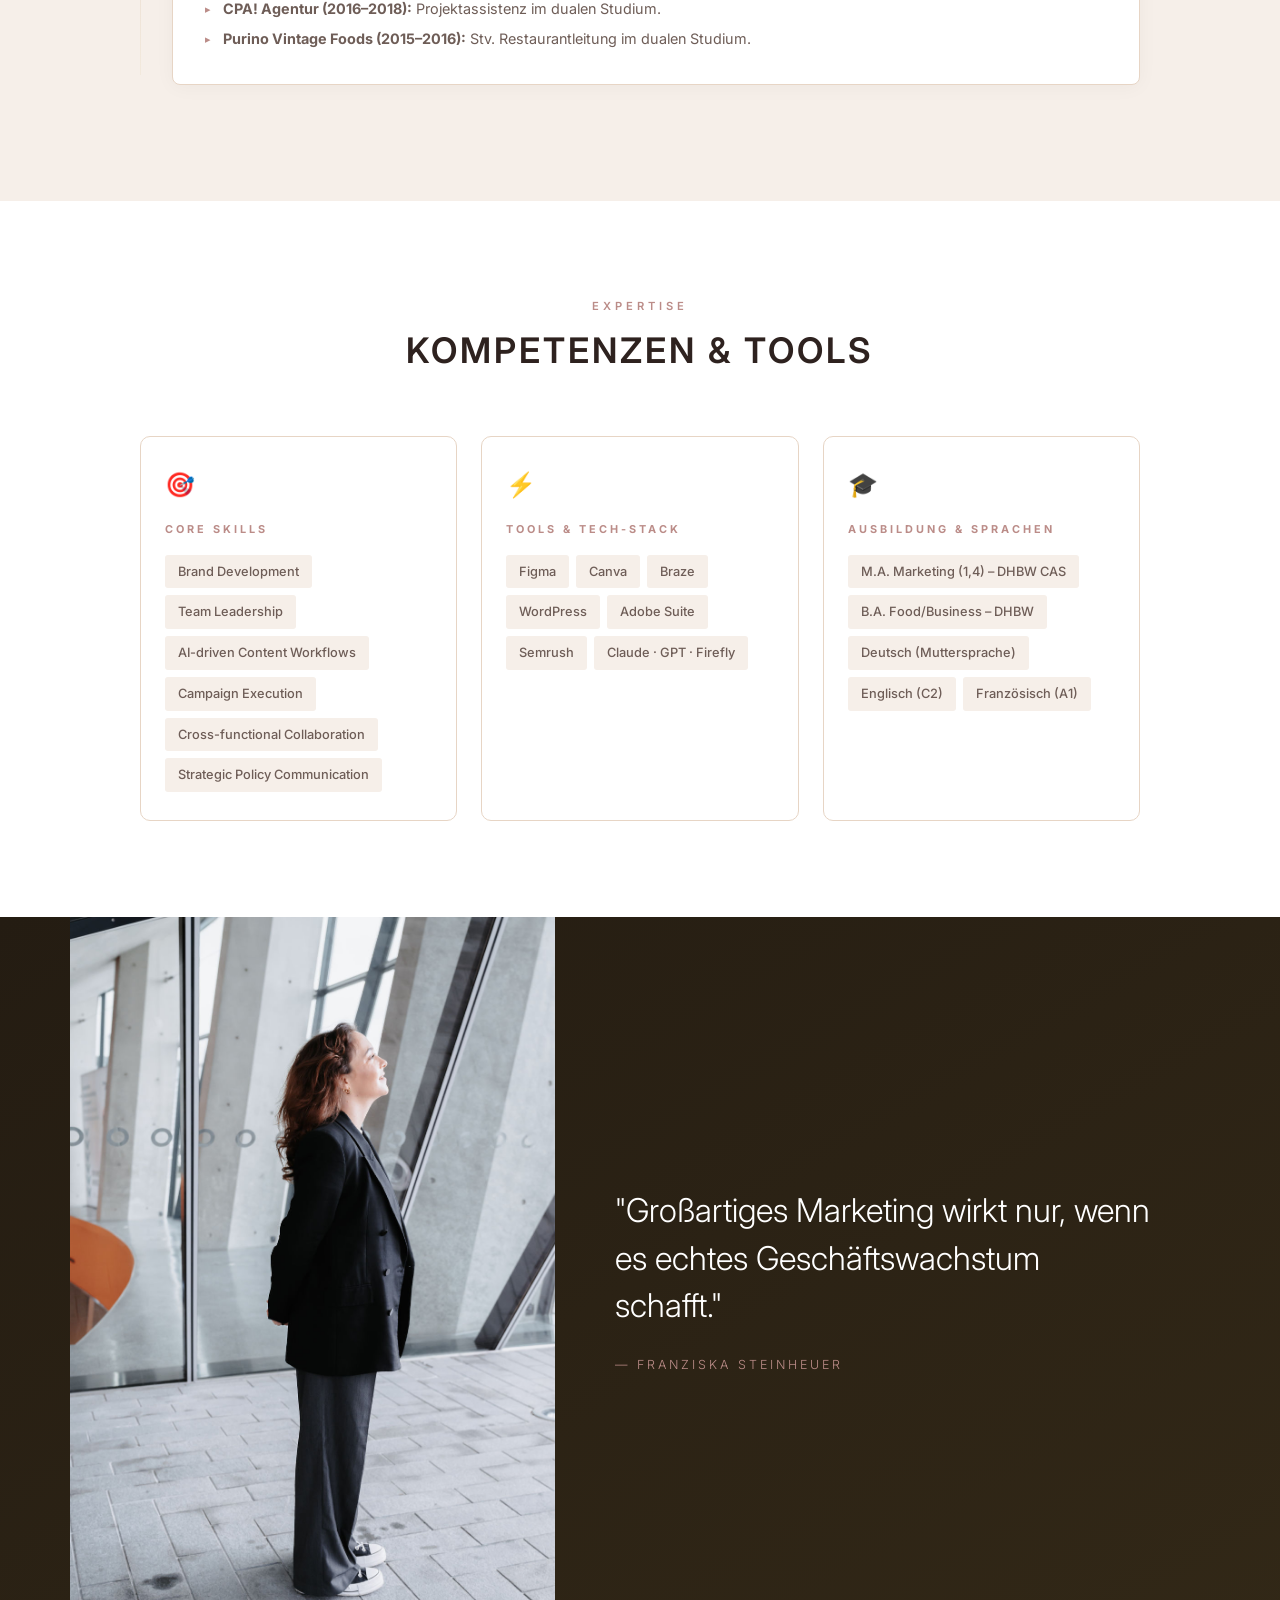
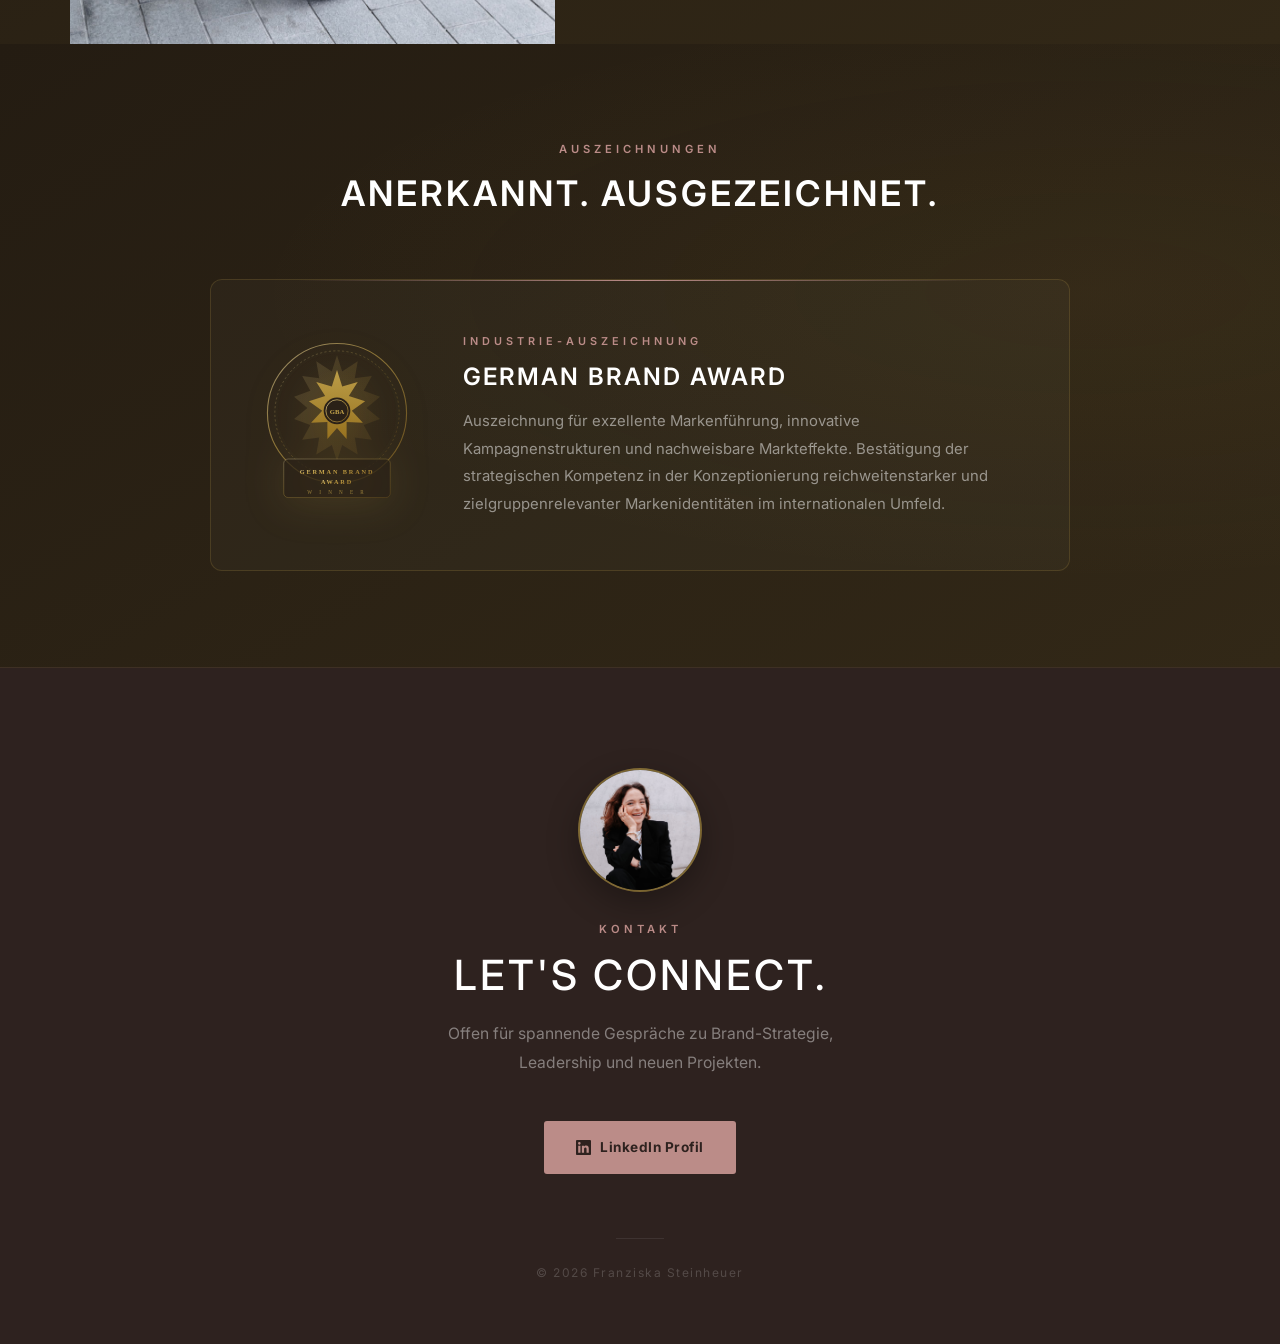
==== commit c543f16b: "Remove email address from contact section" ====
--- a/index.html
+++ b/index.html
@@ -1260,11 +1260,7 @@
                 Leadership und neuen Projekten.
             </p>
             <div class="contact-links">
-                <a href="mailto:steinheuerisch@gmail.com" class="btn-email">
-                    <svg width="15" height="15" viewBox="0 0 24 24" fill="none" stroke="currentColor" stroke-width="2" aria-hidden="true"><path d="M4 4h16c1.1 0 2 .9 2 2v12c0 1.1-.9 2-2 2H4c-1.1 0-2-.9-2-2V6c0-1.1.9-2 2-2z"/><polyline points="22,6 12,12 2,6"/></svg>
-                    steinheuerisch@gmail.com
-                </a>
-                <a href="https://www.linkedin.com/in/franziska-steinheuer/" target="_blank" rel="noopener" class="btn-linkedin">
+<a href="https://www.linkedin.com/in/franziska-steinheuer/" target="_blank" rel="noopener" class="btn-linkedin">
                     <svg width="15" height="15" viewBox="0 0 24 24" fill="currentColor" aria-hidden="true"><path d="M20.447 20.452h-3.554v-5.569c0-1.328-.027-3.037-1.852-3.037-1.853 0-2.136 1.445-2.136 2.939v5.667H9.351V9h3.414v1.561h.046c.477-.9 1.637-1.85 3.37-1.85 3.601 0 4.267 2.37 4.267 5.455v6.286zM5.337 7.433a2.062 2.062 0 01-2.063-2.065 2.064 2.064 0 112.063 2.065zm1.782 13.019H3.555V9h3.564v11.452zM22.225 0H1.771C.792 0 0 .774 0 1.729v20.542C0 23.227.792 24 1.771 24h20.451C23.2 24 24 23.227 24 22.271V1.729C24 .774 23.2 0 22.222 0h.003z"/></svg>
                     LinkedIn Profil
                 </a>
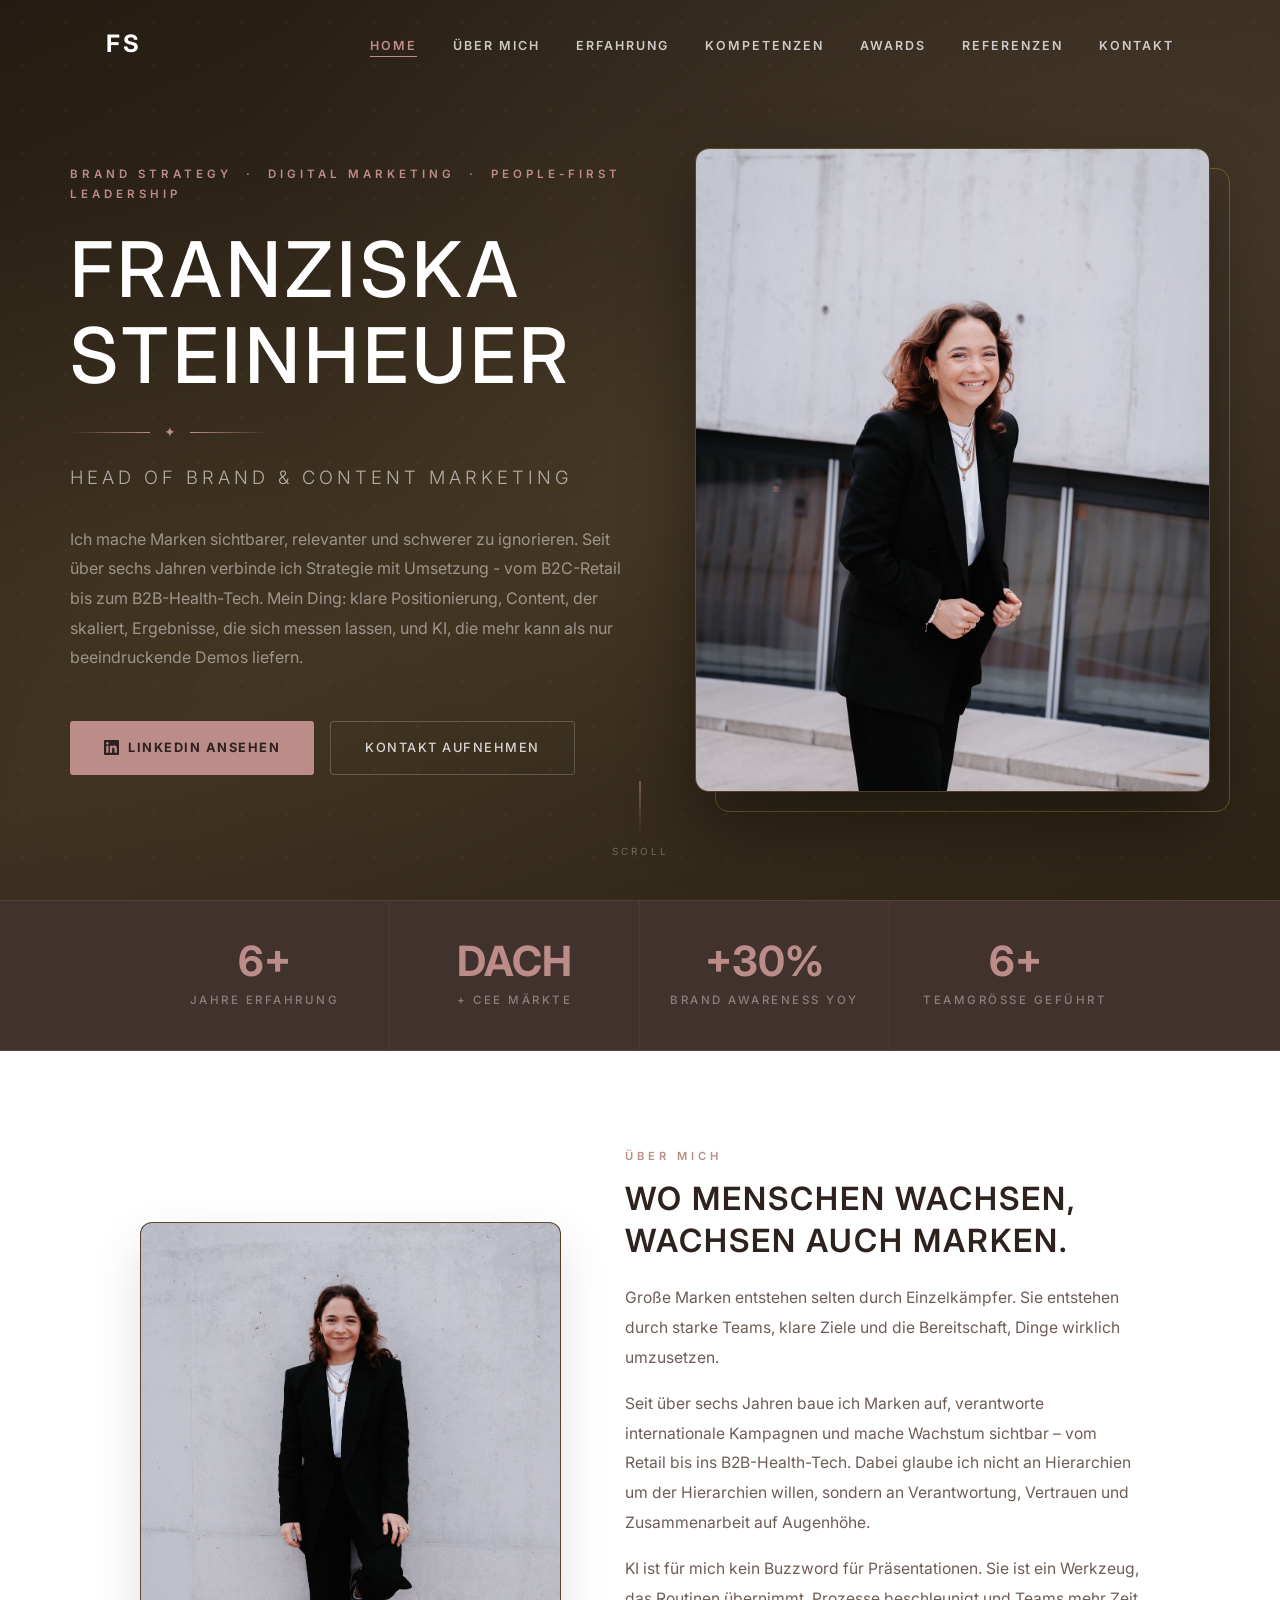
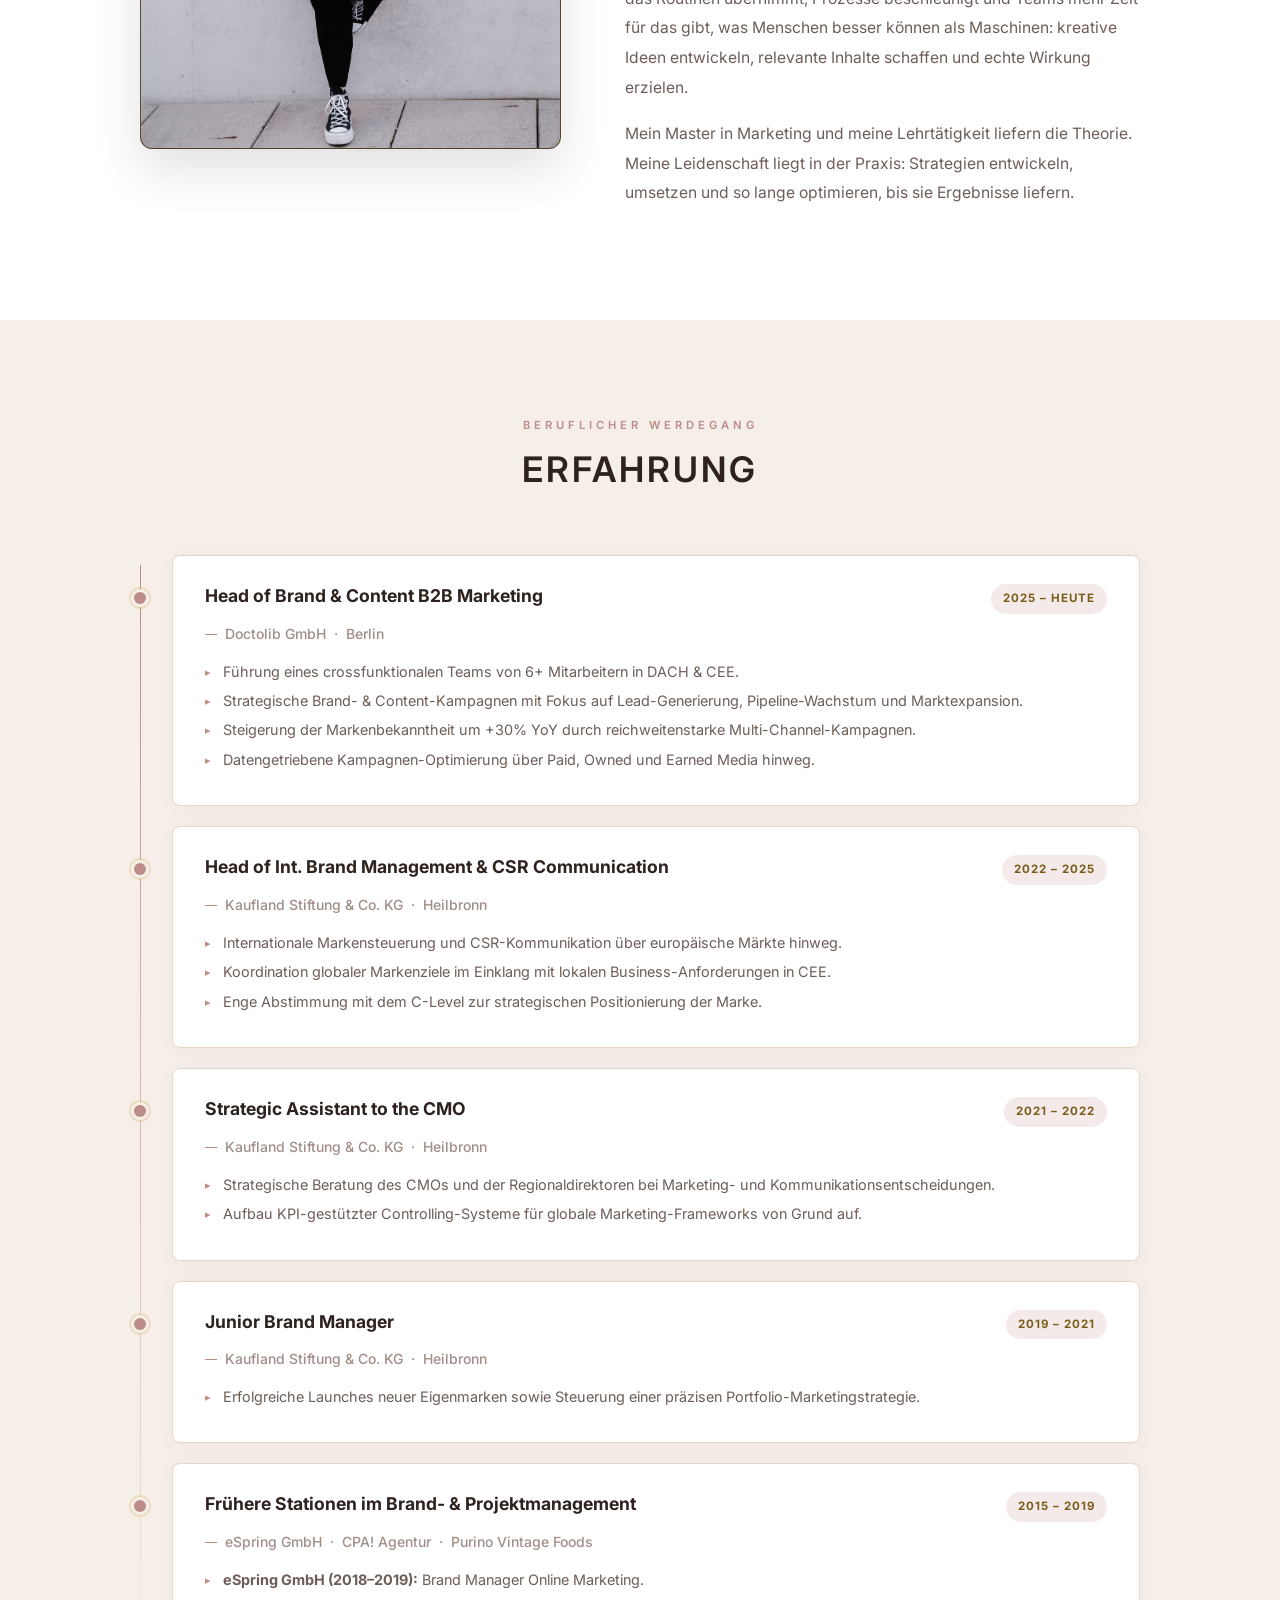
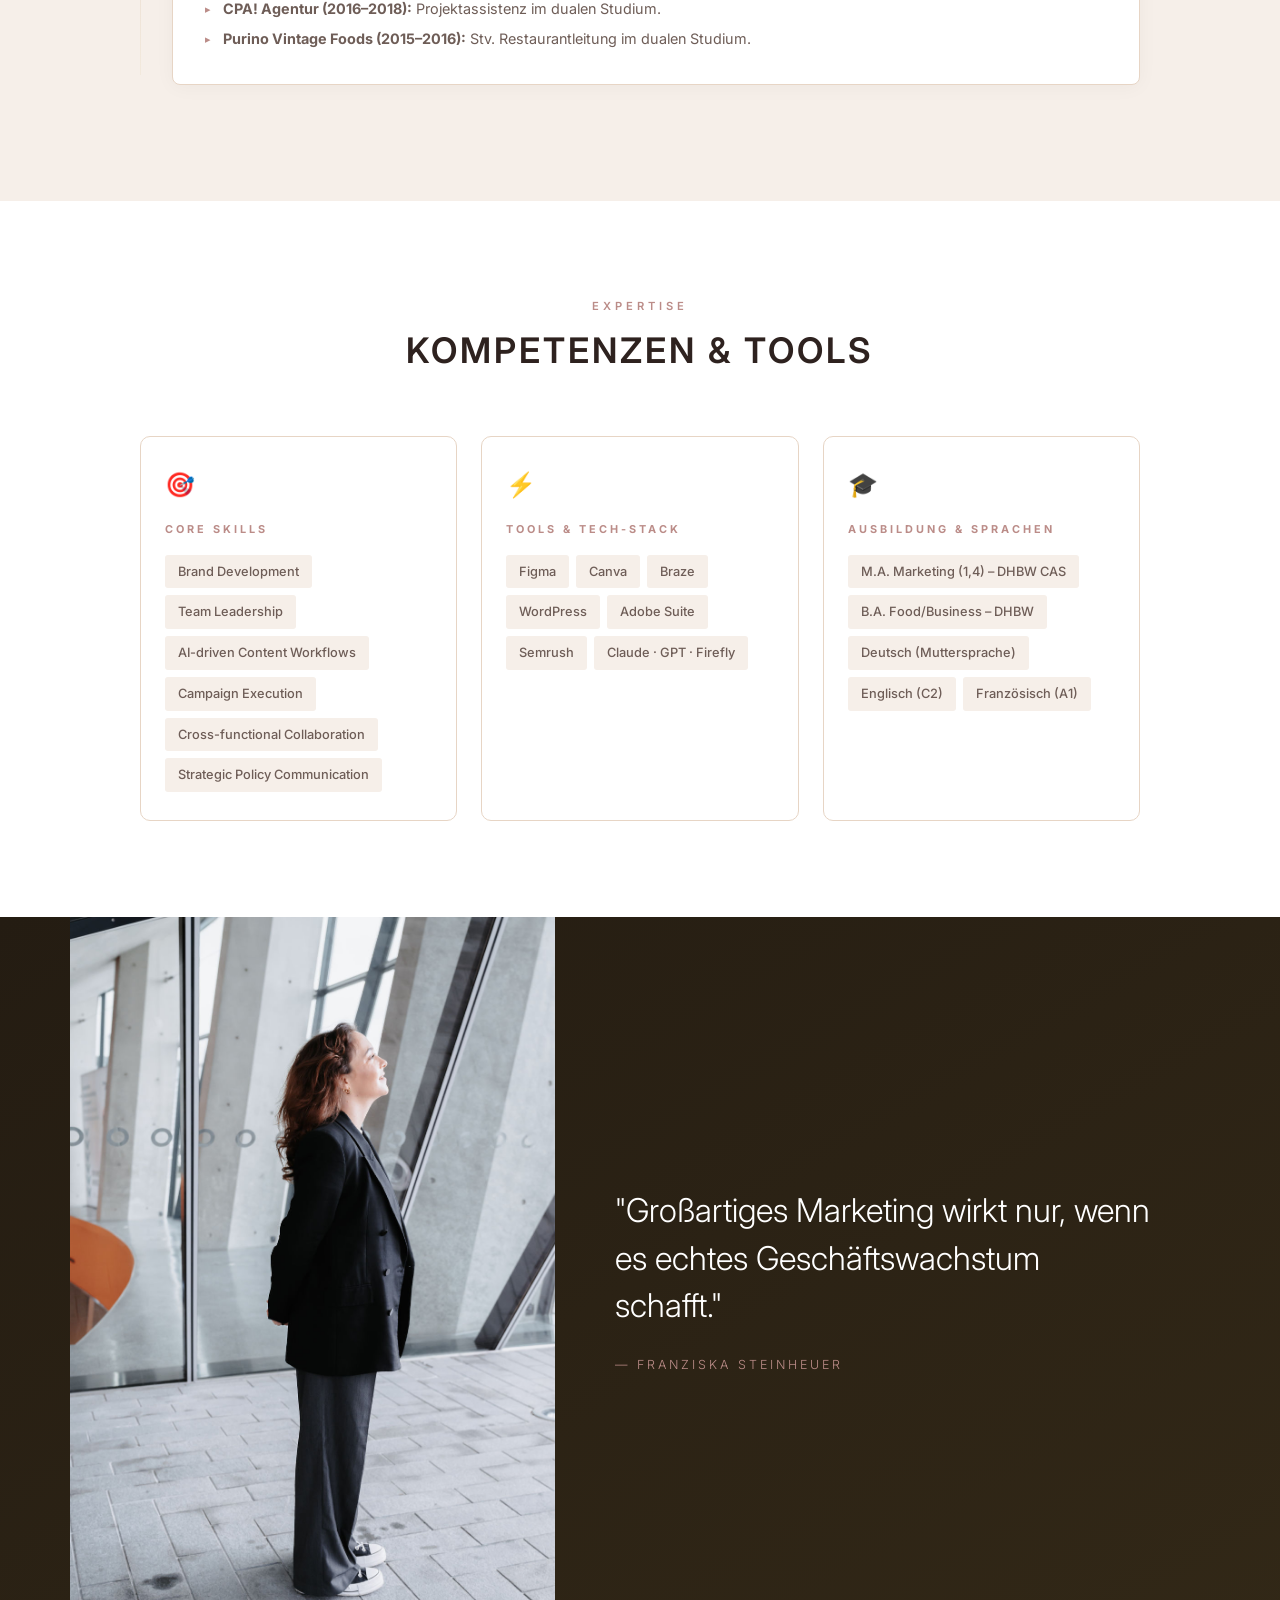
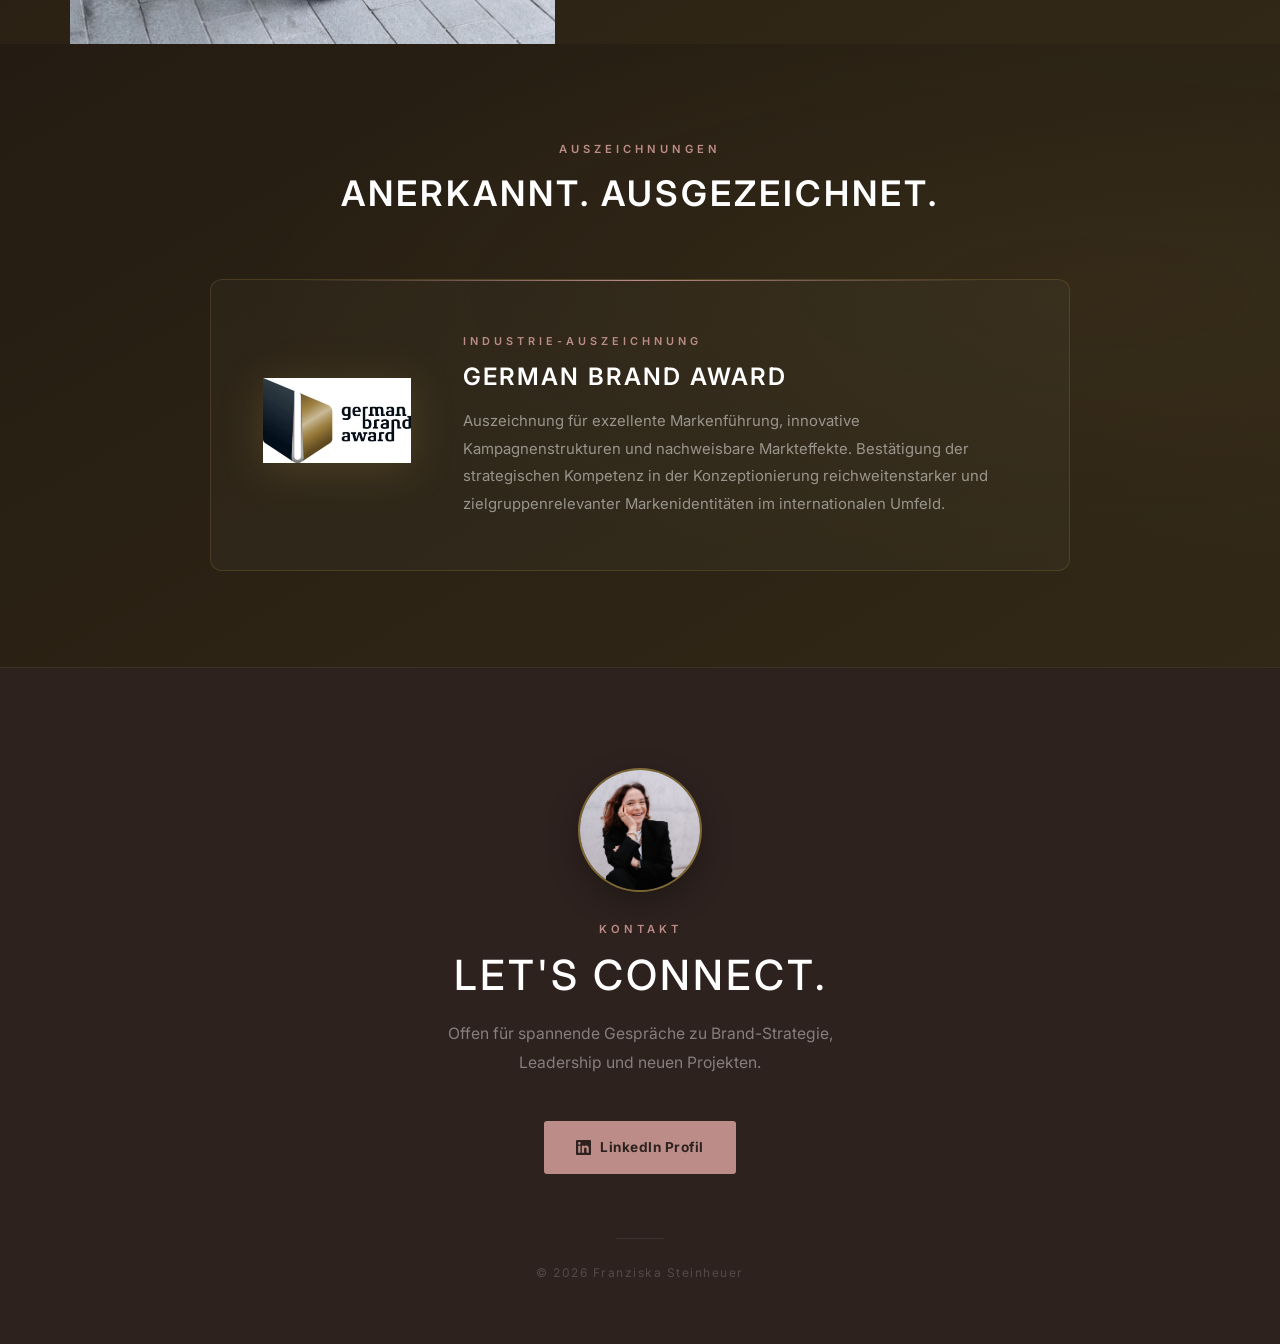
==== commit a4fa3de8: "Logo Change" ====
--- a/index.html
+++ b/index.html
@@ -1231,7 +1231,7 @@
                 <!-- BUG FIX: Lokale SVG-Datei statt externem Hotlink -->
                 <div class="award-card reveal">
                     <div class="award-logo-wrap">
-                        <img src="assets/award-logo.svg" alt="German Brand Award – Winner Logo (Platzhalter)">
+                        <img src="assets/award-logo.png" alt="German Brand Award – Winner Logo (Platzhalter)">
                     </div>
                     <div class="award-info">
                         <div class="award-eyebrow">Industrie-Auszeichnung</div>
